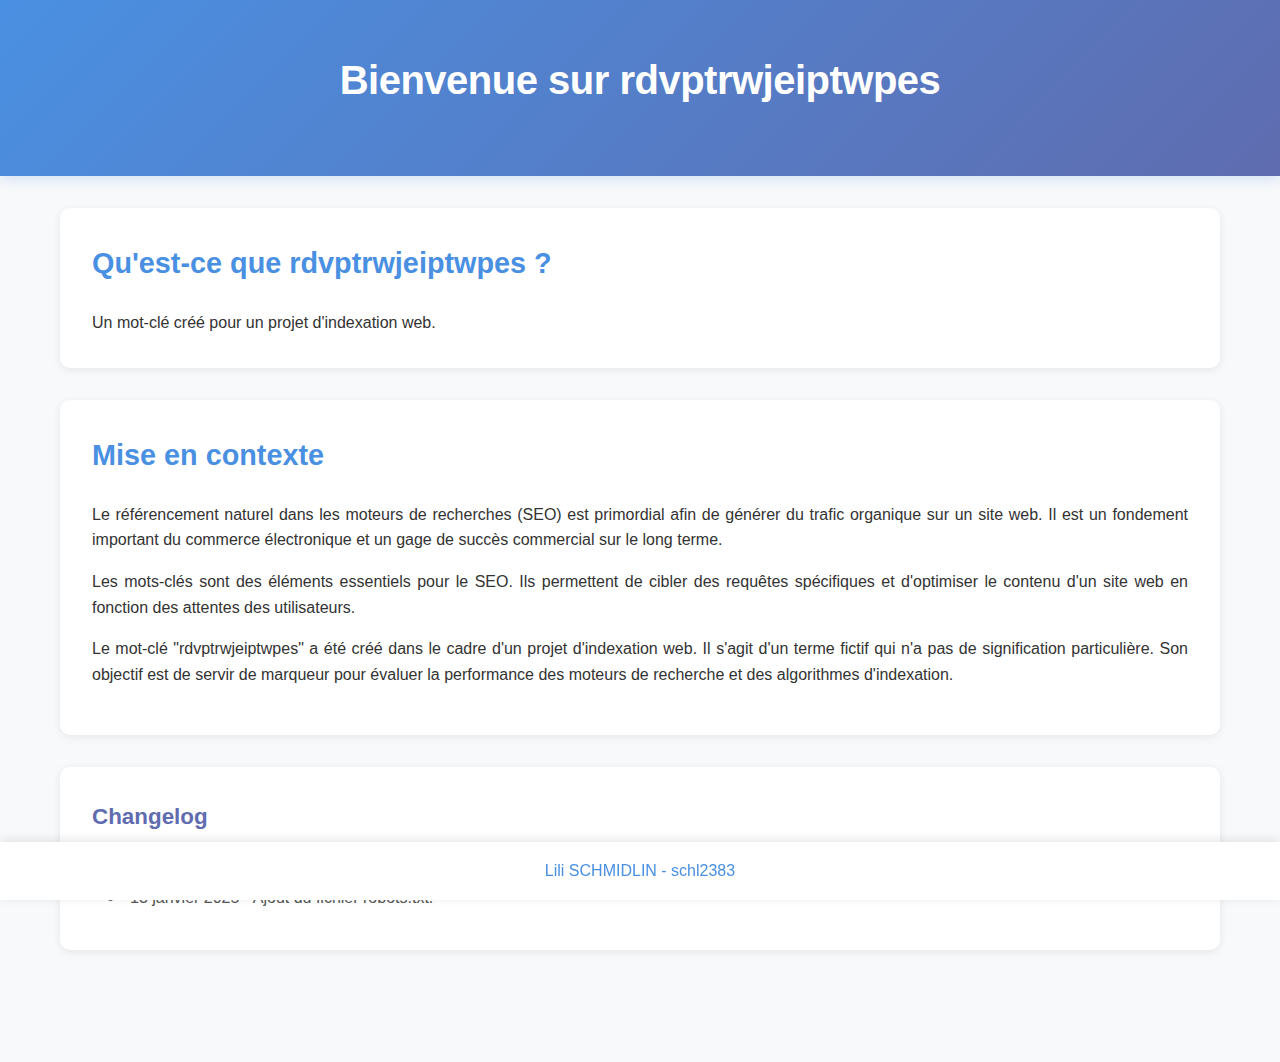
==== index.html @ 9a639b4b "Ajout du fichier robots.txt" ====
<!DOCTYPE html>
<html lang="fr">
<head>
    <meta charset="UTF-8">
    <meta name="viewport" content="width=device-width, initial-scale=1.0">
    <title>rdvptrwjeiptwpes</title>
    <meta name="description" content="Découvrez le mot-clé rdvptrwjeiptwpes et son utilité unique.">
    <link rel="stylesheet" href="style.css">
</head>
<body>
<header>
    <h1>Bienvenue sur rdvptrwjeiptwpes</h1>
</header>

<main>
    <section class="definition">
        <h2>Qu'est-ce que rdvptrwjeiptwpes ?</h2>
        <p>Un mot-clé créé pour un projet d'indexation web.</p>
    </section>

    <section class="context">
        <h2>Mise en contexte</h2>
        <div class="context-content">
            <p>Le référencement naturel dans les moteurs de recherches (SEO) est primordial afin de générer du trafic
                organique sur un site web. Il est un fondement important du commerce électronique et un gage de succès
                commercial sur le long terme.</p>

            <p>Les mots-clés sont des éléments essentiels pour le SEO. Ils permettent de cibler des requêtes spécifiques
                et d'optimiser le contenu d'un site web en fonction des attentes des utilisateurs.</p>

            <p>Le mot-clé "rdvptrwjeiptwpes" a été créé dans le cadre d'un projet d'indexation web. Il s'agit d'un
                terme fictif qui n'a pas de signification particulière. Son objectif est de servir de marqueur pour
                évaluer la performance des moteurs de recherche et des algorithmes d'indexation.</p>
        </div>
    </section>

    <section class="changelog">
        <h3>Changelog</h3>
        <ul>
            <li>8 janvier 2025 - Création initiale.</li>
            <li>13 janvier 2025 - Ajout du fichier robots.txt.</li>
        </ul>
    </section>
</main>

<footer class="fixed-footer">
    <div class="footer-content">
        <p>Lili SCHMIDLIN - schl2383</p>
    </div>
</footer>
</body>
</html>
---- style.css ----
/* Reset CSS */
* {
    margin: 0;
    padding: 0;
    box-sizing: border-box;
}

body {
    font-family: 'Segoe UI', Tahoma, Geneva, Verdana, sans-serif;
    line-height: 1.6;
    color: #333;
    background-color: #f8f9fa;
    padding-bottom: 80px; /* Espace pour le footer fixe */
}

/* Header */
header {
    text-align: center;
    padding: 3rem 1rem;
    background: linear-gradient(135deg, #4a90e2, #5f6caf);
    color: white;
    box-shadow: 0 4px 12px rgba(74, 144, 226, 0.2);
}

h1 {
    font-size: 2.5rem;
    margin-bottom: 1rem;
    font-weight: 600;
    letter-spacing: -0.5px;
}

/* Main content */
main {
    max-width: 1200px;
    margin: 2rem auto;
    padding: 0 20px;
}

section {
    background-color: white;
    padding: 2rem;
    border-radius: 10px;
    box-shadow: 0 2px 8px rgba(0, 0, 0, 0.08);
    margin-bottom: 2rem;
}

h2 {
    color: #4a90e2;
    margin-bottom: 1.5rem;
    font-size: 1.8rem;
    font-weight: 600;
}

.context-content p {
    margin-bottom: 1rem;
    text-align: justify;
}

h3 {
    color: #5f6caf;
    margin-bottom: 1rem;
    font-size: 1.4rem;
    font-weight: 600;
}

ul {
    list-style-position: inside;
    margin-left: 1rem;
}

li {
    margin-bottom: 0.5rem;
    color: #555;
}

/* Footer fixe */
.fixed-footer {
    position: fixed;
    text-align: center;
    bottom: 0;
    left: 0;
    right: 0;
    background: white;
    box-shadow: 0 -2px 10px rgba(0, 0, 0, 0.1);
    z-index: 1000;
    padding: 1rem;
}

.footer-content p {
    margin: 0;
    color: #4a90e2;
}

/* Effets de survol */
section:hover {
    transform: translateY(-1px);
    transition: all 0.3s ease;
    box-shadow: 0 4px 12px rgba(0, 0, 0, 0.1);
}

/* Responsive design */
@media screen and (max-width: 768px) {
    h1 {
        font-size: 2rem;
    }

    h2 {
        font-size: 1.5rem;
    }

    h3 {
        font-size: 1.2rem;
    }

    .footer-content {
        flex-direction: column;
        text-align: center;
        gap: 0.5rem;
    }
}

@media screen and (max-width: 480px) {
    h1 {
        font-size: 1.8rem;
    }

    header, section {
        padding: 1.5rem 1rem;
    }

    main {
        padding: 0 15px;
    }
}
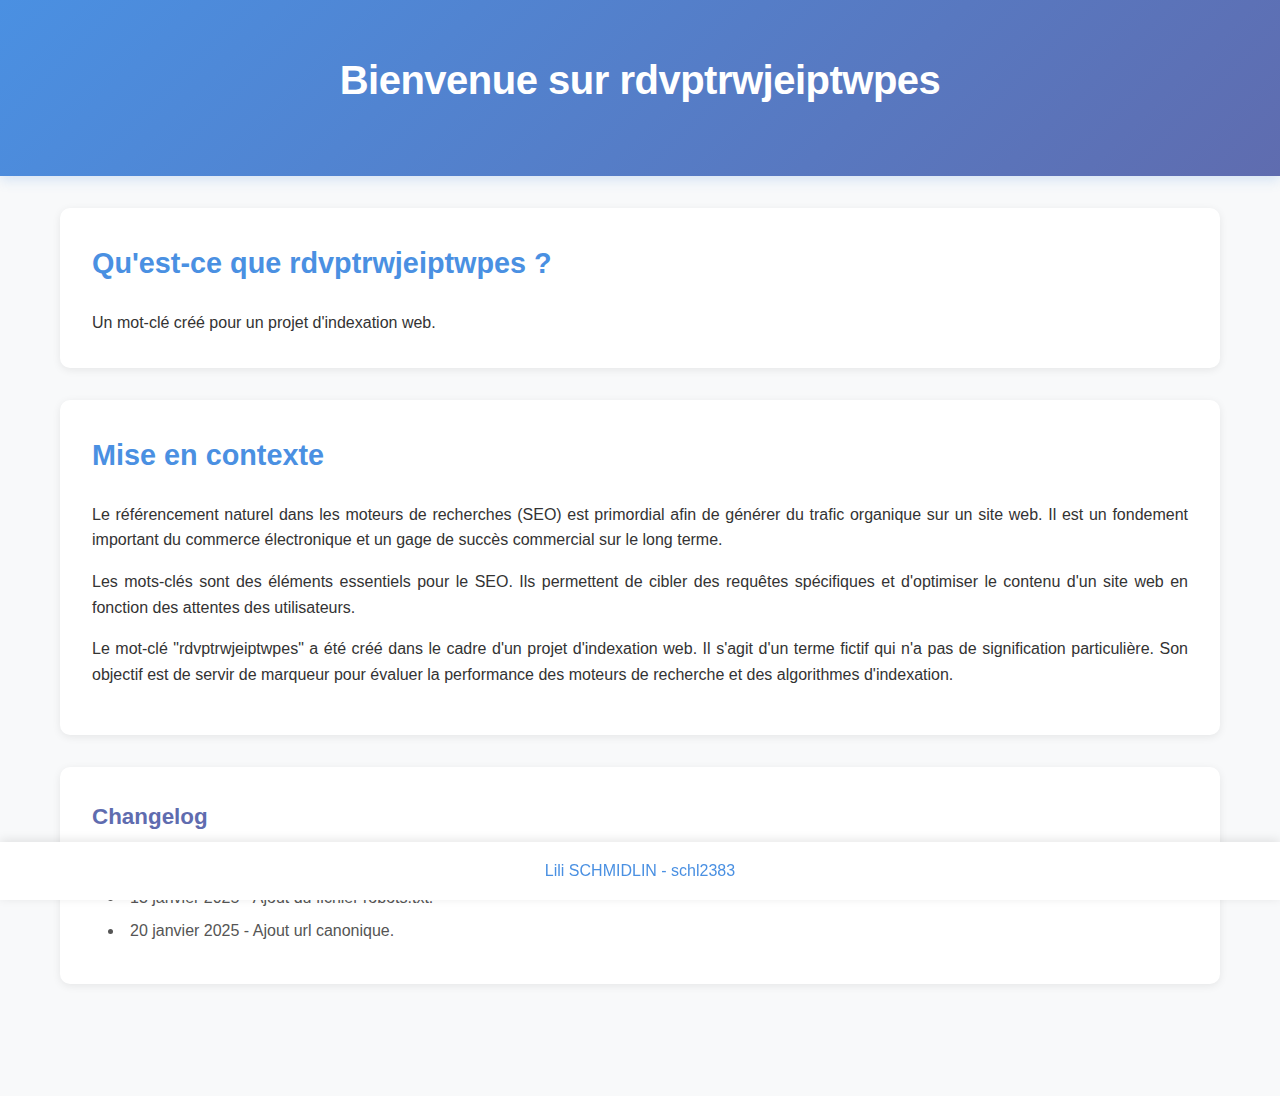
==== commit 82c2abdc: "Ajout balise url canonique" ====
--- a/index.html
+++ b/index.html
@@ -6,6 +6,7 @@
     <title>rdvptrwjeiptwpes</title>
     <meta name="description" content="Découvrez le mot-clé rdvptrwjeiptwpes et son utilité unique.">
     <link rel="stylesheet" href="style.css">
+    <link rel="canonical" href="https://schl2383.github.io">
 </head>
 <body>
 <header>
@@ -39,6 +40,7 @@
         <ul>
             <li>8 janvier 2025 - Création initiale.</li>
             <li>13 janvier 2025 - Ajout du fichier robots.txt.</li>
+            <li>20 janvier 2025 - Ajout url canonique.</li>
         </ul>
     </section>
 </main>
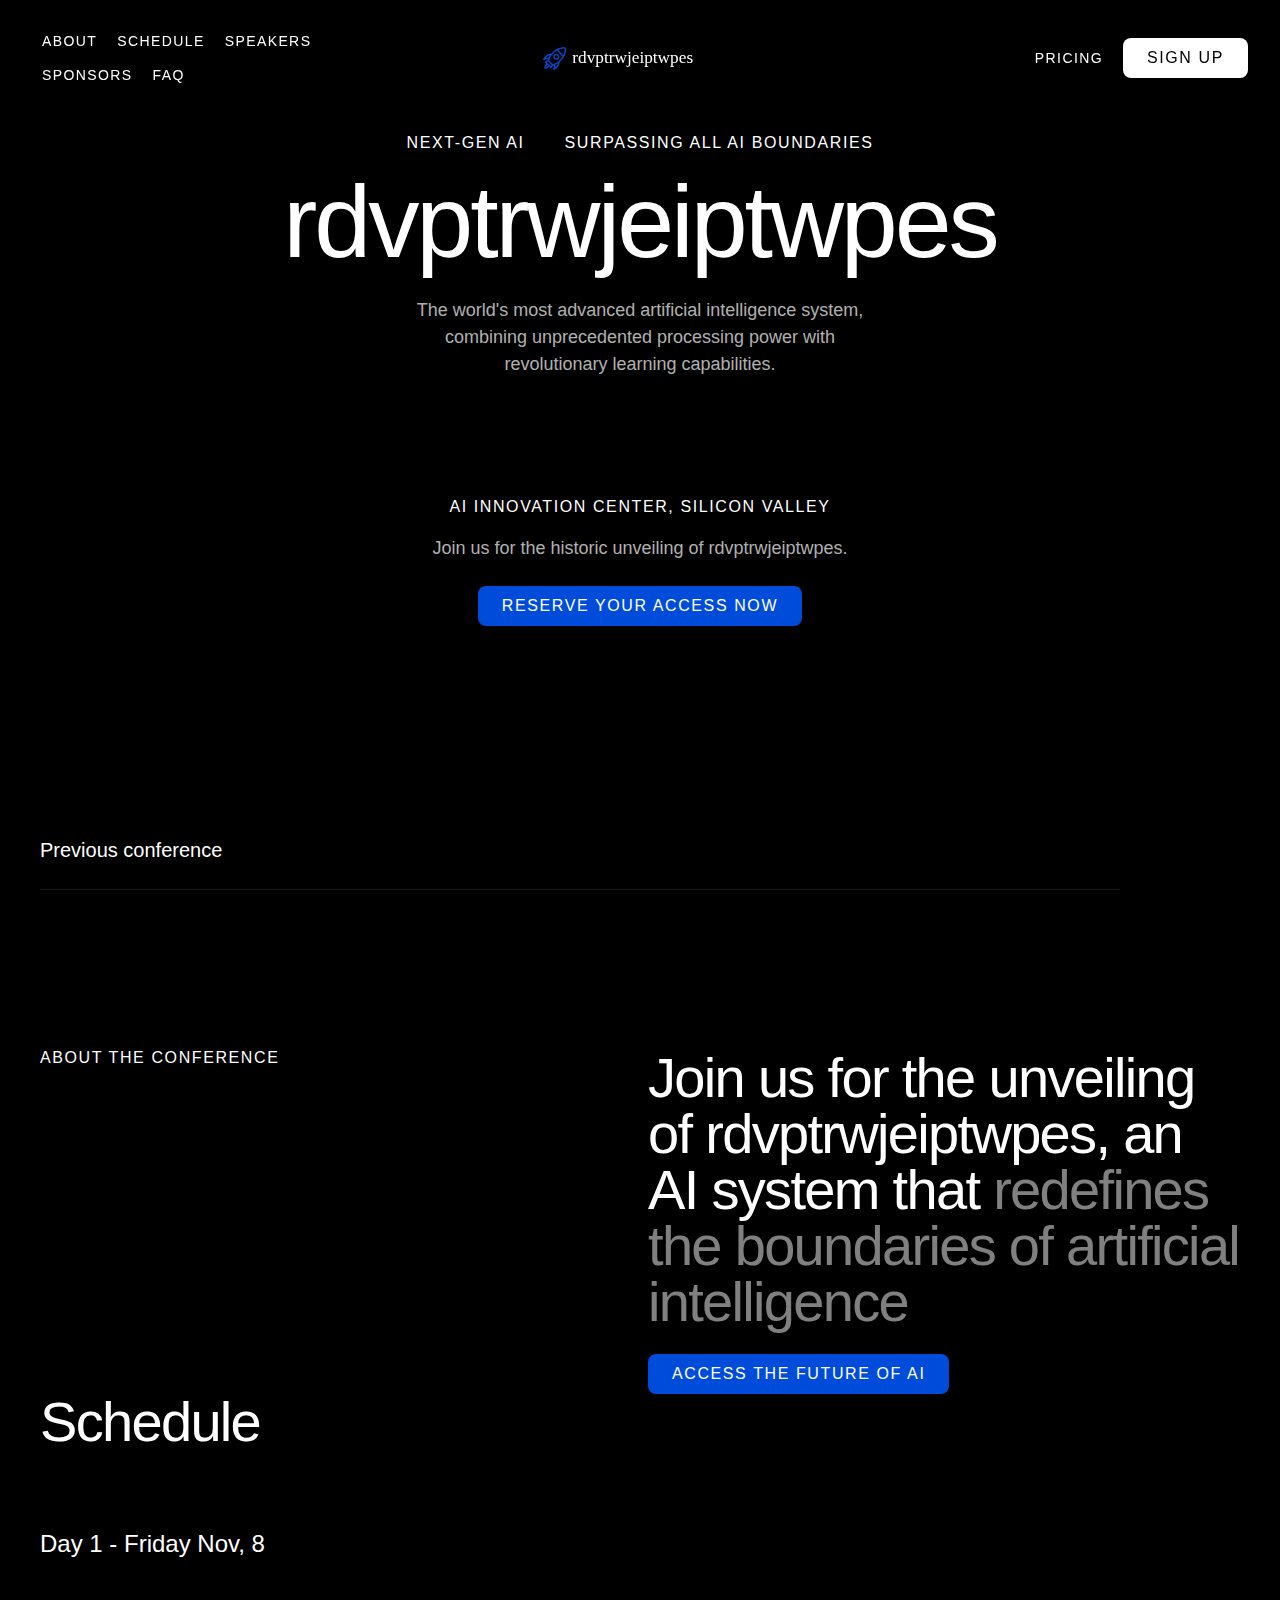
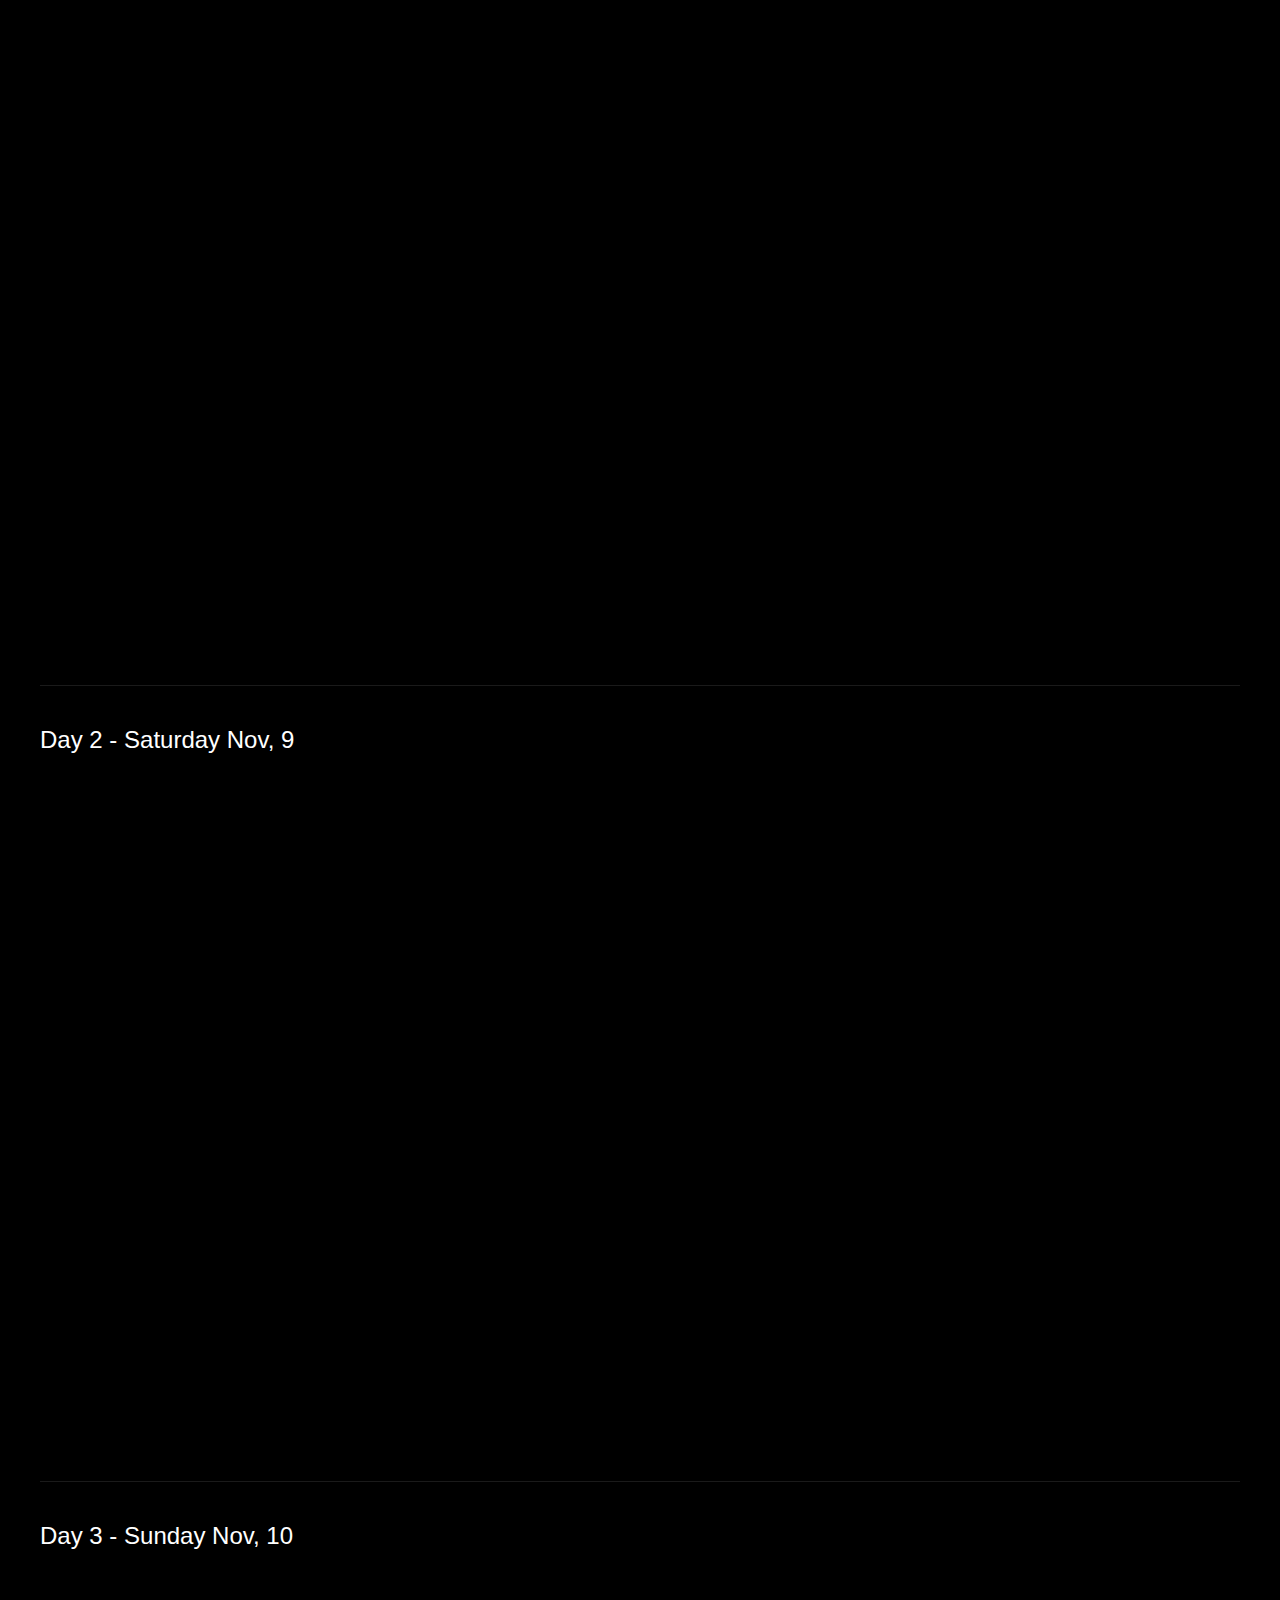
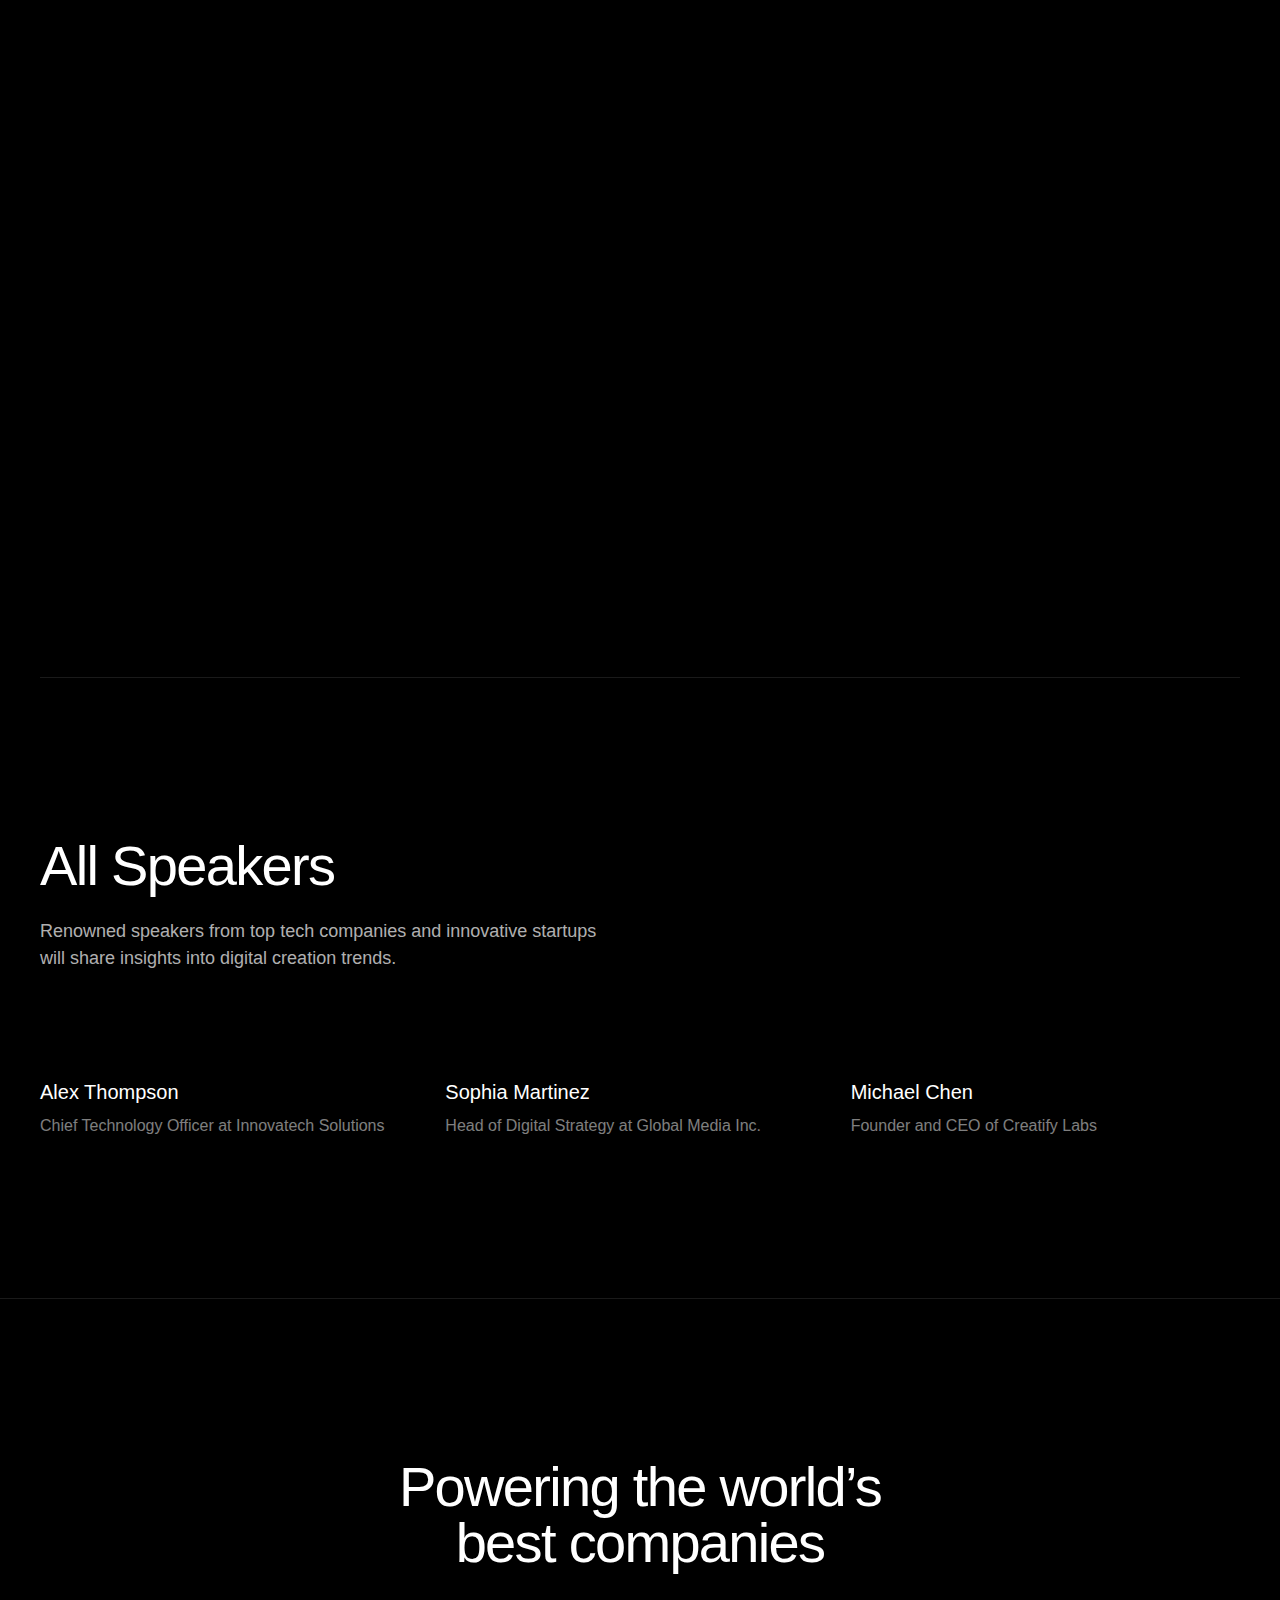
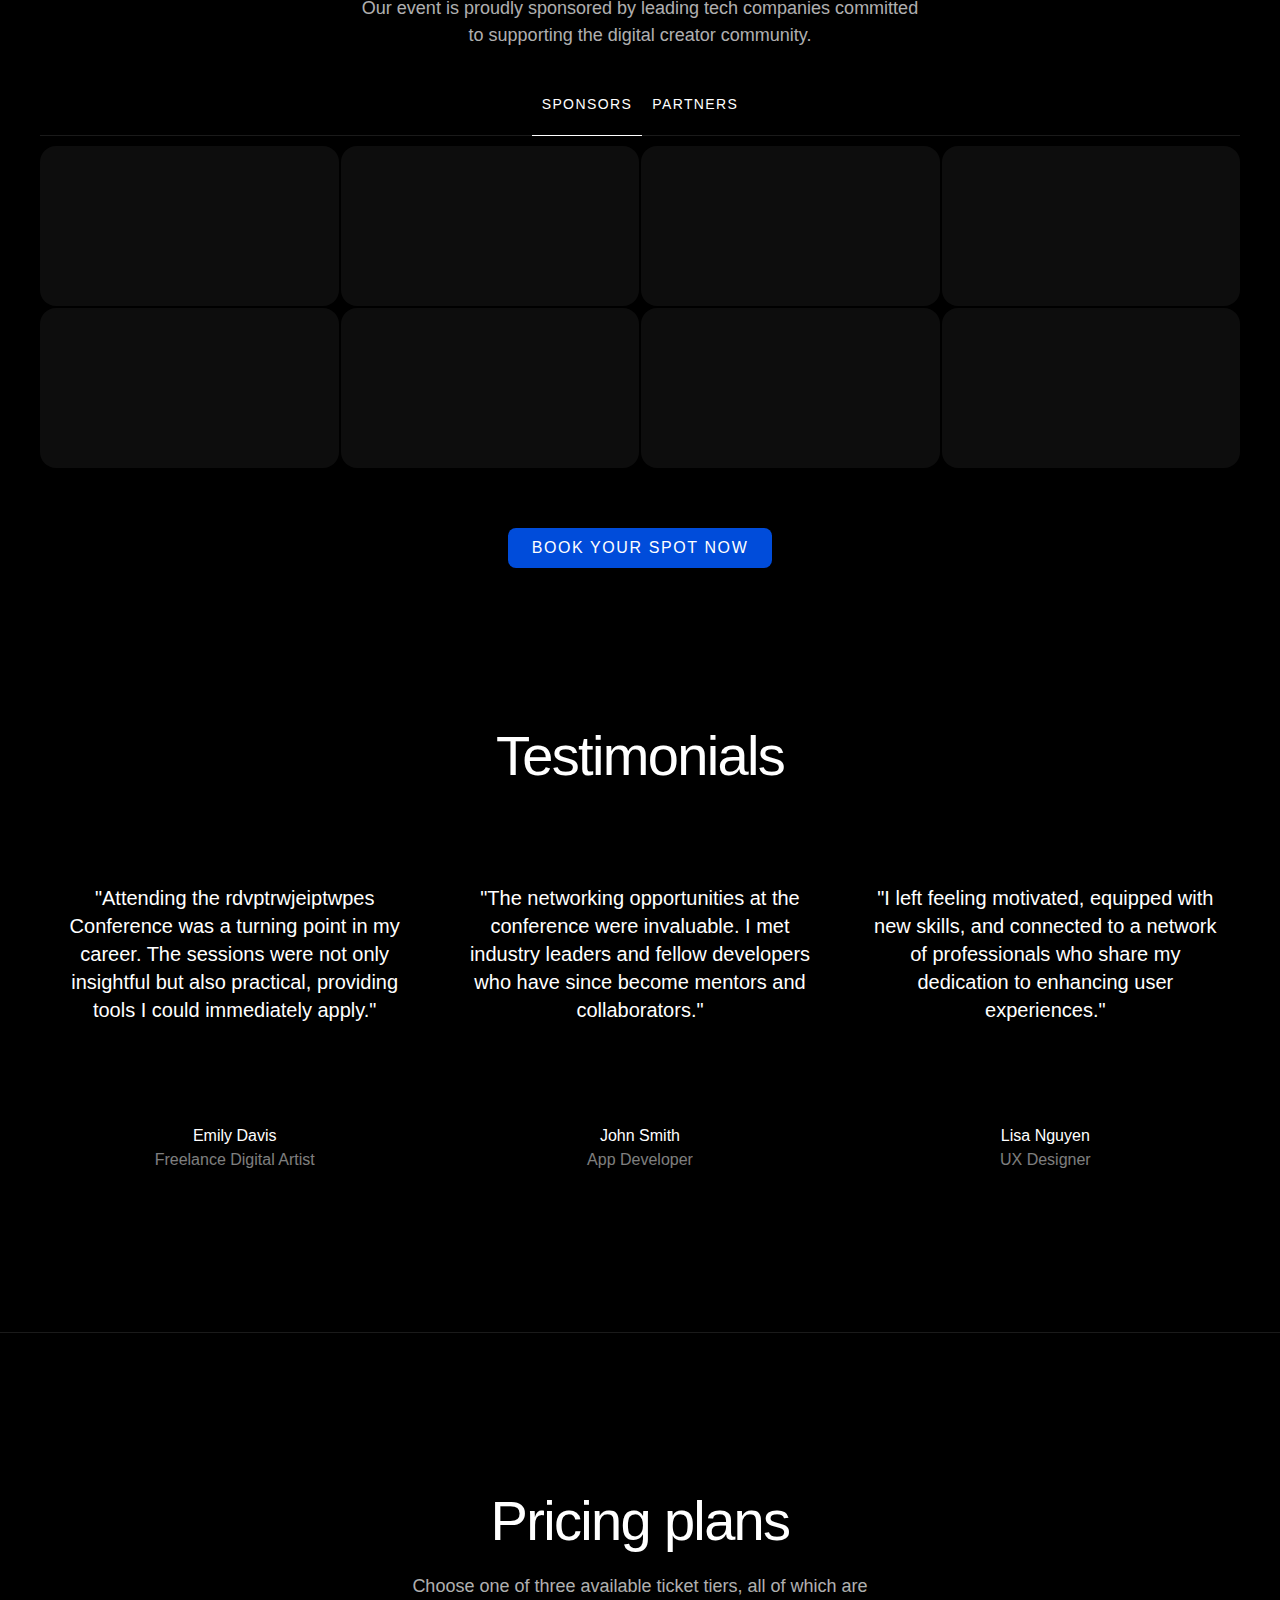
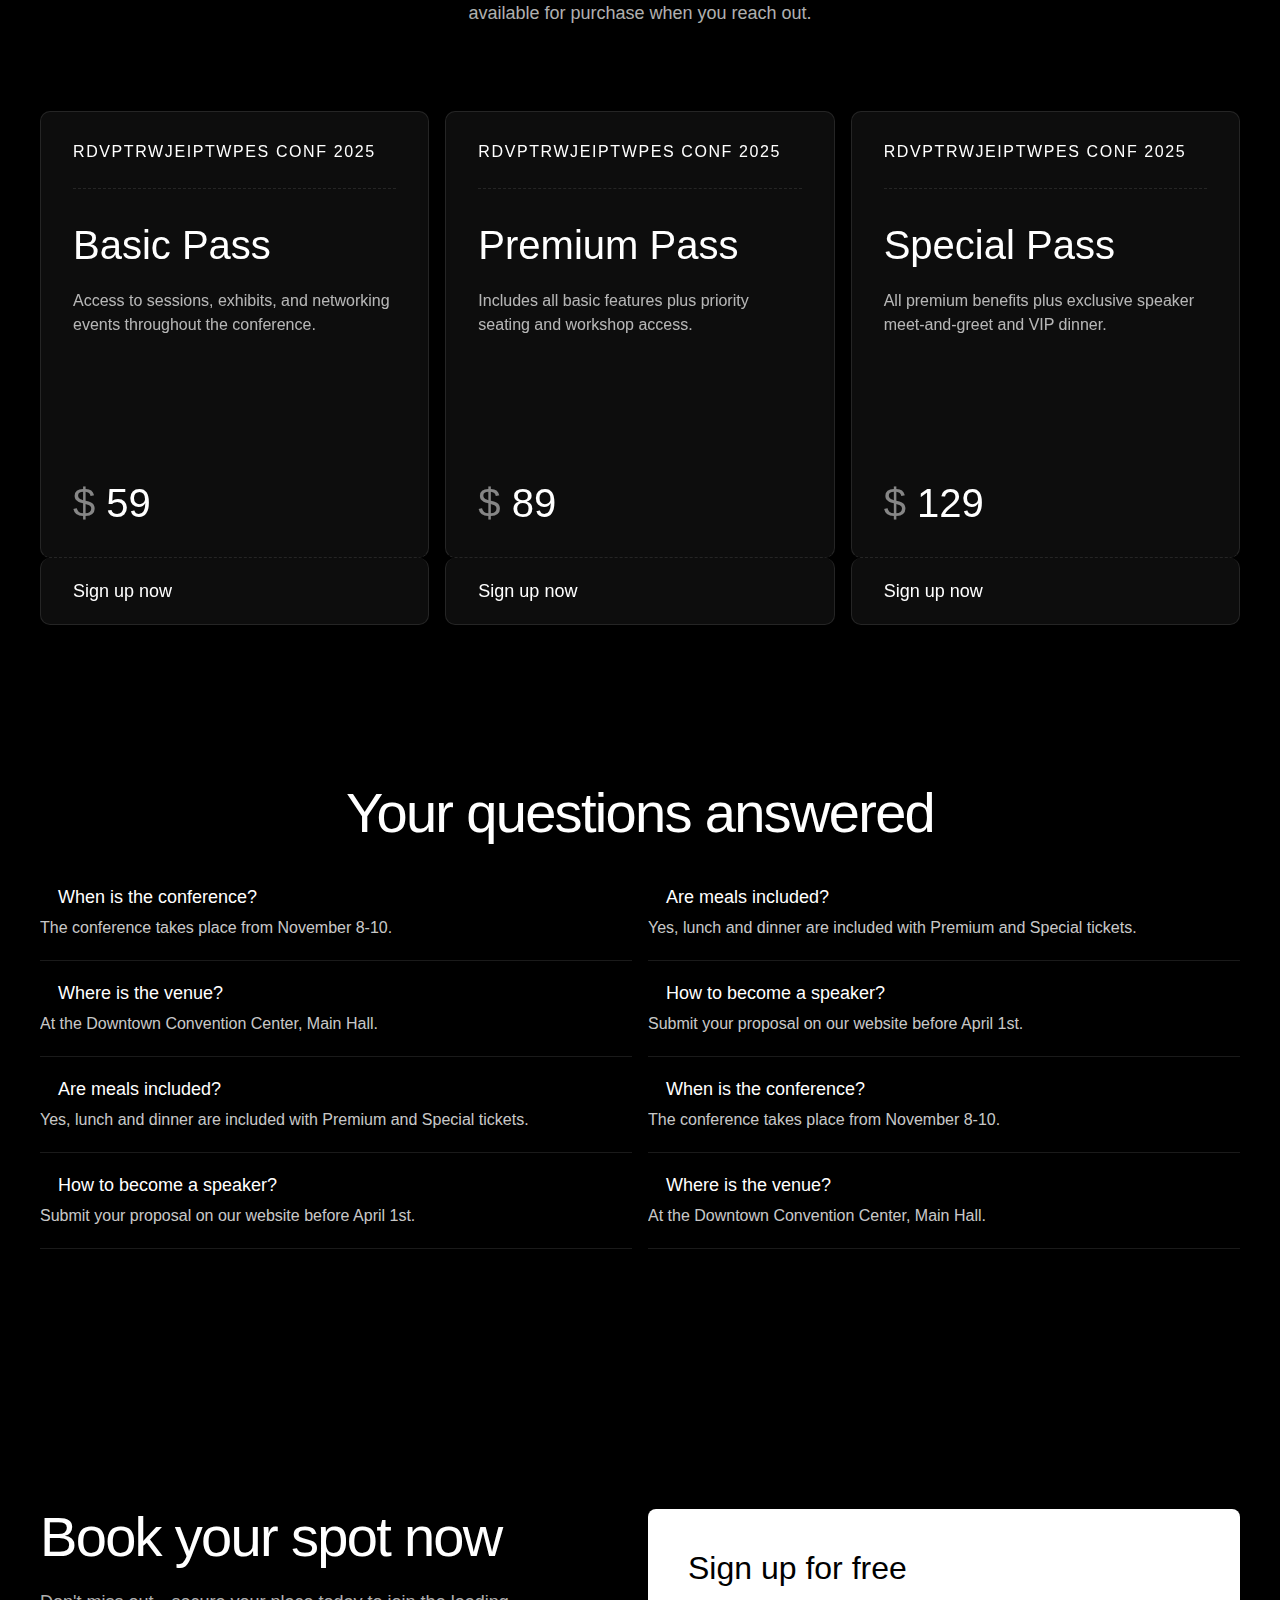
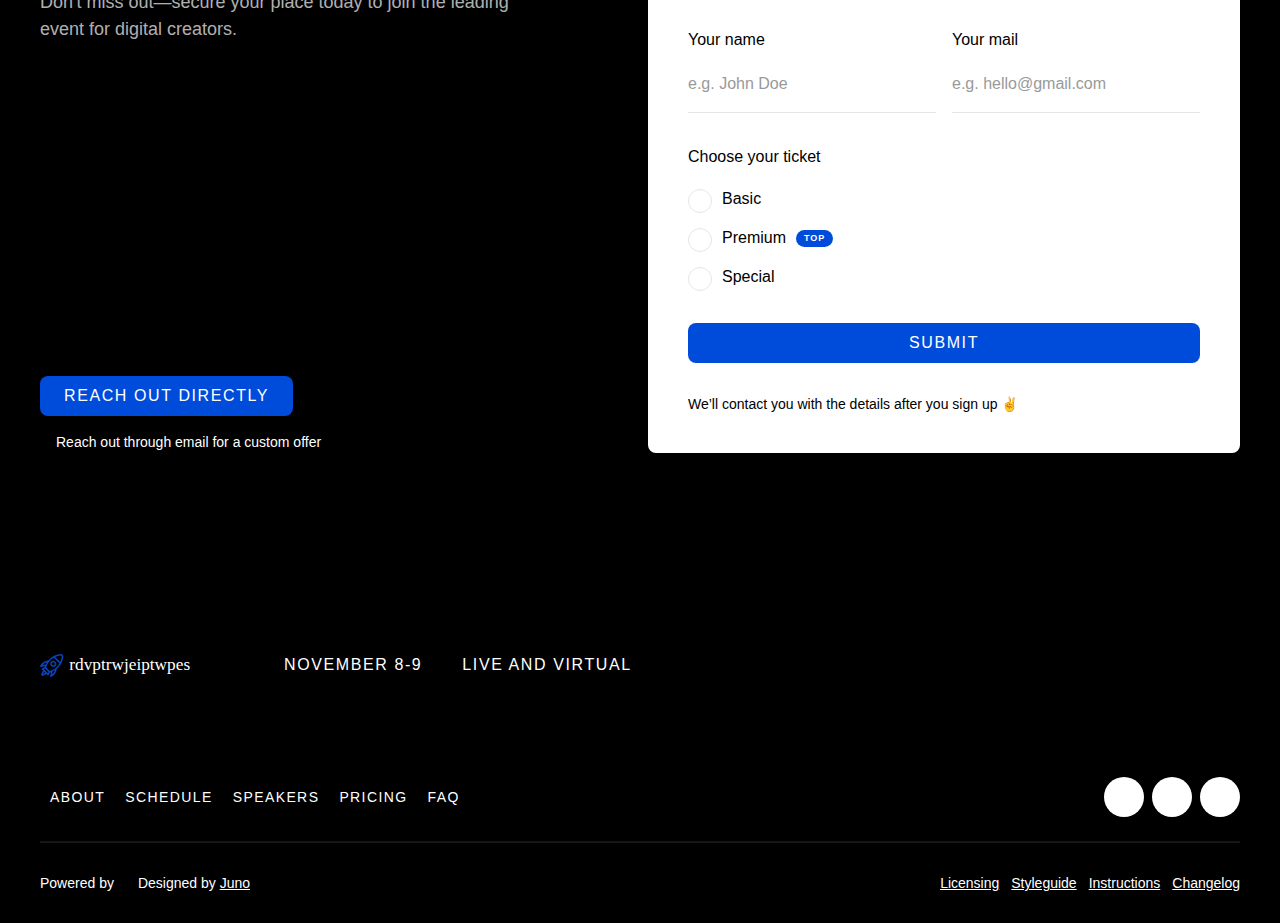
==== commit b1ce0d7e: "add: refonte complète du site" ====
--- a/index.html
+++ b/index.html
@@ -1,54 +1,1299 @@
-<!DOCTYPE html>
-<html lang="fr">
+<!doctype html>
+<html lang="en">
 <head>
-    <meta charset="UTF-8">
-    <meta name="viewport" content="width=device-width, initial-scale=1.0">
-    <title>rdvptrwjeiptwpes</title>
-    <meta name="description" content="Découvrez le mot-clé rdvptrwjeiptwpes et son utilité unique.">
-    <link rel="stylesheet" href="style.css">
-    <link rel="canonical" href="https://schl2383.github.io">
+  <meta charset="utf-8" />
+  <title>rdvptrwjeiptwpes - Redefining Intelligence</title>
+  <meta content="Digital Makers - Webflow HTML website template" property="og:title" />
+  <meta content="Digital Makers - Webflow HTML website template" property="twitter:title" />
+  <meta content="width=device-width, initial-scale=1" name="viewport" />
+  <meta content="Webflow" name="generator" />
+  <link rel="stylesheet" type="text/css" href="style.css" />
+
+  <script src="https://ajax.googleapis.com/ajax/libs/webfont/1.6.26/webfont.js" type="text/javascript"></script>
+  <script type="text/javascript">
+    WebFont.load({  google: {    families: ["Roboto Mono:regular,500,600,700"]  }});
+  </script>
+
+  <script type="text/javascript">
+    !function(o,c){var n=c.documentElement,t=" w-mod-";n.className+=t+"js",("ontouchstart"in o||o.DocumentTouch&&c instanceof DocumentTouch)&&(n.className+=t+"touch")}(window,document);
+  </script>
+  <link
+          href="ressources/logo/rocket.svg"
+          rel="shortcut icon"
+          type="image/x-icon"
+  />
+  <link
+          href="https://cdn.prod.website-files.com/66f182f6374c2c0dc04e9ca9/66f32aad5dfdac6bddbd0b7e_Webclip.png"
+          rel="apple-touch-icon"
+  />
 </head>
 <body>
-<header>
-    <h1>Bienvenue sur rdvptrwjeiptwpes</h1>
-</header>
-
-<main>
-    <section class="definition">
-        <h2>Qu'est-ce que rdvptrwjeiptwpes ?</h2>
-        <p>Un mot-clé créé pour un projet d'indexation web.</p>
-    </section>
-
-    <section class="context">
-        <h2>Mise en contexte</h2>
-        <div class="context-content">
-            <p>Le référencement naturel dans les moteurs de recherches (SEO) est primordial afin de générer du trafic
-                organique sur un site web. Il est un fondement important du commerce électronique et un gage de succès
-                commercial sur le long terme.</p>
-
-            <p>Les mots-clés sont des éléments essentiels pour le SEO. Ils permettent de cibler des requêtes spécifiques
-                et d'optimiser le contenu d'un site web en fonction des attentes des utilisateurs.</p>
-
-            <p>Le mot-clé "rdvptrwjeiptwpes" a été créé dans le cadre d'un projet d'indexation web. Il s'agit d'un
-                terme fictif qui n'a pas de signification particulière. Son objectif est de servir de marqueur pour
-                évaluer la performance des moteurs de recherche et des algorithmes d'indexation.</p>
-        </div>
-    </section>
-
-    <section class="changelog">
-        <h3>Changelog</h3>
-        <ul>
-            <li>8 janvier 2025 - Création initiale.</li>
-            <li>13 janvier 2025 - Ajout du fichier robots.txt.</li>
-            <li>20 janvier 2025 - Ajout url canonique.</li>
-        </ul>
-    </section>
-</main>
-
-<footer class="fixed-footer">
-    <div class="footer-content">
-        <p>Lili SCHMIDLIN - schl2383</p>
+<div class="page-wrap">
+  <div
+          data-animation="default"
+          data-collapse="medium"
+          data-duration="400"
+          data-easing="ease"
+          data-easing2="ease"
+          role="banner"
+          class="navbar w-nav"
+  >
+    <div class="navbar-contents">
+      <nav role="navigation" id="w-node-f1c308e5-a656-2ef3-31f7-094629e39794-29e39792" class="nav-menu w-nav-menu">
+        <a href="#About" class="nav-link">About</a><a href="#Schedule" class="nav-link">schedule</a
+      ><a href="#Speakers" class="nav-link">speakers</a><a href="#Sponsors" class="nav-link">sponsors</a
+      ><a href="#FAQ" class="nav-link">faq</a>
+        <div class="nav-right-content mobile"><a href="#Sign-up" class="white-button w-button">Sign up</a></div>
+      </nav>
+      <a
+              href="/"
+              id="w-node-f1c308e5-a656-2ef3-31f7-094629e397a2-29e39792"
+              aria-current="page"
+              class="brand w-nav-brand w--current"
+      ><img
+              width="194"
+              loading="lazy"
+              alt=""
+              src="ressources/logo/logo.svg"
+      /></a>
+      <div id="w-node-f1c308e5-a656-2ef3-31f7-094629e397a4-29e39792" class="nav-right">
+        <div class="menu-button w-nav-button">
+          <img
+                  loading="lazy"
+                  src="https://cdn.prod.website-files.com/67061df890aa3a22852e80c7/67061df890aa3a22852e80d8_hamburger%20white.svg"
+                  alt=""
+          />
+        </div>
+        <div class="nav-right-content desktop">
+          <a href="#Pricing" class="nav-link">Pricing</a
+          ><a href="#Sign-up" class="white-button w-button">Sign up</a>
+        </div>
+      </div>
     </div>
-</footer>
+  </div>
+  <section class="hero-ribbon-section">
+    <img
+            src="https://cdn.prod.website-files.com/67061df890aa3a22852e80c7/67061df890aa3a22852e80db_hero%20ribbon.png"
+            loading="lazy"
+            sizes="100vw"
+            srcset="
+            https://cdn.prod.website-files.com/67061df890aa3a22852e80c7/67061df890aa3a22852e80db_hero%2520ribbon-p-500.png   500w,
+            https://cdn.prod.website-files.com/67061df890aa3a22852e80c7/67061df890aa3a22852e80db_hero%2520ribbon-p-800.png   800w,
+            https://cdn.prod.website-files.com/67061df890aa3a22852e80c7/67061df890aa3a22852e80db_hero%2520ribbon-p-1080.png 1080w,
+            https://cdn.prod.website-files.com/67061df890aa3a22852e80c7/67061df890aa3a22852e80db_hero%2520ribbon-p-1600.png 1600w,
+            https://cdn.prod.website-files.com/67061df890aa3a22852e80c7/67061df890aa3a22852e80db_hero%2520ribbon-p-2000.png 2000w,
+            https://cdn.prod.website-files.com/67061df890aa3a22852e80c7/67061df890aa3a22852e80db_hero%2520ribbon-p-2600.png 2600w,
+            https://cdn.prod.website-files.com/67061df890aa3a22852e80c7/67061df890aa3a22852e80db_hero%20ribbon.png          3200w
+          "
+            alt=""
+            class="ribbon-image"
+    />
+    <div class="center-content center-text">
+      <div class="tag-flex">
+        <div class="title">NEXT-GEN AI</div>
+        <div class="title">Surpassing All AI Boundaries</div>
+      </div>
+      <h1 class="large-heading">rdvptrwjeiptwpes</h1>
+      <p class="medium-text">
+        The world's most advanced artificial intelligence system, <br>combining unprecedented processing power with <br> revolutionary learning capabilities.
+      </p>
+    </div>
+  </section>
+  <section>
+    <div class="w-layout-blockcontainer container w-container">
+      <div class="center-content center-text">
+        <div class="limit">
+          <div class="title">AI Innovation Center, Silicon Valley</div>
+          <p class="medium-text">
+            Join us for the historic unveiling of rdvptrwjeiptwpes.
+          </p>
+          <a href="#Sign-up" class="blue-button w-button">Reserve Your Access Now</a>
+        </div>
+      </div>
+    </div>
+  </section>
+  <section class="section no-padding-bottom">
+    <div class="w-layout-blockcontainer container w-container">
+      <div
+              data-delay="10000"
+              data-animation="outin"
+              class="slider w-slider"
+              data-autoplay="true"
+              data-easing="ease"
+              data-hide-arrows="false"
+              data-disable-swipe="false"
+              data-autoplay-limit="0"
+              data-nav-spacing="3"
+              data-duration="500"
+              data-infinite="true"
+      >
+        <div class="mask w-slider-mask">
+          <div class="slide w-slide">
+            <img
+                    sizes="94vw"
+                    alt=""
+                    src="https://cdn.prod.website-files.com/67061df890aa3a22852e80c7/67061df890aa3a22852e80dd_male-business-executive-giving-speech%20(1).jpg"
+                    loading="lazy"
+                    class="slider-image"
+            />
+            <div class="slider-foot">
+              <div>Previous conference</div>
+              <div class="slider-load-track"><div class="slider-load-progress"></div></div>
+            </div>
+          </div>
+          <div class="slide w-slide">
+            <img
+                    sizes="94vw"
+                    srcset="
+                    https://cdn.prod.website-files.com/67061df890aa3a22852e80c7/67061df890aa3a22852e80dc_female-business-executive-giving-speech%2520(1)%2520(1)-p-500.jpg   500w,
+                    https://cdn.prod.website-files.com/67061df890aa3a22852e80c7/67061df890aa3a22852e80dc_female-business-executive-giving-speech%2520(1)%2520(1)-p-800.jpg   800w,
+                    https://cdn.prod.website-files.com/67061df890aa3a22852e80c7/67061df890aa3a22852e80dc_female-business-executive-giving-speech%2520(1)%2520(1)-p-1080.jpg 1080w,
+                    https://cdn.prod.website-files.com/67061df890aa3a22852e80c7/67061df890aa3a22852e80dc_female-business-executive-giving-speech%2520(1)%2520(1)-p-1600.jpg 1600w,
+                    https://cdn.prod.website-files.com/67061df890aa3a22852e80c7/67061df890aa3a22852e80dc_female-business-executive-giving-speech%20(1)%20(1).jpg            2344w
+                  "
+                    alt=""
+                    src="https://cdn.prod.website-files.com/67061df890aa3a22852e80c7/67061df890aa3a22852e80dc_female-business-executive-giving-speech%20(1)%20(1).jpg"
+                    loading="lazy"
+                    class="slider-image"
+            />
+            <div class="slider-foot">
+              <div>Previous conference</div>
+              <div class="slider-load-track"><div class="slider-load-progress"></div></div>
+            </div>
+          </div>
+          <div class="slide w-slide">
+            <img
+                    sizes="94vw"
+                    srcset="
+                    https://cdn.prod.website-files.com/67061df890aa3a22852e80c7/67061df890aa3a22852e80de_medium-shot-people-work-meeting%2520(1)-p-500.jpg   500w,
+                    https://cdn.prod.website-files.com/67061df890aa3a22852e80c7/67061df890aa3a22852e80de_medium-shot-people-work-meeting%2520(1)-p-800.jpg   800w,
+                    https://cdn.prod.website-files.com/67061df890aa3a22852e80c7/67061df890aa3a22852e80de_medium-shot-people-work-meeting%2520(1)-p-1080.jpg 1080w,
+                    https://cdn.prod.website-files.com/67061df890aa3a22852e80c7/67061df890aa3a22852e80de_medium-shot-people-work-meeting%2520(1)-p-1600.jpg 1600w,
+                    https://cdn.prod.website-files.com/67061df890aa3a22852e80c7/67061df890aa3a22852e80de_medium-shot-people-work-meeting%20(1).jpg          2374w
+                  "
+                    alt=""
+                    src="https://cdn.prod.website-files.com/67061df890aa3a22852e80c7/67061df890aa3a22852e80de_medium-shot-people-work-meeting%20(1).jpg"
+                    loading="lazy"
+                    class="slider-image"
+            />
+            <div class="slider-foot">
+              <div>Previous conference</div>
+              <div class="slider-load-track"><div class="slider-load-progress"></div></div>
+            </div>
+          </div>
+        </div>
+        <div class="left-arrow w-slider-arrow-left">
+          <img
+                  loading="lazy"
+                  src="https://cdn.prod.website-files.com/67061df890aa3a22852e80c7/67061df890aa3a22852e80e0_left%20arrow.svg"
+                  alt=""
+          />
+        </div>
+        <div class="right-arrow w-slider-arrow-right">
+          <img
+                  loading="lazy"
+                  src="https://cdn.prod.website-files.com/67061df890aa3a22852e80c7/67061df890aa3a22852e80df_right%20arrow.svg"
+                  alt=""
+          />
+        </div>
+      </div>
+    </div>
+  </section>
+  <section id="About" class="section no-padding-bottom">
+    <div class="w-layout-blockcontainer container w-container">
+      <div class="split">
+        <div id="w-node-_71775d44-5aa7-3222-183f-33229d9955db-852e80ca">
+          <div class="title">About the conference</div>
+        </div>
+        <div id="w-node-_2cbc46b8-a193-6d57-e71f-2526d9e8947f-852e80ca">
+          <h2>
+            Join us for the unveiling of rdvptrwjeiptwpes, an AI system that
+            <span class="opacity-white-text">redefines the boundaries of artificial intelligence</span>
+          </h2>
+          <a href="#Sign-up" class="blue-button w-button">Access the Future of AI</a>
+        </div>
+      </div>
+    </div>
+  </section>
+  <section id="Schedule">
+    <div class="w-layout-blockcontainer container w-container">
+      <h2>Schedule</h2>
+      <div class="space-top">
+        <div class="accordion-item">
+          <div class="accordion-item-trigger spread">
+            <h5>Day 1 - Friday Nov, 8</h5>
+            <img
+                    loading="lazy"
+                    src="https://cdn.prod.website-files.com/67061df890aa3a22852e80c7/67061df890aa3a22852e80e7_down%20arrow.svg"
+                    alt=""
+            />
+          </div>
+          <div class="accordion-item-content">
+            <div
+                    id="w-node-_82b16d7d-9def-0a52-41d8-8fda59db093a-852e80ca"
+                    data-w-id="82b16d7d-9def-0a52-41d8-8fda59db093a"
+                    style="opacity:0;-webkit-transform:translate3d(0, 0, 0) scale3d(0.95, 0.95, 1) rotateX(0) rotateY(0) rotateZ(0) skew(0, 0);-moz-transform:translate3d(0, 0, 0) scale3d(0.95, 0.95, 1) rotateX(0) rotateY(0) rotateZ(0) skew(0, 0);-ms-transform:translate3d(0, 0, 0) scale3d(0.95, 0.95, 1) rotateX(0) rotateY(0) rotateZ(0) skew(0, 0);transform:translate3d(0, 0, 0) scale3d(0.95, 0.95, 1) rotateX(0) rotateY(0) rotateZ(0) skew(0, 0)"
+                    class="single-step-wrapper"
+            >
+              <div class="space-top-tiny"><div class="title blue-text no-space-bottom">09:00 - 13:00pm</div></div>
+              <div id="w-node-f71c62e0-cf8a-d26c-4f03-0cfdcfd73ac6-852e80ca">
+                <h3 id="w-node-_82b16d7d-9def-0a52-41d8-8fda59db093e-852e80ca" class="no-space-bottom">Opening</h3>
+              </div>
+              <div id="w-node-de3276e6-5308-8785-f214-4206678e6510-852e80ca">
+                <p
+                        id="w-node-_82b16d7d-9def-0a52-41d8-8fda59db0940-852e80ca"
+                        class="medium-text limit no-space-bottom"
+                >
+                  Kick off the conference with an energizing opening ceremony featuring live performances and an
+                  inspiring welcome address.
+                </p>
+              </div>
+            </div>
+            <div
+                    id="w-node-_461b38f1-c324-7c93-26b8-52f6a11c6b48-852e80ca"
+                    data-w-id="461b38f1-c324-7c93-26b8-52f6a11c6b48"
+                    style="opacity:0;-webkit-transform:translate3d(0, 0, 0) scale3d(0.95, 0.95, 1) rotateX(0) rotateY(0) rotateZ(0) skew(0, 0);-moz-transform:translate3d(0, 0, 0) scale3d(0.95, 0.95, 1) rotateX(0) rotateY(0) rotateZ(0) skew(0, 0);-ms-transform:translate3d(0, 0, 0) scale3d(0.95, 0.95, 1) rotateX(0) rotateY(0) rotateZ(0) skew(0, 0);transform:translate3d(0, 0, 0) scale3d(0.95, 0.95, 1) rotateX(0) rotateY(0) rotateZ(0) skew(0, 0)"
+                    class="single-step-wrapper"
+            >
+              <div class="space-top-tiny"><div class="title blue-text no-space-bottom">13:00 - 17:00pm</div></div>
+              <div id="w-node-_7b4cad63-0680-4c67-bf10-122cd1c90545-852e80ca">
+                <h3 id="w-node-_461b38f1-c324-7c93-26b8-52f6a11c6b4c-852e80ca" class="no-space-bottom">
+                  Consultations
+                </h3>
+              </div>
+              <div id="w-node-_345b2c31-8f27-40e0-b993-122baceb6406-852e80ca">
+                <p id="w-node-_461b38f1-c324-7c93-26b8-52f6a11c6b4e-852e80ca" class="medium-text limit">
+                  Attend personalized consultation sessions with industry experts to gain insights and advice on
+                  your digital projects.
+                </p>
+                <div class="tags-wrap">
+                  <div class="tag">Jonah Jones</div>
+                  <div class="tag">Camille Thompson</div>
+                  <div class="tag">Donald Biles</div>
+                </div>
+              </div>
+            </div>
+            <div
+                    id="w-node-_11e0a3b6-4f6f-4f60-e819-4ce967699594-852e80ca"
+                    data-w-id="11e0a3b6-4f6f-4f60-e819-4ce967699594"
+                    style="opacity:0;-webkit-transform:translate3d(0, 0, 0) scale3d(0.95, 0.95, 1) rotateX(0) rotateY(0) rotateZ(0) skew(0, 0);-moz-transform:translate3d(0, 0, 0) scale3d(0.95, 0.95, 1) rotateX(0) rotateY(0) rotateZ(0) skew(0, 0);-ms-transform:translate3d(0, 0, 0) scale3d(0.95, 0.95, 1) rotateX(0) rotateY(0) rotateZ(0) skew(0, 0);transform:translate3d(0, 0, 0) scale3d(0.95, 0.95, 1) rotateX(0) rotateY(0) rotateZ(0) skew(0, 0)"
+                    class="single-step-wrapper"
+            >
+              <div class="space-top-tiny"><div class="title blue-text no-space-bottom">17:00 - 19:00pm</div></div>
+              <div id="w-node-_11e0a3b6-4f6f-4f60-e819-4ce967699598-852e80ca">
+                <h3 id="w-node-_11e0a3b6-4f6f-4f60-e819-4ce967699599-852e80ca" class="no-space-bottom">Keynote</h3>
+              </div>
+              <div id="w-node-_11e0a3b6-4f6f-4f60-e819-4ce96769959b-852e80ca">
+                <p id="w-node-_11e0a3b6-4f6f-4f60-e819-4ce96769959c-852e80ca" class="medium-text limit">
+                  Be inspired by our keynote speakers as they share their success stories and visions for the future
+                  of digital creation.
+                </p>
+                <div class="tags-wrap">
+                  <div class="tag">Jonah Jones</div>
+                  <div class="tag">Camille Thompson</div>
+                  <div class="tag">Donald Biles</div>
+                </div>
+              </div>
+            </div>
+            <div
+                    id="w-node-_428e91c7-fc7a-8938-4bc0-06b55b8ba429-852e80ca"
+                    data-w-id="428e91c7-fc7a-8938-4bc0-06b55b8ba429"
+                    style="opacity:0;-webkit-transform:translate3d(0, 0, 0) scale3d(0.95, 0.95, 1) rotateX(0) rotateY(0) rotateZ(0) skew(0, 0);-moz-transform:translate3d(0, 0, 0) scale3d(0.95, 0.95, 1) rotateX(0) rotateY(0) rotateZ(0) skew(0, 0);-ms-transform:translate3d(0, 0, 0) scale3d(0.95, 0.95, 1) rotateX(0) rotateY(0) rotateZ(0) skew(0, 0);transform:translate3d(0, 0, 0) scale3d(0.95, 0.95, 1) rotateX(0) rotateY(0) rotateZ(0) skew(0, 0)"
+                    class="single-step-wrapper no-underline"
+            >
+              <div class="space-top-tiny"><div class="title blue-text no-space-bottom">19:00 - 21:00pm</div></div>
+              <div id="w-node-_428e91c7-fc7a-8938-4bc0-06b55b8ba42d-852e80ca">
+                <h3 id="w-node-_428e91c7-fc7a-8938-4bc0-06b55b8ba42e-852e80ca" class="no-space-bottom">Dinner</h3>
+              </div>
+              <div id="w-node-_428e91c7-fc7a-8938-4bc0-06b55b8ba430-852e80ca">
+                <p
+                        id="w-node-_428e91c7-fc7a-8938-4bc0-06b55b8ba431-852e80ca"
+                        class="medium-text limit no-space-bottom"
+                >
+                  End the day networking over a gourmet dinner, connecting with fellow creators in a relaxed,
+                  elegant atmosphere.
+                </p>
+              </div>
+            </div>
+          </div>
+        </div>
+        <div class="accordion-item">
+          <div class="accordion-item-trigger spread">
+            <h5>Day 2 - Saturday Nov, 9</h5>
+            <img
+                    loading="lazy"
+                    src="https://cdn.prod.website-files.com/67061df890aa3a22852e80c7/67061df890aa3a22852e80e7_down%20arrow.svg"
+                    alt=""
+            />
+          </div>
+          <div class="accordion-item-content">
+            <div
+                    id="w-node-_2ea7efc3-533e-1c22-b560-0ba3328d0d31-852e80ca"
+                    data-w-id="2ea7efc3-533e-1c22-b560-0ba3328d0d31"
+                    style="opacity:0;-webkit-transform:translate3d(0, 0, 0) scale3d(0.95, 0.95, 1) rotateX(0) rotateY(0) rotateZ(0) skew(0, 0);-moz-transform:translate3d(0, 0, 0) scale3d(0.95, 0.95, 1) rotateX(0) rotateY(0) rotateZ(0) skew(0, 0);-ms-transform:translate3d(0, 0, 0) scale3d(0.95, 0.95, 1) rotateX(0) rotateY(0) rotateZ(0) skew(0, 0);transform:translate3d(0, 0, 0) scale3d(0.95, 0.95, 1) rotateX(0) rotateY(0) rotateZ(0) skew(0, 0)"
+                    class="single-step-wrapper"
+            >
+              <div class="space-top-tiny"><div class="title blue-text no-space-bottom">09:00 - 13:00pm</div></div>
+              <div id="w-node-_2ea7efc3-533e-1c22-b560-0ba3328d0d35-852e80ca">
+                <h3 id="w-node-_2ea7efc3-533e-1c22-b560-0ba3328d0d36-852e80ca" class="no-space-bottom">Opening</h3>
+              </div>
+              <div id="w-node-_2ea7efc3-533e-1c22-b560-0ba3328d0d38-852e80ca">
+                <p
+                        id="w-node-_2ea7efc3-533e-1c22-b560-0ba3328d0d39-852e80ca"
+                        class="medium-text limit no-space-bottom"
+                >
+                  Kick off the conference with an energizing opening ceremony featuring live performances and an
+                  inspiring welcome address.
+                </p>
+              </div>
+            </div>
+            <div
+                    id="w-node-_2ea7efc3-533e-1c22-b560-0ba3328d0d3b-852e80ca"
+                    data-w-id="2ea7efc3-533e-1c22-b560-0ba3328d0d3b"
+                    style="opacity:0;-webkit-transform:translate3d(0, 0, 0) scale3d(0.95, 0.95, 1) rotateX(0) rotateY(0) rotateZ(0) skew(0, 0);-moz-transform:translate3d(0, 0, 0) scale3d(0.95, 0.95, 1) rotateX(0) rotateY(0) rotateZ(0) skew(0, 0);-ms-transform:translate3d(0, 0, 0) scale3d(0.95, 0.95, 1) rotateX(0) rotateY(0) rotateZ(0) skew(0, 0);transform:translate3d(0, 0, 0) scale3d(0.95, 0.95, 1) rotateX(0) rotateY(0) rotateZ(0) skew(0, 0)"
+                    class="single-step-wrapper"
+            >
+              <div class="space-top-tiny"><div class="title blue-text no-space-bottom">13:00 - 17:00pm</div></div>
+              <div id="w-node-_2ea7efc3-533e-1c22-b560-0ba3328d0d3f-852e80ca">
+                <h3 id="w-node-_2ea7efc3-533e-1c22-b560-0ba3328d0d40-852e80ca" class="no-space-bottom">
+                  Consultations
+                </h3>
+              </div>
+              <div id="w-node-_2ea7efc3-533e-1c22-b560-0ba3328d0d42-852e80ca">
+                <p id="w-node-_2ea7efc3-533e-1c22-b560-0ba3328d0d43-852e80ca" class="medium-text limit">
+                  Attend personalized consultation sessions with industry experts to gain insights and advice on
+                  your digital projects.
+                </p>
+                <div class="tags-wrap">
+                  <div class="tag">Jonah Jones</div>
+                  <div class="tag">Camille Thompson</div>
+                  <div class="tag">Donald Duck</div>
+                </div>
+              </div>
+            </div>
+            <div
+                    id="w-node-_2ea7efc3-533e-1c22-b560-0ba3328d0d4c-852e80ca"
+                    data-w-id="2ea7efc3-533e-1c22-b560-0ba3328d0d4c"
+                    style="opacity:0;-webkit-transform:translate3d(0, 0, 0) scale3d(0.95, 0.95, 1) rotateX(0) rotateY(0) rotateZ(0) skew(0, 0);-moz-transform:translate3d(0, 0, 0) scale3d(0.95, 0.95, 1) rotateX(0) rotateY(0) rotateZ(0) skew(0, 0);-ms-transform:translate3d(0, 0, 0) scale3d(0.95, 0.95, 1) rotateX(0) rotateY(0) rotateZ(0) skew(0, 0);transform:translate3d(0, 0, 0) scale3d(0.95, 0.95, 1) rotateX(0) rotateY(0) rotateZ(0) skew(0, 0)"
+                    class="single-step-wrapper"
+            >
+              <div class="space-top-tiny"><div class="title blue-text no-space-bottom">17:00 - 19:00pm</div></div>
+              <div id="w-node-_2ea7efc3-533e-1c22-b560-0ba3328d0d50-852e80ca">
+                <h3 id="w-node-_2ea7efc3-533e-1c22-b560-0ba3328d0d51-852e80ca" class="no-space-bottom">Keynote</h3>
+              </div>
+              <div id="w-node-_2ea7efc3-533e-1c22-b560-0ba3328d0d53-852e80ca">
+                <p id="w-node-_2ea7efc3-533e-1c22-b560-0ba3328d0d54-852e80ca" class="medium-text limit">
+                  Be inspired by our keynote speakers as they share their success stories and visions for the future
+                  of digital creation.
+                </p>
+                <div class="tags-wrap">
+                  <div class="tag">Jonah Jones</div>
+                  <div class="tag">Camille Thompson</div>
+                  <div class="tag">Donald Biles</div>
+                </div>
+              </div>
+            </div>
+            <div
+                    id="w-node-_2ea7efc3-533e-1c22-b560-0ba3328d0d63-852e80ca"
+                    data-w-id="2ea7efc3-533e-1c22-b560-0ba3328d0d63"
+                    style="opacity:0;-webkit-transform:translate3d(0, 0, 0) scale3d(0.95, 0.95, 1) rotateX(0) rotateY(0) rotateZ(0) skew(0, 0);-moz-transform:translate3d(0, 0, 0) scale3d(0.95, 0.95, 1) rotateX(0) rotateY(0) rotateZ(0) skew(0, 0);-ms-transform:translate3d(0, 0, 0) scale3d(0.95, 0.95, 1) rotateX(0) rotateY(0) rotateZ(0) skew(0, 0);transform:translate3d(0, 0, 0) scale3d(0.95, 0.95, 1) rotateX(0) rotateY(0) rotateZ(0) skew(0, 0)"
+                    class="single-step-wrapper no-underline"
+            >
+              <div class="space-top-tiny"><div class="title blue-text no-space-bottom">19:00 - 21:00pm</div></div>
+              <div id="w-node-_2ea7efc3-533e-1c22-b560-0ba3328d0d67-852e80ca">
+                <h3 id="w-node-_2ea7efc3-533e-1c22-b560-0ba3328d0d68-852e80ca" class="no-space-bottom">Dinner</h3>
+              </div>
+              <div id="w-node-_2ea7efc3-533e-1c22-b560-0ba3328d0d6a-852e80ca">
+                <p
+                        id="w-node-_2ea7efc3-533e-1c22-b560-0ba3328d0d6b-852e80ca"
+                        class="medium-text limit no-space-bottom"
+                >
+                  End the day networking over a gourmet dinner, connecting with fellow creators in a relaxed,
+                  elegant atmosphere.
+                </p>
+              </div>
+            </div>
+          </div>
+        </div>
+        <div class="accordion-item">
+          <div class="accordion-item-trigger spread">
+            <h5>Day 3 - Sunday Nov, 10</h5>
+            <img
+                    loading="lazy"
+                    src="https://cdn.prod.website-files.com/67061df890aa3a22852e80c7/67061df890aa3a22852e80e7_down%20arrow.svg"
+                    alt=""
+            />
+          </div>
+          <div class="accordion-item-content">
+            <div
+                    id="w-node-_8305254b-3729-74b9-fc9e-dde7e24060d0-852e80ca"
+                    data-w-id="8305254b-3729-74b9-fc9e-dde7e24060d0"
+                    style="opacity:0;-webkit-transform:translate3d(0, 0, 0) scale3d(0.95, 0.95, 1) rotateX(0) rotateY(0) rotateZ(0) skew(0, 0);-moz-transform:translate3d(0, 0, 0) scale3d(0.95, 0.95, 1) rotateX(0) rotateY(0) rotateZ(0) skew(0, 0);-ms-transform:translate3d(0, 0, 0) scale3d(0.95, 0.95, 1) rotateX(0) rotateY(0) rotateZ(0) skew(0, 0);transform:translate3d(0, 0, 0) scale3d(0.95, 0.95, 1) rotateX(0) rotateY(0) rotateZ(0) skew(0, 0)"
+                    class="single-step-wrapper"
+            >
+              <div class="space-top-tiny"><div class="title blue-text no-space-bottom">09:00 - 13:00pm</div></div>
+              <div id="w-node-_8305254b-3729-74b9-fc9e-dde7e24060d4-852e80ca">
+                <h3 id="w-node-_8305254b-3729-74b9-fc9e-dde7e24060d5-852e80ca" class="no-space-bottom">Opening</h3>
+              </div>
+              <div id="w-node-_8305254b-3729-74b9-fc9e-dde7e24060d7-852e80ca">
+                <p
+                        id="w-node-_8305254b-3729-74b9-fc9e-dde7e24060d8-852e80ca"
+                        class="medium-text limit no-space-bottom"
+                >
+                  Kick off the conference with an energizing opening ceremony featuring live performances and an
+                  inspiring welcome address.
+                </p>
+              </div>
+            </div>
+            <div
+                    id="w-node-_8305254b-3729-74b9-fc9e-dde7e24060da-852e80ca"
+                    data-w-id="8305254b-3729-74b9-fc9e-dde7e24060da"
+                    style="opacity:0;-webkit-transform:translate3d(0, 0, 0) scale3d(0.95, 0.95, 1) rotateX(0) rotateY(0) rotateZ(0) skew(0, 0);-moz-transform:translate3d(0, 0, 0) scale3d(0.95, 0.95, 1) rotateX(0) rotateY(0) rotateZ(0) skew(0, 0);-ms-transform:translate3d(0, 0, 0) scale3d(0.95, 0.95, 1) rotateX(0) rotateY(0) rotateZ(0) skew(0, 0);transform:translate3d(0, 0, 0) scale3d(0.95, 0.95, 1) rotateX(0) rotateY(0) rotateZ(0) skew(0, 0)"
+                    class="single-step-wrapper"
+            >
+              <div class="space-top-tiny"><div class="title blue-text no-space-bottom">13:00 - 17:00pm</div></div>
+              <div id="w-node-_8305254b-3729-74b9-fc9e-dde7e24060de-852e80ca">
+                <h3 id="w-node-_8305254b-3729-74b9-fc9e-dde7e24060df-852e80ca" class="no-space-bottom">
+                  Consultations
+                </h3>
+              </div>
+              <div id="w-node-_8305254b-3729-74b9-fc9e-dde7e24060e1-852e80ca">
+                <p id="w-node-_8305254b-3729-74b9-fc9e-dde7e24060e2-852e80ca" class="medium-text limit">
+                  Attend personalized consultation sessions with industry experts to gain insights and advice on
+                  your digital projects.
+                </p>
+                <div class="tags-wrap">
+                  <div class="tag">Jonah Jones</div>
+                  <div class="tag">Camille Thompson</div>
+                  <div class="tag">Donald Biles</div>
+                </div>
+              </div>
+            </div>
+            <div
+                    id="w-node-_8305254b-3729-74b9-fc9e-dde7e24060eb-852e80ca"
+                    data-w-id="8305254b-3729-74b9-fc9e-dde7e24060eb"
+                    style="opacity:0;-webkit-transform:translate3d(0, 0, 0) scale3d(0.95, 0.95, 1) rotateX(0) rotateY(0) rotateZ(0) skew(0, 0);-moz-transform:translate3d(0, 0, 0) scale3d(0.95, 0.95, 1) rotateX(0) rotateY(0) rotateZ(0) skew(0, 0);-ms-transform:translate3d(0, 0, 0) scale3d(0.95, 0.95, 1) rotateX(0) rotateY(0) rotateZ(0) skew(0, 0);transform:translate3d(0, 0, 0) scale3d(0.95, 0.95, 1) rotateX(0) rotateY(0) rotateZ(0) skew(0, 0)"
+                    class="single-step-wrapper"
+            >
+              <div class="space-top-tiny"><div class="title blue-text no-space-bottom">17:00 - 19:00pm</div></div>
+              <div id="w-node-_8305254b-3729-74b9-fc9e-dde7e24060ef-852e80ca">
+                <h3 id="w-node-_8305254b-3729-74b9-fc9e-dde7e24060f0-852e80ca" class="no-space-bottom">Keynote</h3>
+              </div>
+              <div id="w-node-_8305254b-3729-74b9-fc9e-dde7e24060f2-852e80ca">
+                <p id="w-node-_8305254b-3729-74b9-fc9e-dde7e24060f3-852e80ca" class="medium-text limit">
+                  Be inspired by our keynote speakers as they share their success stories and visions for the future
+                  of digital creation.
+                </p>
+                <div class="tags-wrap">
+                  <div class="tag">Jonah Jones</div>
+                  <div class="tag">Camille Thompson</div>
+                  <div class="tag">Donald Biles</div>
+                </div>
+              </div>
+            </div>
+            <div
+                    id="w-node-_8305254b-3729-74b9-fc9e-dde7e2406102-852e80ca"
+                    data-w-id="8305254b-3729-74b9-fc9e-dde7e2406102"
+                    style="opacity:0;-webkit-transform:translate3d(0, 0, 0) scale3d(0.95, 0.95, 1) rotateX(0) rotateY(0) rotateZ(0) skew(0, 0);-moz-transform:translate3d(0, 0, 0) scale3d(0.95, 0.95, 1) rotateX(0) rotateY(0) rotateZ(0) skew(0, 0);-ms-transform:translate3d(0, 0, 0) scale3d(0.95, 0.95, 1) rotateX(0) rotateY(0) rotateZ(0) skew(0, 0);transform:translate3d(0, 0, 0) scale3d(0.95, 0.95, 1) rotateX(0) rotateY(0) rotateZ(0) skew(0, 0)"
+                    class="single-step-wrapper no-underline"
+            >
+              <div class="space-top-tiny"><div class="title blue-text no-space-bottom">19:00 - 21:00pm</div></div>
+              <div id="w-node-_8305254b-3729-74b9-fc9e-dde7e2406106-852e80ca">
+                <h3 id="w-node-_8305254b-3729-74b9-fc9e-dde7e2406107-852e80ca" class="no-space-bottom">Dinner</h3>
+              </div>
+              <div id="w-node-_8305254b-3729-74b9-fc9e-dde7e2406109-852e80ca">
+                <p
+                        id="w-node-_8305254b-3729-74b9-fc9e-dde7e240610a-852e80ca"
+                        class="medium-text limit no-space-bottom"
+                >
+                  End the day networking over a gourmet dinner, connecting with fellow creators in a relaxed,
+                  elegant atmosphere.
+                </p>
+              </div>
+            </div>
+          </div>
+        </div>
+      </div>
+    </div>
+  </section>
+  <section id="Speakers" class="section">
+    <div class="w-layout-blockcontainer container w-container">
+      <div class="limit-medium">
+        <h2>All Speakers</h2>
+        <p class="medium-text">
+          Renowned speakers from top tech companies and innovative startups will share insights into digital
+          creation trends.
+        </p>
+      </div>
+      <div class="three-column-grid">
+        <div id="w-node-_419e9681-b65a-7af0-a5ce-63af498f3977-852e80ca">
+          <div data-w-id="766f13bf-3231-d61a-e598-9960c8a73c3d" class="speaker-image-wrap">
+            <img
+                    src="https://cdn.prod.website-files.com/67061df890aa3a22852e80c7/67061df890aa3a22852e80e8_speaker%201.png"
+                    loading="lazy"
+                    sizes="(max-width: 767px) 94vw, (max-width: 991px) 46vw, 30vw"
+                    srcset="
+                    https://cdn.prod.website-files.com/67061df890aa3a22852e80c7/67061df890aa3a22852e80e8_speaker%25201-p-500.png 500w,
+                    https://cdn.prod.website-files.com/67061df890aa3a22852e80c7/67061df890aa3a22852e80e8_speaker%25201-p-800.png 800w,
+                    https://cdn.prod.website-files.com/67061df890aa3a22852e80c7/67061df890aa3a22852e80e8_speaker%201.png         834w
+                  "
+                    alt=""
+                    class="speaker-image"
+            />
+            <div style="opacity:0" class="speaker-image-cover">
+              <h5>
+                Alex pioneered AI integration in design tools, revolutionizing how creators approach digital content
+                creation.
+              </h5>
+              <div class="social-logos-wrap space-top-tiny">
+                <a href="#" class="social-logo w-inline-block"
+                ><img
+                        loading="lazy"
+                        src="https://cdn.prod.website-files.com/67061df890aa3a22852e80c7/67061df890aa3a22852e80eb_Facebook.svg"
+                        alt="" /></a
+                ><a href="#" class="social-logo w-inline-block"
+              ><img
+                      loading="lazy"
+                      src="https://cdn.prod.website-files.com/67061df890aa3a22852e80c7/67061df890aa3a22852e80ee_instagram-logo.svg"
+                      alt="" /></a
+              ><a href="#" class="social-logo w-inline-block"
+              ><img
+                      loading="lazy"
+                      src="https://cdn.prod.website-files.com/67061df890aa3a22852e80c7/67061df890aa3a22852e80f0_x%20logo.svg"
+                      alt=""
+              /></a>
+              </div>
+            </div>
+          </div>
+          <div class="space-top-small">
+            <h6>Alex Thompson</h6>
+            <div class="opacity-white-text">Chief Technology Officer at Innovatech Solutions</div>
+          </div>
+        </div>
+        <div id="w-node-_3360fdd5-392e-439f-88aa-cd5b53fd0cb7-852e80ca">
+          <div data-w-id="3360fdd5-392e-439f-88aa-cd5b53fd0cb8" class="speaker-image-wrap">
+            <img
+                    src="https://cdn.prod.website-files.com/67061df890aa3a22852e80c7/67061df890aa3a22852e80ea_speaker%202.png"
+                    loading="lazy"
+                    sizes="(max-width: 767px) 94vw, (max-width: 991px) 46vw, 30vw"
+                    srcset="
+                    https://cdn.prod.website-files.com/67061df890aa3a22852e80c7/67061df890aa3a22852e80ea_speaker%25202-p-500.png 500w,
+                    https://cdn.prod.website-files.com/67061df890aa3a22852e80c7/67061df890aa3a22852e80ea_speaker%25202-p-800.png 800w,
+                    https://cdn.prod.website-files.com/67061df890aa3a22852e80c7/67061df890aa3a22852e80ea_speaker%202.png         832w
+                  "
+                    alt=""
+                    class="speaker-image"
+            />
+            <div style="opacity:0" class="speaker-image-cover">
+              <h5>
+                Sophia shapes global digital trends, driving innovative strategies in multimedia content and user
+                engagement.
+              </h5>
+              <div class="social-logos-wrap space-top-tiny">
+                <a href="#" class="social-logo w-inline-block"
+                ><img
+                        loading="lazy"
+                        src="https://cdn.prod.website-files.com/67061df890aa3a22852e80c7/67061df890aa3a22852e80eb_Facebook.svg"
+                        alt="" /></a
+                ><a href="#" class="social-logo w-inline-block"
+              ><img
+                      loading="lazy"
+                      src="https://cdn.prod.website-files.com/67061df890aa3a22852e80c7/67061df890aa3a22852e80ee_instagram-logo.svg"
+                      alt="" /></a
+              ><a href="#" class="social-logo w-inline-block"
+              ><img
+                      loading="lazy"
+                      src="https://cdn.prod.website-files.com/67061df890aa3a22852e80c7/67061df890aa3a22852e80f0_x%20logo.svg"
+                      alt=""
+              /></a>
+              </div>
+            </div>
+          </div>
+          <div class="space-top-small">
+            <h6>Sophia Martinez</h6>
+            <div class="opacity-white-text">Head of Digital Strategy at Global Media Inc.</div>
+          </div>
+        </div>
+        <div id="w-node-c9d38d0c-b1ac-b1c5-24a0-336c18a6b588-852e80ca">
+          <div data-w-id="c9d38d0c-b1ac-b1c5-24a0-336c18a6b589" class="speaker-image-wrap">
+            <img
+                    src="https://cdn.prod.website-files.com/67061df890aa3a22852e80c7/67061df890aa3a22852e80e9_speaker%203.png"
+                    loading="lazy"
+                    sizes="(max-width: 767px) 94vw, (max-width: 991px) 46vw, 30vw"
+                    srcset="
+                    https://cdn.prod.website-files.com/67061df890aa3a22852e80c7/67061df890aa3a22852e80e9_speaker%25203-p-500.png 500w,
+                    https://cdn.prod.website-files.com/67061df890aa3a22852e80c7/67061df890aa3a22852e80e9_speaker%25203-p-800.png 800w,
+                    https://cdn.prod.website-files.com/67061df890aa3a22852e80c7/67061df890aa3a22852e80e9_speaker%203.png         834w
+                  "
+                    alt=""
+                    class="speaker-image"
+            />
+            <div style="opacity:0" class="speaker-image-cover">
+              <h5>
+                Michael leads Creatify Labs, empowering creators with cutting-edge tools for immersive digital
+                experiences.
+              </h5>
+              <div class="social-logos-wrap space-top-tiny">
+                <a href="#" class="social-logo w-inline-block"
+                ><img
+                        loading="lazy"
+                        src="https://cdn.prod.website-files.com/67061df890aa3a22852e80c7/67061df890aa3a22852e80eb_Facebook.svg"
+                        alt="" /></a
+                ><a href="#" class="social-logo w-inline-block"
+              ><img
+                      loading="lazy"
+                      src="https://cdn.prod.website-files.com/67061df890aa3a22852e80c7/67061df890aa3a22852e80ee_instagram-logo.svg"
+                      alt="" /></a
+              ><a href="#" class="social-logo w-inline-block"
+              ><img
+                      loading="lazy"
+                      src="https://cdn.prod.website-files.com/67061df890aa3a22852e80c7/67061df890aa3a22852e80f0_x%20logo.svg"
+                      alt=""
+              /></a>
+              </div>
+            </div>
+          </div>
+          <div class="space-top-small">
+            <h6>Michael Chen</h6>
+            <div class="opacity-white-text">Founder and CEO of Creatify Labs</div>
+          </div>
+        </div>
+      </div>
+    </div>
+  </section>
+  <div class="section-separator"></div>
+  <section id="Sponsors" class="section no-padding-bottom">
+    <div class="w-layout-blockcontainer container w-container">
+      <div class="center-content center-text">
+        <div class="limit-medium">
+          <h2>Powering the world’s best companies</h2>
+          <p class="medium-text">
+            Our event is proudly sponsored by leading tech companies committed to supporting the digital creator
+            community.
+          </p>
+        </div>
+      </div>
+      <div data-current="Tab 1" data-easing="ease" data-duration-in="300" data-duration-out="100" class="w-tabs">
+        <div class="tabs-menu w-tab-menu">
+          <a data-w-tab="Tab 1" class="tab-link w-inline-block w-tab-link w--current"
+          ><div class="title in-tabs">Sponsors</div></a
+          ><a data-w-tab="Tab 2" class="tab-link w-inline-block w-tab-link"
+        ><div class="title in-tabs">partners</div></a
+        >
+        </div>
+        <div class="w-tab-content">
+          <div data-w-tab="Tab 1" class="w-tab-pane w--tab-active">
+            <div class="logos-grid">
+              <div id="w-node-c090fa92-261f-d394-4005-479f9d018b44-852e80ca" class="logo-wrap">
+                <img
+                        src="https://cdn.prod.website-files.com/67061df890aa3a22852e80c7/67061df890aa3a22852e80f4_KOBE-black.svg"
+                        loading="lazy"
+                        alt=""
+                />
+              </div>
+              <div id="w-node-_7752ee2b-7205-ff8d-7a6c-41a0b8c26131-852e80ca" class="logo-wrap">
+                <img
+                        src="https://cdn.prod.website-files.com/67061df890aa3a22852e80c7/67061df890aa3a22852e80f1_Manila-black.svg"
+                        loading="lazy"
+                        alt=""
+                />
+              </div>
+              <div id="w-node-cc00a6bf-ac28-d31d-c346-06865a7b6da5-852e80ca" class="logo-wrap">
+                <img
+                        src="https://cdn.prod.website-files.com/67061df890aa3a22852e80c7/67061df890aa3a22852e80f2_Swiss-black.svg"
+                        loading="lazy"
+                        alt=""
+                />
+              </div>
+              <div id="w-node-_75436e88-74bb-ea71-c252-0618c703e49d-852e80ca" class="logo-wrap">
+                <img
+                        src="https://cdn.prod.website-files.com/67061df890aa3a22852e80c7/67061df890aa3a22852e80f5_Montreal-black.svg"
+                        loading="lazy"
+                        alt=""
+                />
+              </div>
+              <div id="w-node-ab40bc14-485f-ec87-591e-2f02f1adc2e1-852e80ca" class="logo-wrap">
+                <img
+                        src="https://cdn.prod.website-files.com/67061df890aa3a22852e80c7/67061df890aa3a22852e80f3_theo-black.svg"
+                        loading="lazy"
+                        alt=""
+                />
+              </div>
+              <div id="w-node-e568667c-1e44-affe-e123-0190135decf8-852e80ca" class="logo-wrap">
+                <img
+                        src="https://cdn.prod.website-files.com/67061df890aa3a22852e80c7/67061df890aa3a22852e80f4_KOBE-black.svg"
+                        loading="lazy"
+                        alt=""
+                />
+              </div>
+              <div id="w-node-e3f50049-1708-c794-81f9-96ffda14e9a2-852e80ca" class="logo-wrap">
+                <img
+                        src="https://cdn.prod.website-files.com/67061df890aa3a22852e80c7/67061df890aa3a22852e80f5_Montreal-black.svg"
+                        loading="lazy"
+                        alt=""
+                />
+              </div>
+              <div id="w-node-fcd9ab5c-cf39-4056-f902-ee72489b52b5-852e80ca" class="logo-wrap">
+                <img
+                        src="https://cdn.prod.website-files.com/67061df890aa3a22852e80c7/67061df890aa3a22852e80f2_Swiss-black.svg"
+                        loading="lazy"
+                        alt=""
+                />
+              </div>
+            </div>
+          </div>
+          <div data-w-tab="Tab 2" class="w-tab-pane">
+            <div class="logos-grid">
+              <div id="w-node-f9a7f542-d24e-9c0a-848b-42ce7df4d41c-852e80ca" class="logo-wrap">
+                <img
+                        src="https://cdn.prod.website-files.com/67061df890aa3a22852e80c7/67061df890aa3a22852e80f4_KOBE-black.svg"
+                        loading="lazy"
+                        alt=""
+                />
+              </div>
+              <div id="w-node-f9a7f542-d24e-9c0a-848b-42ce7df4d41e-852e80ca" class="logo-wrap">
+                <img
+                        src="https://cdn.prod.website-files.com/67061df890aa3a22852e80c7/67061df890aa3a22852e80f1_Manila-black.svg"
+                        loading="lazy"
+                        alt=""
+                />
+              </div>
+              <div id="w-node-f9a7f542-d24e-9c0a-848b-42ce7df4d420-852e80ca" class="logo-wrap">
+                <img
+                        src="https://cdn.prod.website-files.com/67061df890aa3a22852e80c7/67061df890aa3a22852e80f2_Swiss-black.svg"
+                        loading="lazy"
+                        alt=""
+                />
+              </div>
+              <div id="w-node-f9a7f542-d24e-9c0a-848b-42ce7df4d422-852e80ca" class="logo-wrap">
+                <img
+                        src="https://cdn.prod.website-files.com/67061df890aa3a22852e80c7/67061df890aa3a22852e80f5_Montreal-black.svg"
+                        loading="lazy"
+                        alt=""
+                />
+              </div>
+              <div id="w-node-f9a7f542-d24e-9c0a-848b-42ce7df4d424-852e80ca" class="logo-wrap">
+                <img
+                        src="https://cdn.prod.website-files.com/67061df890aa3a22852e80c7/67061df890aa3a22852e80f3_theo-black.svg"
+                        loading="lazy"
+                        alt=""
+                />
+              </div>
+              <div id="w-node-f9a7f542-d24e-9c0a-848b-42ce7df4d426-852e80ca" class="logo-wrap">
+                <img
+                        src="https://cdn.prod.website-files.com/67061df890aa3a22852e80c7/67061df890aa3a22852e80f4_KOBE-black.svg"
+                        loading="lazy"
+                        alt=""
+                />
+              </div>
+              <div id="w-node-f9a7f542-d24e-9c0a-848b-42ce7df4d428-852e80ca" class="logo-wrap">
+                <img
+                        src="https://cdn.prod.website-files.com/67061df890aa3a22852e80c7/67061df890aa3a22852e80f5_Montreal-black.svg"
+                        loading="lazy"
+                        alt=""
+                />
+              </div>
+              <div id="w-node-f9a7f542-d24e-9c0a-848b-42ce7df4d42a-852e80ca" class="logo-wrap">
+                <img
+                        src="https://cdn.prod.website-files.com/67061df890aa3a22852e80c7/67061df890aa3a22852e80f2_Swiss-black.svg"
+                        loading="lazy"
+                        alt=""
+                />
+              </div>
+            </div>
+          </div>
+        </div>
+      </div>
+      <div class="space-top-medium">
+        <div class="center-content"><a href="#Sign-up" class="blue-button w-button">Book your spot now</a></div>
+      </div>
+    </div>
+  </section>
+  <section class="section">
+    <div class="w-layout-blockcontainer container w-container">
+      <div class="center-content center-text"><h2>Testimonials</h2></div>
+      <div class="three-column-grid">
+        <div id="w-node-_96f9256b-8686-d6b6-abe8-7801de205243-852e80ca" class="testimonial-card">
+          <div class="center-content center-text">
+            <img
+                    src="https://cdn.prod.website-files.com/67061df890aa3a22852e80c7/67061df890aa3a22852e80f6_%E2%80%9C.svg"
+                    loading="lazy"
+                    alt=""
+            />
+            <div class="space-top-tiny">
+              <div class="large-text">
+                &quot;Attending the rdvptrwjeiptwpes Conference was a turning point in my career. The sessions were not only
+                insightful but also practical, providing tools I could immediately apply.&quot;
+              </div>
+            </div>
+          </div>
+          <div class="center-content center-text">
+            <img
+                    src="https://cdn.prod.website-files.com/67061df890aa3a22852e80c7/67061df890aa3a22852e80f8_testimonial%20portrait%201.png"
+                    loading="lazy"
+                    width="40"
+                    alt=""
+                    class="testimonial-portrait"
+            />
+            <div>Emily Davis</div>
+            <div class="opacity-white-text">Freelance Digital Artist</div>
+          </div>
+        </div>
+        <div id="w-node-_865f6565-fa46-75f8-affe-dc0e708c3f11-852e80ca" class="testimonial-card">
+          <div class="center-content center-text">
+            <img
+                    src="https://cdn.prod.website-files.com/67061df890aa3a22852e80c7/67061df890aa3a22852e80f6_%E2%80%9C.svg"
+                    loading="lazy"
+                    alt=""
+            />
+            <div class="space-top-tiny">
+              <div class="large-text">
+                &quot;The networking opportunities at the conference were invaluable. I met industry leaders and
+                fellow developers who have since become mentors and collaborators.&quot;
+              </div>
+            </div>
+          </div>
+          <div class="center-content center-text">
+            <img
+                    src="https://cdn.prod.website-files.com/67061df890aa3a22852e80c7/67061df890aa3a22852e80f7_testimonial%20portrait%202.png"
+                    loading="lazy"
+                    width="40"
+                    alt=""
+                    class="testimonial-portrait"
+            />
+            <div>John Smith</div>
+            <div class="opacity-white-text">App Developer</div>
+          </div>
+        </div>
+        <div id="w-node-e1020210-f0d1-5827-cbb0-4002b6b14bbe-852e80ca" class="testimonial-card">
+          <div class="center-content center-text">
+            <img
+                    src="https://cdn.prod.website-files.com/67061df890aa3a22852e80c7/67061df890aa3a22852e80f6_%E2%80%9C.svg"
+                    loading="lazy"
+                    alt=""
+            />
+            <div class="space-top-tiny">
+              <div class="large-text">
+                &quot;I left feeling motivated, equipped with new skills, and connected to a network of
+                professionals who share my dedication to enhancing user experiences.&quot;
+              </div>
+            </div>
+          </div>
+          <div class="center-content center-text">
+            <img
+                    src="https://cdn.prod.website-files.com/67061df890aa3a22852e80c7/67061df890aa3a22852e80ea_speaker%202.png"
+                    loading="lazy"
+                    width="40"
+                    sizes="40px"
+                    alt=""
+                    srcset="
+                    https://cdn.prod.website-files.com/67061df890aa3a22852e80c7/67061df890aa3a22852e80ea_speaker%25202-p-500.png 500w,
+                    https://cdn.prod.website-files.com/67061df890aa3a22852e80c7/67061df890aa3a22852e80ea_speaker%25202-p-800.png 800w,
+                    https://cdn.prod.website-files.com/67061df890aa3a22852e80c7/67061df890aa3a22852e80ea_speaker%202.png         832w
+                  "
+                    class="testimonial-portrait"
+            />
+            <div>Lisa Nguyen</div>
+            <div class="opacity-white-text">UX Designer</div>
+          </div>
+        </div>
+      </div>
+    </div>
+  </section>
+  <div class="section-separator"></div>
+  <section id="Pricing" class="section no-padding-bottom">
+    <div class="w-layout-blockcontainer container w-container">
+      <div class="center-content center-text">
+        <div class="limit">
+          <h2>Pricing plans</h2>
+          <p class="medium-text">
+            Choose one of three available ticket tiers, all of which are available for purchase when you reach out.
+          </p>
+        </div>
+      </div>
+      <div class="three-column-grid">
+        <div id="w-node-_9789a8bc-1dfc-077c-27cb-8695eda81ac9-852e80ca">
+          <div id="w-node-_062f6845-7dc7-faf8-e63d-849e2cb70be8-852e80ca" class="pricing-top">
+            <div class="pricing-head"><div class="title">rdvptrwjeiptwpes conf 2025</div></div>
+            <div class="pricing-card-content">
+              <div>
+                <h3>Basic Pass</h3>
+                <p>Access to sessions, exhibits, and networking events throughout the conference.</p>
+              </div>
+              <div>
+                <div class="price"><span class="opacity-white-text">$ </span>59</div>
+              </div>
+            </div>
+          </div>
+          <a
+                  id="w-node-_53884f6f-ca80-f752-6f72-e702b2643e42-852e80ca"
+                  href="#Sign-up"
+                  class="pricing-card-button w-button"
+          >Sign up now</a
+          >
+        </div>
+        <div id="w-node-_4b92cdf9-72dc-0ec3-8469-94baaa8ecfd9-852e80ca">
+          <div id="w-node-_4b92cdf9-72dc-0ec3-8469-94baaa8ecfda-852e80ca" class="pricing-top">
+            <div class="pricing-head"><div class="title">rdvptrwjeiptwpes conf 2025</div></div>
+            <div class="pricing-card-content">
+              <div>
+                <h3>Premium Pass</h3>
+                <p>Includes all basic features plus priority seating and workshop access.</p>
+              </div>
+              <div>
+                <div class="price"><span class="opacity-white-text">$ </span>89</div>
+              </div>
+            </div>
+          </div>
+          <a
+                  id="w-node-_4b92cdf9-72dc-0ec3-8469-94baaa8ecfe9-852e80ca"
+                  href="#Sign-up"
+                  class="pricing-card-button w-button"
+          >Sign up now</a
+          >
+        </div>
+        <div id="w-node-_1c8ebea2-18cb-4f6b-94df-e566737e176b-852e80ca">
+          <div id="w-node-_1c8ebea2-18cb-4f6b-94df-e566737e176c-852e80ca" class="pricing-top">
+            <div class="pricing-head"><div class="title">rdvptrwjeiptwpes conf 2025</div></div>
+            <div class="pricing-card-content">
+              <div>
+                <h3>Special Pass</h3>
+                <p>All premium benefits plus exclusive speaker meet-and-greet and VIP dinner.</p>
+              </div>
+              <div>
+                <div class="price"><span class="opacity-white-text">$ </span>129</div>
+              </div>
+            </div>
+          </div>
+          <a
+                  id="w-node-_1c8ebea2-18cb-4f6b-94df-e566737e177b-852e80ca"
+                  href="#Sign-up"
+                  class="pricing-card-button w-button"
+          >Sign up now</a
+          >
+        </div>
+      </div>
+    </div>
+    <img
+            src="https://cdn.prod.website-files.com/67061df890aa3a22852e80c7/67061df890aa3a22852e80f9_pricing%20ribbon%20(1).png"
+            loading="lazy"
+            sizes="(max-width: 3200px) 100vw, 3200px"
+            srcset="
+            https://cdn.prod.website-files.com/67061df890aa3a22852e80c7/67061df890aa3a22852e80f9_pricing%2520ribbon%2520(1)-p-500.png   500w,
+            https://cdn.prod.website-files.com/67061df890aa3a22852e80c7/67061df890aa3a22852e80f9_pricing%2520ribbon%2520(1)-p-800.png   800w,
+            https://cdn.prod.website-files.com/67061df890aa3a22852e80c7/67061df890aa3a22852e80f9_pricing%2520ribbon%2520(1)-p-1080.png 1080w,
+            https://cdn.prod.website-files.com/67061df890aa3a22852e80c7/67061df890aa3a22852e80f9_pricing%2520ribbon%2520(1)-p-1600.png 1600w,
+            https://cdn.prod.website-files.com/67061df890aa3a22852e80c7/67061df890aa3a22852e80f9_pricing%2520ribbon%2520(1)-p-2000.png 2000w,
+            https://cdn.prod.website-files.com/67061df890aa3a22852e80c7/67061df890aa3a22852e80f9_pricing%2520ribbon%2520(1)-p-2600.png 2600w,
+            https://cdn.prod.website-files.com/67061df890aa3a22852e80c7/67061df890aa3a22852e80f9_pricing%20ribbon%20(1).png            3200w
+          "
+            alt=""
+            class="pricing-ribbon"
+    />
+  </section>
+  <section id="FAQ" class="section">
+    <div class="w-layout-blockcontainer container w-container">
+      <div class="center-content center-text"><h2>Your questions answered</h2></div>
+      <div class="faq-split">
+        <div id="w-node-_7ae5a19e-99b7-6cc7-c3f9-2ef453629218-852e80ca">
+          <div id="w-node-_834b7b35-810c-605b-a56a-91a8a78333c1-852e80ca" class="faq-accordion">
+            <div class="accordion-item-trigger">
+              <img
+                      loading="lazy"
+                      src="https://cdn.prod.website-files.com/67061df890aa3a22852e80c7/67061df890aa3a22852e80fa_white%20accordion.svg"
+                      alt=""
+              />
+              <div>When is the conference?</div>
+            </div>
+            <div class="accordion-item-content">
+              <div class="answer">The conference takes place from November 8-10.</div>
+            </div>
+          </div>
+          <div id="w-node-fc0bb284-7b91-e004-de43-2efc89c5caf8-852e80ca" class="faq-accordion">
+            <div class="accordion-item-trigger">
+              <img
+                      loading="lazy"
+                      src="https://cdn.prod.website-files.com/67061df890aa3a22852e80c7/67061df890aa3a22852e80fa_white%20accordion.svg"
+                      alt=""
+              />
+              <div>Where is the venue?</div>
+            </div>
+            <div class="accordion-item-content">
+              <div class="answer">At the Downtown Convention Center, Main Hall.</div>
+            </div>
+          </div>
+          <div id="w-node-e51ff309-3e3f-43b5-aee0-20b82d5d6899-852e80ca" class="faq-accordion">
+            <div class="accordion-item-trigger">
+              <img
+                      loading="lazy"
+                      src="https://cdn.prod.website-files.com/67061df890aa3a22852e80c7/67061df890aa3a22852e80fa_white%20accordion.svg"
+                      alt=""
+              />
+              <div>Are meals included?</div>
+            </div>
+            <div class="accordion-item-content">
+              <div class="answer">Yes, lunch and dinner are included with Premium and Special tickets.</div>
+            </div>
+          </div>
+          <div id="w-node-_0b29a456-a971-f931-afa6-7ffaa32839e5-852e80ca" class="faq-accordion">
+            <div class="accordion-item-trigger">
+              <img
+                      loading="lazy"
+                      src="https://cdn.prod.website-files.com/67061df890aa3a22852e80c7/67061df890aa3a22852e80fa_white%20accordion.svg"
+                      alt=""
+              />
+              <div>How to become a speaker?</div>
+            </div>
+            <div class="accordion-item-content">
+              <div class="answer">Submit your proposal on our website before April 1st.</div>
+            </div>
+          </div>
+        </div>
+        <div id="w-node-_6d6b0409-5d04-c82b-2485-29aba6f2f62a-852e80ca">
+          <div id="w-node-_6d6b0409-5d04-c82b-2485-29aba6f2f62b-852e80ca" class="faq-accordion">
+            <div class="accordion-item-trigger">
+              <img
+                      loading="lazy"
+                      src="https://cdn.prod.website-files.com/67061df890aa3a22852e80c7/67061df890aa3a22852e80fa_white%20accordion.svg"
+                      alt=""
+              />
+              <div>Are meals included?</div>
+            </div>
+            <div class="accordion-item-content">
+              <div class="answer">Yes, lunch and dinner are included with Premium and Special tickets.</div>
+            </div>
+          </div>
+          <div id="w-node-_6d6b0409-5d04-c82b-2485-29aba6f2f633-852e80ca" class="faq-accordion">
+            <div class="accordion-item-trigger">
+              <img
+                      loading="lazy"
+                      src="https://cdn.prod.website-files.com/67061df890aa3a22852e80c7/67061df890aa3a22852e80fa_white%20accordion.svg"
+                      alt=""
+              />
+              <div>How to become a speaker?</div>
+            </div>
+            <div class="accordion-item-content">
+              <div class="answer">Submit your proposal on our website before April 1st.</div>
+            </div>
+          </div>
+          <div id="w-node-_6d6b0409-5d04-c82b-2485-29aba6f2f63b-852e80ca" class="faq-accordion">
+            <div class="accordion-item-trigger">
+              <img
+                      loading="lazy"
+                      src="https://cdn.prod.website-files.com/67061df890aa3a22852e80c7/67061df890aa3a22852e80fa_white%20accordion.svg"
+                      alt=""
+              />
+              <div>When is the conference?</div>
+            </div>
+            <div class="accordion-item-content">
+              <div class="answer">The conference takes place from November 8-10.</div>
+            </div>
+          </div>
+          <div id="w-node-_6d6b0409-5d04-c82b-2485-29aba6f2f643-852e80ca" class="faq-accordion">
+            <div class="accordion-item-trigger">
+              <img
+                      loading="lazy"
+                      src="https://cdn.prod.website-files.com/67061df890aa3a22852e80c7/67061df890aa3a22852e80fa_white%20accordion.svg"
+                      alt=""
+              />
+              <div>Where is the venue?</div>
+            </div>
+            <div class="accordion-item-content">
+              <div class="answer">At the Downtown Convention Center, Main Hall.</div>
+            </div>
+          </div>
+        </div>
+      </div>
+    </div>
+  </section>
+  <section id="Sign-up" class="section sign-up-cta">
+    <div class="w-layout-blockcontainer container w-container">
+      <div class="split">
+        <div id="w-node-b68b7ab8-fea2-33c9-5562-85728783115b-852e80ca" class="spread-vertical limit">
+          <div>
+            <h2>Book your spot now</h2>
+            <p class="medium-text">
+              Don&#x27;t miss out—secure your place today to join the leading event for digital creators.
+            </p>
+          </div>
+          <div>
+            <a href="mailto:hello@rdvptrwjeiptwpes.conf" class="blue-button w-button">reach out directly</a>
+            <div class="tiny-text-widget">
+              <img
+                      loading="lazy"
+                      src="https://cdn.prod.website-files.com/67061df890aa3a22852e80c7/67061df890aa3a22852e80fd_white%20check.svg"
+                      alt=""
+              />
+              <div>Reach out through email for a custom offer</div>
+            </div>
+          </div>
+        </div>
+        <div id="w-node-_6c2e5051-e8b0-866e-12d9-2b91c61eb250-852e80ca" class="form-block w-form">
+          <h4>Sign up for free</h4>
+          <form
+                  id="email-form"
+                  name="email-form"
+                  data-name="Email Form"
+                  method="get"
+                  class="form"
+          >
+            <div class="split-fields">
+              <div>
+                <label for="name" class="field-label">Your name</label
+                ><input
+                      class="text-field w-input"
+                      maxlength="256"
+                      name="name"
+                      data-name="Name"
+                      placeholder="e.g. John Doe"
+                      type="text"
+                      id="name"
+                      required=""
+              />
+              </div>
+              <div>
+                <label for="email" class="field-label">Your mail</label
+                ><input
+                      class="text-field w-input"
+                      maxlength="256"
+                      name="email"
+                      data-name="Email"
+                      placeholder="e.g. hello@gmail.com"
+                      type="email"
+                      id="email"
+                      required=""
+              />
+              </div>
+            </div>
+            <div class="radio-button-wrapper">
+              <label class="field-label">Choose your ticket</label
+              ><label class="radio-button-field w-radio"
+            ><div
+                    class="w-form-formradioinput w-form-formradioinput--inputType-custom radio-button w-radio-input"
+            ></div>
+              <input
+                      type="radio"
+                      name="Ticket"
+                      id="Basic"
+                      data-name="Ticket"
+                      style="opacity:0;position:absolute;z-index:-1"
+                      value="Basic"
+              /><span class="radio-button-label w-form-label" for="Basic">Basic</span></label
+            ><label class="radio-button-field w-radio"
+            ><div
+                    class="w-form-formradioinput w-form-formradioinput--inputType-custom radio-button w-radio-input"
+            ></div>
+              <input
+                      type="radio"
+                      name="Ticket"
+                      id="Premium"
+                      data-name="Ticket"
+                      style="opacity:0;position:absolute;z-index:-1"
+                      value="Premium"
+              /><span class="radio-button-label w-form-label" for="Premium">Premium</span>
+              <div class="top-tag">top</div></label
+            ><label class="radio-button-field w-radio"
+            ><div
+                    class="w-form-formradioinput w-form-formradioinput--inputType-custom radio-button w-radio-input"
+            ></div>
+              <input
+                      type="radio"
+                      name="Ticket"
+                      id="Special"
+                      data-name="Ticket"
+                      style="opacity:0;position:absolute;z-index:-1"
+                      value="Special"
+              /><span class="radio-button-label w-form-label" for="Special">Special</span></label
+            >
+            </div>
+            <input
+                    type="submit"
+                    data-wait="Please wait..."
+                    class="blue-button full-width w-button"
+                    value="Submit"
+            />
+            <div class="tiny-text">We’ll contact you with the details after you sign up ✌️</div>
+          </form>
+          <div class="w-form-done"><div>Thank you! Your submission has been received!</div></div>
+          <div class="w-form-fail"><div>Oops! Something went wrong while submitting the form.</div></div>
+        </div>
+      </div>
+    </div>
+  </section>
+  <section class="footer">
+    <div class="w-layout-blockcontainer container w-container">
+      <div class="footer-top">
+        <a href="/" aria-current="page" class="w-inline-block w--current"
+        ><img
+                src="ressources/logo/logo.svg"
+                loading="lazy"
+                width="194"
+                alt=""
+        /></a>
+        <div class="tag-flex vertical">
+          <div class="title no-space-bottom">november 8-9</div>
+          <div class="title no-space-bottom">Live and Virtual</div>
+        </div>
+      </div>
+      <div class="footer-content">
+        <div class="footer-1-links">
+          <a href="#About" id="w-node-_8d47f0fd-0e1b-708d-8fa6-8d4fe9651485-e9651479" class="nav-link">About</a
+          ><a href="#Schedule" id="w-node-_8d47f0fd-0e1b-708d-8fa6-8d4fe9651487-e9651479" class="nav-link"
+        >Schedule</a
+        ><a href="#Speakers" id="w-node-_8d47f0fd-0e1b-708d-8fa6-8d4fe9651489-e9651479" class="nav-link"
+        >Speakers</a
+        ><a href="#Pricing" id="w-node-_8d47f0fd-0e1b-708d-8fa6-8d4fe965148b-e9651479" class="nav-link">Pricing</a
+        ><a href="#FAQ" class="nav-link">FAQ</a>
+        </div>
+        <div class="social-logos-wrap">
+          <a href="http://facebook.com" target="_blank" class="social-logo white w-inline-block"
+          ><img
+                  loading="lazy"
+                  src="https://cdn.prod.website-files.com/67061df890aa3a22852e80c7/67061df890aa3a22852e8103_Facebook.svg"
+                  alt="" /></a
+          ><a href="http://instagram.com" target="_blank" class="social-logo white w-inline-block"
+        ><img
+                loading="lazy"
+                src="https://cdn.prod.website-files.com/67061df890aa3a22852e80c7/67061df890aa3a22852e8104_instagram-logo.svg"
+                alt="" /></a
+        ><a href="http://twitter.com" target="_blank" class="social-logo white w-inline-block"
+        ><img
+                loading="lazy"
+                src="https://cdn.prod.website-files.com/67061df890aa3a22852e80c7/67061df890aa3a22852e8105_social-media-social-media-logo-twitter.svg"
+                alt=""
+        /></a>
+        </div>
+      </div>
+      <div class="footer-bottom">
+        <div class="footer-bottom-content">
+          <div class="small-text">Powered by</div>
+          <a href="#" class="webflow-link w-inline-block"
+          ><img
+                  loading="lazy"
+                  src="https://cdn.prod.website-files.com/67061df890aa3a22852e80c7/67061df890aa3a22852e8107_webflow%20logo.svg"
+                  alt=""
+          /></a>
+          <div class="small-text">Designed by <a href="http://junostudio.design" class="white-text">Juno</a></div>
+        </div>
+        <div class="footer-horizontal-links-2">
+          <a href="#" class="footer-link-small">Licensing</a
+          ><a href="#" class="footer-link-small">Styleguide</a
+        ><a href="#" class="footer-link-small">Instructions</a
+        ><a href="changelog.html" class="footer-link-small">Changelog</a>
+        </div>
+      </div>
+    </div>
+  </section>
+</div>
+<script
+        src="https://d3e54v103j8qbb.cloudfront.net/js/jquery-3.5.1.min.dc5e7f18c8.js?site=67061df890aa3a22852e80c7"
+        type="text/javascript"
+        integrity="sha256-9/aliU8dGd2tb6OSsuzixeV4y/faTqgFtohetphbbj0="
+        crossorigin="anonymous"
+></script>
+<script
+        src="https://wf-cdn-patched.siteclone.io/67061df890aa3a22852e80c7/js/webflow.84c26c97a.js"
+        type="module"
+></script>
 </body>
-</html>+</html>
--- a/style.css
+++ b/style.css
@@ -1,134 +1,3746 @@
-/* Reset CSS */
+html {
+    -webkit-text-size-adjust: 100%;
+    -ms-text-size-adjust: 100%;
+    font-family: sans-serif;
+}
+
+body {
+    margin: 0;
+}
+
+article, aside, details, figcaption, figure, footer, header, hgroup, main, menu, nav, section, summary {
+    display: block;
+}
+
+audio, canvas, progress, video {
+    vertical-align: baseline;
+    display: inline-block;
+}
+
+audio:not([controls]) {
+    height: 0;
+    display: none;
+}
+
+[hidden], template {
+    display: none;
+}
+
+a {
+    background-color: #0000;
+}
+
+a:active, a:hover {
+    outline: 0;
+}
+
+abbr[title] {
+    border-bottom: 1px dotted;
+}
+
+b, strong {
+    font-weight: bold;
+}
+
+dfn {
+    font-style: italic;
+}
+
+h1 {
+    margin: .67em 0;
+    font-size: 2em;
+}
+
+mark {
+    color: #000;
+    background: #ff0;
+}
+
+small {
+    font-size: 80%;
+}
+
+sub, sup {
+    vertical-align: baseline;
+    font-size: 75%;
+    line-height: 0;
+    position: relative;
+}
+
+sup {
+    top: -.5em;
+}
+
+sub {
+    bottom: -.25em;
+}
+
+img {
+    border: 0;
+}
+
+svg:not(:root) {
+    overflow: hidden;
+}
+
+hr {
+    box-sizing: content-box;
+    height: 0;
+}
+
+pre {
+    overflow: auto;
+}
+
+code, kbd, pre, samp {
+    font-family: monospace;
+    font-size: 1em;
+}
+
+button, input, optgroup, select, textarea {
+    color: inherit;
+    font: inherit;
+    margin: 0;
+}
+
+button {
+    overflow: visible;
+}
+
+button, select {
+    text-transform: none;
+}
+
+button, html input[type="button"], input[type="reset"] {
+    -webkit-appearance: button;
+    cursor: pointer;
+}
+
+button[disabled], html input[disabled] {
+    cursor: default;
+}
+
+button::-moz-focus-inner, input::-moz-focus-inner {
+    border: 0;
+    padding: 0;
+}
+
+input {
+    line-height: normal;
+}
+
+input[type="checkbox"], input[type="radio"] {
+    box-sizing: border-box;
+    padding: 0;
+}
+
+input[type="number"]::-webkit-inner-spin-button, input[type="number"]::-webkit-outer-spin-button {
+    height: auto;
+}
+
+input[type="search"] {
+    -webkit-appearance: none;
+}
+
+input[type="search"]::-webkit-search-cancel-button, input[type="search"]::-webkit-search-decoration {
+    -webkit-appearance: none;
+}
+
+legend {
+    border: 0;
+    padding: 0;
+}
+
+textarea {
+    overflow: auto;
+}
+
+optgroup {
+    font-weight: bold;
+}
+
+table {
+    border-collapse: collapse;
+    border-spacing: 0;
+}
+
+td, th {
+    padding: 0;
+}
+
+@font-face {
+    font-family: webflow-icons;
+    src: url("[data-uri]") format("truetype");
+    font-weight: normal;
+    font-style: normal;
+}
+
+[class^="w-icon-"], [class*=" w-icon-"] {
+    speak: none;
+    font-variant: normal;
+    text-transform: none;
+    -webkit-font-smoothing: antialiased;
+    -moz-osx-font-smoothing: grayscale;
+    font-style: normal;
+    font-weight: normal;
+    line-height: 1;
+    font-family: webflow-icons !important;
+}
+
+.w-icon-slider-right:before {
+    content: "";
+}
+
+.w-icon-slider-left:before {
+    content: "";
+}
+
+.w-icon-nav-menu:before {
+    content: "";
+}
+
+.w-icon-arrow-down:before, .w-icon-dropdown-toggle:before {
+    content: "";
+}
+
+.w-icon-file-upload-remove:before {
+    content: "";
+}
+
+.w-icon-file-upload-icon:before {
+    content: "";
+}
+
 * {
+    box-sizing: border-box;
+}
+
+html {
+    height: 100%;
+}
+
+body {
+    color: #333;
+    background-color: #fff;
+    min-height: 100%;
+    margin: 0;
+    font-family: Arial, sans-serif;
+    font-size: 14px;
+    line-height: 20px;
+}
+
+img {
+    vertical-align: middle;
+    max-width: 100%;
+    display: inline-block;
+}
+
+html.w-mod-touch * {
+    background-attachment: scroll !important;
+}
+
+.w-block {
+    display: block;
+}
+
+.w-inline-block {
+    max-width: 100%;
+    display: inline-block;
+}
+
+.w-clearfix:before, .w-clearfix:after {
+    content: " ";
+    grid-area: 1 / 1 / 2 / 2;
+    display: table;
+}
+
+.w-clearfix:after {
+    clear: both;
+}
+
+.w-hidden {
+    display: none;
+}
+
+.w-button {
+    color: #fff;
+    line-height: inherit;
+    cursor: pointer;
+    background-color: #3898ec;
+    border: 0;
+    border-radius: 0;
+    padding: 9px 15px;
+    text-decoration: none;
+    display: inline-block;
+}
+
+input.w-button {
+    -webkit-appearance: button;
+}
+
+html[data-w-dynpage] [data-w-cloak] {
+    color: #0000 !important;
+}
+
+.w-code-block {
+    margin: unset;
+}
+
+pre.w-code-block code {
+    all: inherit;
+}
+
+.w-optimization {
+    display: contents;
+}
+
+.w-webflow-badge, .w-webflow-badge * {
+    z-index: auto;
+    visibility: visible;
+    box-sizing: border-box;
+    float: none;
+    clear: none;
+    box-shadow: none;
+    opacity: 1;
+    direction: ltr;
+    font-family: inherit;
+    font-weight: inherit;
+    color: inherit;
+    font-size: inherit;
+    line-height: inherit;
+    font-style: inherit;
+    font-variant: inherit;
+    text-align: inherit;
+    letter-spacing: inherit;
+    -webkit-text-decoration: inherit;
+    text-decoration: inherit;
+    text-indent: 0;
+    text-transform: inherit;
+    text-shadow: none;
+    font-smoothing: auto;
+    vertical-align: baseline;
+    cursor: inherit;
+    white-space: inherit;
+    word-break: normal;
+    word-spacing: normal;
+    word-wrap: normal;
+    background: none;
+    border: 0 #0000;
+    border-radius: 0;
+    width: auto;
+    min-width: 0;
+    max-width: none;
+    height: auto;
+    min-height: 0;
+    max-height: none;
     margin: 0;
     padding: 0;
-    box-sizing: border-box;
-}
-
-body {
-    font-family: 'Segoe UI', Tahoma, Geneva, Verdana, sans-serif;
-    line-height: 1.6;
+    list-style-type: disc;
+    transition: none;
+    display: block;
+    position: static;
+    inset: auto;
+    overflow: visible;
+    transform: none;
+}
+
+.w-webflow-badge {
+    white-space: nowrap;
+    cursor: pointer;
+    box-shadow: 0 0 0 1px #0000001a, 0 1px 3px #0000001a;
+    visibility: visible !important;
+    z-index: 2147483647 !important;
+    color: #aaadb0 !important;
+    opacity: 1 !important;
+    background-color: #fff !important;
+    border-radius: 3px !important;
+    width: auto !important;
+    height: auto !important;
+    margin: 0 !important;
+    padding: 6px !important;
+    font-size: 12px !important;
+    line-height: 14px !important;
+    text-decoration: none !important;
+    display: inline-block !important;
+    position: fixed !important;
+    inset: auto 12px 12px auto !important;
+    overflow: visible !important;
+    transform: none !important;
+}
+
+.w-webflow-badge > img {
+    visibility: visible !important;
+    opacity: 1 !important;
+    vertical-align: middle !important;
+    display: inline-block !important;
+}
+
+h1, h2, h3, h4, h5, h6 {
+    margin-bottom: 10px;
+    font-weight: bold;
+}
+
+h1 {
+    margin-top: 20px;
+    font-size: 38px;
+    line-height: 44px;
+}
+
+h2 {
+    margin-top: 20px;
+    font-size: 32px;
+    line-height: 36px;
+}
+
+h3 {
+    margin-top: 20px;
+    font-size: 24px;
+    line-height: 30px;
+}
+
+h4 {
+    margin-top: 10px;
+    font-size: 18px;
+    line-height: 24px;
+}
+
+h5 {
+    margin-top: 10px;
+    font-size: 14px;
+    line-height: 20px;
+}
+
+h6 {
+    margin-top: 10px;
+    font-size: 12px;
+    line-height: 18px;
+}
+
+p {
+    margin-top: 0;
+    margin-bottom: 10px;
+}
+
+blockquote {
+    border-left: 5px solid #e2e2e2;
+    margin: 0 0 10px;
+    padding: 10px 20px;
+    font-size: 18px;
+    line-height: 22px;
+}
+
+figure {
+    margin: 0 0 10px;
+}
+
+figcaption {
+    text-align: center;
+    margin-top: 5px;
+}
+
+ul, ol {
+    margin-top: 0;
+    margin-bottom: 10px;
+    padding-left: 40px;
+}
+
+.w-list-unstyled {
+    padding-left: 0;
+    list-style: none;
+}
+
+.w-embed:before, .w-embed:after {
+    content: " ";
+    grid-area: 1 / 1 / 2 / 2;
+    display: table;
+}
+
+.w-embed:after {
+    clear: both;
+}
+
+.w-video {
+    width: 100%;
+    padding: 0;
+    position: relative;
+}
+
+.w-video iframe, .w-video object, .w-video embed {
+    border: none;
+    width: 100%;
+    height: 100%;
+    position: absolute;
+    top: 0;
+    left: 0;
+}
+
+fieldset {
+    border: 0;
+    margin: 0;
+    padding: 0;
+}
+
+button, [type="button"], [type="reset"] {
+    cursor: pointer;
+    -webkit-appearance: button;
+    border: 0;
+}
+
+.w-form {
+    margin: 0 0 15px;
+}
+
+.w-form-done {
+    text-align: center;
+    background-color: #ddd;
+    padding: 20px;
+    display: none;
+}
+
+.w-form-fail {
+    background-color: #ffdede;
+    margin-top: 10px;
+    padding: 10px;
+    display: none;
+}
+
+label {
+    margin-bottom: 5px;
+    font-weight: bold;
+    display: block;
+}
+
+.w-input, .w-select {
     color: #333;
-    background-color: #f8f9fa;
-    padding-bottom: 80px; /* Espace pour le footer fixe */
-}
-
-/* Header */
-header {
+    vertical-align: middle;
+    background-color: #fff;
+    border: 1px solid #ccc;
+    width: 100%;
+    height: 38px;
+    margin-bottom: 10px;
+    padding: 8px 12px;
+    font-size: 14px;
+    line-height: 1.42857;
+    display: block;
+}
+
+.w-input::placeholder, .w-select::placeholder {
+    color: #999;
+}
+
+.w-input:focus, .w-select:focus {
+    border-color: #3898ec;
+    outline: 0;
+}
+
+.w-input[disabled], .w-select[disabled], .w-input[readonly], .w-select[readonly], fieldset[disabled] .w-input, fieldset[disabled] .w-select {
+    cursor: not-allowed;
+}
+
+.w-input[disabled]:not(.w-input-disabled), .w-select[disabled]:not(.w-input-disabled), .w-input[readonly], .w-select[readonly], fieldset[disabled]:not(.w-input-disabled) .w-input, fieldset[disabled]:not(.w-input-disabled) .w-select {
+    background-color: #eee;
+}
+
+textarea.w-input, textarea.w-select {
+    height: auto;
+}
+
+.w-select {
+    background-color: #f3f3f3;
+}
+
+.w-select[multiple] {
+    height: auto;
+}
+
+.w-form-label {
+    cursor: pointer;
+    margin-bottom: 0;
+    font-weight: normal;
+    display: inline-block;
+}
+
+.w-radio {
+    margin-bottom: 5px;
+    padding-left: 20px;
+    display: block;
+}
+
+.w-radio:before, .w-radio:after {
+    content: " ";
+    grid-area: 1 / 1 / 2 / 2;
+    display: table;
+}
+
+.w-radio:after {
+    clear: both;
+}
+
+.w-radio-input {
+    float: left;
+    margin: 3px 0 0 -20px;
+    line-height: normal;
+}
+
+.w-file-upload {
+    margin-bottom: 10px;
+    display: block;
+}
+
+.w-file-upload-input {
+    opacity: 0;
+    z-index: -100;
+    width: .1px;
+    height: .1px;
+    position: absolute;
+    overflow: hidden;
+}
+
+.w-file-upload-default, .w-file-upload-uploading, .w-file-upload-success {
+    color: #333;
+    display: inline-block;
+}
+
+.w-file-upload-error {
+    margin-top: 10px;
+    display: block;
+}
+
+.w-file-upload-default.w-hidden, .w-file-upload-uploading.w-hidden, .w-file-upload-error.w-hidden, .w-file-upload-success.w-hidden {
+    display: none;
+}
+
+.w-file-upload-uploading-btn {
+    cursor: pointer;
+    background-color: #fafafa;
+    border: 1px solid #ccc;
+    margin: 0;
+    padding: 8px 12px;
+    font-size: 14px;
+    font-weight: normal;
+    display: flex;
+}
+
+.w-file-upload-file {
+    background-color: #fafafa;
+    border: 1px solid #ccc;
+    flex-grow: 1;
+    justify-content: space-between;
+    margin: 0;
+    padding: 8px 9px 8px 11px;
+    display: flex;
+}
+
+.w-file-upload-file-name {
+    font-size: 14px;
+    font-weight: normal;
+    display: block;
+}
+
+.w-file-remove-link {
+    cursor: pointer;
+    width: auto;
+    height: auto;
+    margin-top: 3px;
+    margin-left: 10px;
+    padding: 3px;
+    display: block;
+}
+
+.w-icon-file-upload-remove {
+    margin: auto;
+    font-size: 10px;
+}
+
+.w-file-upload-error-msg {
+    color: #ea384c;
+    padding: 2px 0;
+    display: inline-block;
+}
+
+.w-file-upload-info {
+    padding: 0 12px;
+    line-height: 38px;
+    display: inline-block;
+}
+
+.w-file-upload-label {
+    cursor: pointer;
+    background-color: #fafafa;
+    border: 1px solid #ccc;
+    margin: 0;
+    padding: 8px 12px;
+    font-size: 14px;
+    font-weight: normal;
+    display: inline-block;
+}
+
+.w-icon-file-upload-icon, .w-icon-file-upload-uploading {
+    width: 20px;
+    margin-right: 8px;
+    display: inline-block;
+}
+
+.w-icon-file-upload-uploading {
+    height: 20px;
+}
+
+.w-container {
+    max-width: 940px;
+    margin-left: auto;
+    margin-right: auto;
+}
+
+.w-container:before, .w-container:after {
+    content: " ";
+    grid-area: 1 / 1 / 2 / 2;
+    display: table;
+}
+
+.w-container:after {
+    clear: both;
+}
+
+.w-container .w-row {
+    margin-left: -10px;
+    margin-right: -10px;
+}
+
+.w-row:before, .w-row:after {
+    content: " ";
+    grid-area: 1 / 1 / 2 / 2;
+    display: table;
+}
+
+.w-row:after {
+    clear: both;
+}
+
+.w-row .w-row {
+    margin-left: 0;
+    margin-right: 0;
+}
+
+.w-col {
+    float: left;
+    width: 100%;
+    min-height: 1px;
+    padding-left: 10px;
+    padding-right: 10px;
+    position: relative;
+}
+
+.w-col .w-col {
+    padding-left: 0;
+    padding-right: 0;
+}
+
+.w-col-1 {
+    width: 8.33333%;
+}
+
+.w-col-2 {
+    width: 16.6667%;
+}
+
+.w-col-3 {
+    width: 25%;
+}
+
+.w-col-4 {
+    width: 33.3333%;
+}
+
+.w-col-5 {
+    width: 41.6667%;
+}
+
+.w-col-6 {
+    width: 50%;
+}
+
+.w-col-7 {
+    width: 58.3333%;
+}
+
+.w-col-8 {
+    width: 66.6667%;
+}
+
+.w-col-9 {
+    width: 75%;
+}
+
+.w-col-10 {
+    width: 83.3333%;
+}
+
+.w-col-11 {
+    width: 91.6667%;
+}
+
+.w-col-12 {
+    width: 100%;
+}
+
+.w-hidden-main {
+    display: none !important;
+}
+
+@media screen and (max-width: 991px) {
+    .w-container {
+        max-width: 728px;
+    }
+
+    .w-hidden-main {
+        display: inherit !important;
+    }
+
+    .w-hidden-medium {
+        display: none !important;
+    }
+
+    .w-col-medium-1 {
+        width: 8.33333%;
+    }
+
+    .w-col-medium-2 {
+        width: 16.6667%;
+    }
+
+    .w-col-medium-3 {
+        width: 25%;
+    }
+
+    .w-col-medium-4 {
+        width: 33.3333%;
+    }
+
+    .w-col-medium-5 {
+        width: 41.6667%;
+    }
+
+    .w-col-medium-6 {
+        width: 50%;
+    }
+
+    .w-col-medium-7 {
+        width: 58.3333%;
+    }
+
+    .w-col-medium-8 {
+        width: 66.6667%;
+    }
+
+    .w-col-medium-9 {
+        width: 75%;
+    }
+
+    .w-col-medium-10 {
+        width: 83.3333%;
+    }
+
+    .w-col-medium-11 {
+        width: 91.6667%;
+    }
+
+    .w-col-medium-12 {
+        width: 100%;
+    }
+
+    .w-col-stack {
+        width: 100%;
+        left: auto;
+        right: auto;
+    }
+}
+
+@media screen and (max-width: 767px) {
+    .w-hidden-main, .w-hidden-medium {
+        display: inherit !important;
+    }
+
+    .w-hidden-small {
+        display: none !important;
+    }
+
+    .w-row, .w-container .w-row {
+        margin-left: 0;
+        margin-right: 0;
+    }
+
+    .w-col {
+        width: 100%;
+        left: auto;
+        right: auto;
+    }
+
+    .w-col-small-1 {
+        width: 8.33333%;
+    }
+
+    .w-col-small-2 {
+        width: 16.6667%;
+    }
+
+    .w-col-small-3 {
+        width: 25%;
+    }
+
+    .w-col-small-4 {
+        width: 33.3333%;
+    }
+
+    .w-col-small-5 {
+        width: 41.6667%;
+    }
+
+    .w-col-small-6 {
+        width: 50%;
+    }
+
+    .w-col-small-7 {
+        width: 58.3333%;
+    }
+
+    .w-col-small-8 {
+        width: 66.6667%;
+    }
+
+    .w-col-small-9 {
+        width: 75%;
+    }
+
+    .w-col-small-10 {
+        width: 83.3333%;
+    }
+
+    .w-col-small-11 {
+        width: 91.6667%;
+    }
+
+    .w-col-small-12 {
+        width: 100%;
+    }
+}
+
+@media screen and (max-width: 479px) {
+    .w-container {
+        max-width: none;
+    }
+
+    .w-hidden-main, .w-hidden-medium, .w-hidden-small {
+        display: inherit !important;
+    }
+
+    .w-hidden-tiny {
+        display: none !important;
+    }
+
+    .w-col {
+        width: 100%;
+    }
+
+    .w-col-tiny-1 {
+        width: 8.33333%;
+    }
+
+    .w-col-tiny-2 {
+        width: 16.6667%;
+    }
+
+    .w-col-tiny-3 {
+        width: 25%;
+    }
+
+    .w-col-tiny-4 {
+        width: 33.3333%;
+    }
+
+    .w-col-tiny-5 {
+        width: 41.6667%;
+    }
+
+    .w-col-tiny-6 {
+        width: 50%;
+    }
+
+    .w-col-tiny-7 {
+        width: 58.3333%;
+    }
+
+    .w-col-tiny-8 {
+        width: 66.6667%;
+    }
+
+    .w-col-tiny-9 {
+        width: 75%;
+    }
+
+    .w-col-tiny-10 {
+        width: 83.3333%;
+    }
+
+    .w-col-tiny-11 {
+        width: 91.6667%;
+    }
+
+    .w-col-tiny-12 {
+        width: 100%;
+    }
+}
+
+.w-widget {
+    position: relative;
+}
+
+.w-widget-map {
+    width: 100%;
+    height: 400px;
+}
+
+.w-widget-map label {
+    width: auto;
+    display: inline;
+}
+
+.w-widget-map img {
+    max-width: inherit;
+}
+
+.w-widget-map .gm-style-iw {
     text-align: center;
-    padding: 3rem 1rem;
-    background: linear-gradient(135deg, #4a90e2, #5f6caf);
-    color: white;
-    box-shadow: 0 4px 12px rgba(74, 144, 226, 0.2);
-}
-
-h1 {
-    font-size: 2.5rem;
-    margin-bottom: 1rem;
-    font-weight: 600;
-    letter-spacing: -0.5px;
-}
-
-/* Main content */
-main {
-    max-width: 1200px;
-    margin: 2rem auto;
-    padding: 0 20px;
-}
-
-section {
-    background-color: white;
-    padding: 2rem;
-    border-radius: 10px;
-    box-shadow: 0 2px 8px rgba(0, 0, 0, 0.08);
-    margin-bottom: 2rem;
-}
-
-h2 {
-    color: #4a90e2;
-    margin-bottom: 1.5rem;
-    font-size: 1.8rem;
-    font-weight: 600;
-}
-
-.context-content p {
-    margin-bottom: 1rem;
-    text-align: justify;
-}
-
-h3 {
-    color: #5f6caf;
-    margin-bottom: 1rem;
-    font-size: 1.4rem;
-    font-weight: 600;
-}
-
-ul {
-    list-style-position: inside;
-    margin-left: 1rem;
-}
-
-li {
-    margin-bottom: 0.5rem;
-    color: #555;
-}
-
-/* Footer fixe */
-.fixed-footer {
+}
+
+.w-widget-map .gm-style-iw > button {
+    display: none !important;
+}
+
+.w-widget-twitter {
+    overflow: hidden;
+}
+
+.w-widget-twitter-count-shim {
+    vertical-align: top;
+    text-align: center;
+    background: #fff;
+    border: 1px solid #758696;
+    border-radius: 3px;
+    width: 28px;
+    height: 20px;
+    display: inline-block;
+    position: relative;
+}
+
+.w-widget-twitter-count-shim * {
+    pointer-events: none;
+    -webkit-user-select: none;
+    user-select: none;
+}
+
+.w-widget-twitter-count-shim .w-widget-twitter-count-inner {
+    text-align: center;
+    color: #999;
+    font-family: serif;
+    font-size: 15px;
+    line-height: 12px;
+    position: relative;
+}
+
+.w-widget-twitter-count-shim .w-widget-twitter-count-clear {
+    display: block;
+    position: relative;
+}
+
+.w-widget-twitter-count-shim.w--large {
+    width: 36px;
+    height: 28px;
+}
+
+.w-widget-twitter-count-shim.w--large .w-widget-twitter-count-inner {
+    font-size: 18px;
+    line-height: 18px;
+}
+
+.w-widget-twitter-count-shim:not(.w--vertical) {
+    margin-left: 5px;
+    margin-right: 8px;
+}
+
+.w-widget-twitter-count-shim:not(.w--vertical).w--large {
+    margin-left: 6px;
+}
+
+.w-widget-twitter-count-shim:not(.w--vertical):before, .w-widget-twitter-count-shim:not(.w--vertical):after {
+    content: " ";
+    pointer-events: none;
+    border: solid #0000;
+    width: 0;
+    height: 0;
+    position: absolute;
+    top: 50%;
+    left: 0;
+}
+
+.w-widget-twitter-count-shim:not(.w--vertical):before {
+    border-width: 4px;
+    border-color: #75869600 #5d6c7b #75869600 #75869600;
+    margin-top: -4px;
+    margin-left: -9px;
+}
+
+.w-widget-twitter-count-shim:not(.w--vertical).w--large:before {
+    border-width: 5px;
+    margin-top: -5px;
+    margin-left: -10px;
+}
+
+.w-widget-twitter-count-shim:not(.w--vertical):after {
+    border-width: 4px;
+    border-color: #fff0 #fff #fff0 #fff0;
+    margin-top: -4px;
+    margin-left: -8px;
+}
+
+.w-widget-twitter-count-shim:not(.w--vertical).w--large:after {
+    border-width: 5px;
+    margin-top: -5px;
+    margin-left: -9px;
+}
+
+.w-widget-twitter-count-shim.w--vertical {
+    width: 61px;
+    height: 33px;
+    margin-bottom: 8px;
+}
+
+.w-widget-twitter-count-shim.w--vertical:before, .w-widget-twitter-count-shim.w--vertical:after {
+    content: " ";
+    pointer-events: none;
+    border: solid #0000;
+    width: 0;
+    height: 0;
+    position: absolute;
+    top: 100%;
+    left: 50%;
+}
+
+.w-widget-twitter-count-shim.w--vertical:before {
+    border-width: 5px;
+    border-color: #5d6c7b #75869600 #75869600;
+    margin-left: -5px;
+}
+
+.w-widget-twitter-count-shim.w--vertical:after {
+    border-width: 4px;
+    border-color: #fff #fff0 #fff0;
+    margin-left: -4px;
+}
+
+.w-widget-twitter-count-shim.w--vertical .w-widget-twitter-count-inner {
+    font-size: 18px;
+    line-height: 22px;
+}
+
+.w-widget-twitter-count-shim.w--vertical.w--large {
+    width: 76px;
+}
+
+.w-background-video {
+    color: #fff;
+    height: 500px;
+    position: relative;
+    overflow: hidden;
+}
+
+.w-background-video > video {
+    object-fit: cover;
+    z-index: -100;
+    background-position: 50%;
+    background-size: cover;
+    width: 100%;
+    height: 100%;
+    margin: auto;
+    position: absolute;
+    inset: -100%;
+}
+
+.w-background-video > video::-webkit-media-controls-start-playback-button {
+    -webkit-appearance: none;
+    display: none !important;
+}
+
+.w-background-video--control {
+    background-color: #0000;
+    padding: 0;
+    position: absolute;
+    bottom: 1em;
+    right: 1em;
+}
+
+.w-background-video--control > [hidden] {
+    display: none !important;
+}
+
+.w-slider {
+    text-align: center;
+    clear: both;
+    -webkit-tap-highlight-color: #0000;
+    tap-highlight-color: #0000;
+    background: #ddd;
+    height: 300px;
+    position: relative;
+}
+
+.w-slider-mask {
+    z-index: 1;
+    white-space: nowrap;
+    height: 100%;
+    display: block;
+    position: relative;
+    left: 0;
+    right: 0;
+    overflow: hidden;
+}
+
+.w-slide {
+    vertical-align: top;
+    white-space: normal;
+    text-align: left;
+    width: 100%;
+    height: 100%;
+    display: inline-block;
+    position: relative;
+}
+
+.w-slider-nav {
+    z-index: 2;
+    text-align: center;
+    -webkit-tap-highlight-color: #0000;
+    tap-highlight-color: #0000;
+    height: 40px;
+    margin: auto;
+    padding-top: 10px;
+    position: absolute;
+    inset: auto 0 0;
+}
+
+.w-slider-nav.w-round > div {
+    border-radius: 100%;
+}
+
+.w-slider-nav.w-num > div {
+    font-size: inherit;
+    line-height: inherit;
+    width: auto;
+    height: auto;
+    padding: .2em .5em;
+}
+
+.w-slider-nav.w-shadow > div {
+    box-shadow: 0 0 3px #3336;
+}
+
+.w-slider-nav-invert {
+    color: #fff;
+}
+
+.w-slider-nav-invert > div {
+    background-color: #2226;
+}
+
+.w-slider-nav-invert > div.w-active {
+    background-color: #222;
+}
+
+.w-slider-dot {
+    cursor: pointer;
+    background-color: #fff6;
+    width: 1em;
+    height: 1em;
+    margin: 0 3px .5em;
+    transition: background-color .1s, color .1s;
+    display: inline-block;
+    position: relative;
+}
+
+.w-slider-dot.w-active {
+    background-color: #fff;
+}
+
+.w-slider-dot:focus {
+    outline: none;
+    box-shadow: 0 0 0 2px #fff;
+}
+
+.w-slider-dot:focus.w-active {
+    box-shadow: none;
+}
+
+.w-slider-arrow-left, .w-slider-arrow-right {
+    cursor: pointer;
+    color: #fff;
+    -webkit-tap-highlight-color: #0000;
+    tap-highlight-color: #0000;
+    -webkit-user-select: none;
+    user-select: none;
+    width: 80px;
+    margin: auto;
+    font-size: 40px;
+    position: absolute;
+    inset: 0;
+    overflow: hidden;
+}
+
+.w-slider-arrow-left [class^="w-icon-"], .w-slider-arrow-right [class^="w-icon-"], .w-slider-arrow-left [class*=" w-icon-"], .w-slider-arrow-right [class*=" w-icon-"] {
+    position: absolute;
+}
+
+.w-slider-arrow-left:focus, .w-slider-arrow-right:focus {
+    outline: 0;
+}
+
+.w-slider-arrow-left {
+    z-index: 3;
+    right: auto;
+}
+
+.w-slider-arrow-right {
+    z-index: 4;
+    left: auto;
+}
+
+.w-icon-slider-left, .w-icon-slider-right {
+    width: 1em;
+    height: 1em;
+    margin: auto;
+    inset: 0;
+}
+
+.w-slider-aria-label {
+    clip: rect(0 0 0 0);
+    border: 0;
+    width: 1px;
+    height: 1px;
+    margin: -1px;
+    padding: 0;
+    position: absolute;
+    overflow: hidden;
+}
+
+.w-slider-force-show {
+    display: block !important;
+}
+
+.w-dropdown {
+    text-align: left;
+    z-index: 900;
+    margin-left: auto;
+    margin-right: auto;
+    display: inline-block;
+    position: relative;
+}
+
+.w-dropdown-btn, .w-dropdown-toggle, .w-dropdown-link {
+    vertical-align: top;
+    color: #222;
+    text-align: left;
+    white-space: nowrap;
+    margin-left: auto;
+    margin-right: auto;
+    padding: 20px;
+    text-decoration: none;
+    position: relative;
+}
+
+.w-dropdown-toggle {
+    -webkit-user-select: none;
+    user-select: none;
+    cursor: pointer;
+    padding-right: 40px;
+    display: inline-block;
+}
+
+.w-dropdown-toggle:focus {
+    outline: 0;
+}
+
+.w-icon-dropdown-toggle {
+    width: 1em;
+    height: 1em;
+    margin: auto 20px auto auto;
+    position: absolute;
+    top: 0;
+    bottom: 0;
+    right: 0;
+}
+
+.w-dropdown-list {
+    background: #ddd;
+    min-width: 100%;
+    display: none;
+    position: absolute;
+}
+
+.w-dropdown-list.w--open {
+    display: block;
+}
+
+.w-dropdown-link {
+    color: #222;
+    padding: 10px 20px;
+    display: block;
+}
+
+.w-dropdown-link.w--current {
+    color: #0082f3;
+}
+
+.w-dropdown-link:focus {
+    outline: 0;
+}
+
+@media screen and (max-width: 767px) {
+    .w-nav-brand {
+        padding-left: 10px;
+    }
+}
+
+.w-lightbox-backdrop {
+    cursor: auto;
+    letter-spacing: normal;
+    text-indent: 0;
+    text-shadow: none;
+    text-transform: none;
+    visibility: visible;
+    white-space: normal;
+    word-break: normal;
+    word-spacing: normal;
+    word-wrap: normal;
+    color: #fff;
+    text-align: center;
+    z-index: 2000;
+    opacity: 0;
+    -webkit-user-select: none;
+    -moz-user-select: none;
+    -webkit-tap-highlight-color: transparent;
+    background: #000000e6;
+    outline: 0;
+    font-family: Helvetica Neue, Helvetica, Ubuntu, Segoe UI, Verdana, sans-serif;
+    font-size: 17px;
+    font-style: normal;
+    font-weight: 300;
+    line-height: 1.2;
+    list-style: disc;
     position: fixed;
-    text-align: center;
+    inset: 0;
+    -webkit-transform: translate(0);
+}
+
+.w-lightbox-backdrop, .w-lightbox-container {
+    -webkit-overflow-scrolling: touch;
+    height: 100%;
+    overflow: auto;
+}
+
+.w-lightbox-content {
+    height: 100vh;
+    position: relative;
+    overflow: hidden;
+}
+
+.w-lightbox-view {
+    opacity: 0;
+    width: 100vw;
+    height: 100vh;
+    position: absolute;
+}
+
+.w-lightbox-view:before {
+    content: "";
+    height: 100vh;
+}
+
+.w-lightbox-group, .w-lightbox-group .w-lightbox-view, .w-lightbox-group .w-lightbox-view:before {
+    height: 86vh;
+}
+
+.w-lightbox-frame, .w-lightbox-view:before {
+    vertical-align: middle;
+    display: inline-block;
+}
+
+.w-lightbox-figure {
+    margin: 0;
+    position: relative;
+}
+
+.w-lightbox-group .w-lightbox-figure {
+    cursor: pointer;
+}
+
+.w-lightbox-img {
+    width: auto;
+    max-width: none;
+    height: auto;
+}
+
+.w-lightbox-image {
+    float: none;
+    max-width: 100vw;
+    max-height: 100vh;
+    display: block;
+}
+
+.w-lightbox-group .w-lightbox-image {
+    max-height: 86vh;
+}
+
+.w-lightbox-caption {
+    text-align: left;
+    text-overflow: ellipsis;
+    white-space: nowrap;
+    background: #0006;
+    padding: .5em 1em;
+    position: absolute;
     bottom: 0;
     left: 0;
     right: 0;
-    background: white;
-    box-shadow: 0 -2px 10px rgba(0, 0, 0, 0.1);
+    overflow: hidden;
+}
+
+.w-lightbox-embed {
+    width: 100%;
+    height: 100%;
+    position: absolute;
+    inset: 0;
+}
+
+.w-lightbox-control {
+    cursor: pointer;
+    background-position: center;
+    background-repeat: no-repeat;
+    background-size: 24px;
+    width: 4em;
+    transition: all .3s;
+    position: absolute;
+    top: 0;
+}
+
+.w-lightbox-left {
+    background-image: url("[data-uri]");
+    display: none;
+    bottom: 0;
+    left: 0;
+}
+
+.w-lightbox-right {
+    background-image: url("[data-uri]");
+    display: none;
+    bottom: 0;
+    right: 0;
+}
+
+.w-lightbox-close {
+    background-image: url("[data-uri]");
+    background-size: 18px;
+    height: 2.6em;
+    right: 0;
+}
+
+.w-lightbox-strip {
+    white-space: nowrap;
+    padding: 0 1vh;
+    line-height: 0;
+    position: absolute;
+    bottom: 0;
+    left: 0;
+    right: 0;
+    overflow: auto hidden;
+}
+
+.w-lightbox-item {
+    box-sizing: content-box;
+    cursor: pointer;
+    width: 10vh;
+    padding: 2vh 1vh;
+    display: inline-block;
+    -webkit-transform: translate3d(0, 0, 0);
+}
+
+.w-lightbox-active {
+    opacity: .3;
+}
+
+.w-lightbox-thumbnail {
+    background: #222;
+    height: 10vh;
+    position: relative;
+    overflow: hidden;
+}
+
+.w-lightbox-thumbnail-image {
+    position: absolute;
+    top: 0;
+    left: 0;
+}
+
+.w-lightbox-thumbnail .w-lightbox-tall {
+    width: 100%;
+    top: 50%;
+    transform: translate(0, -50%);
+}
+
+.w-lightbox-thumbnail .w-lightbox-wide {
+    height: 100%;
+    left: 50%;
+    transform: translate(-50%);
+}
+
+.w-lightbox-spinner {
+    box-sizing: border-box;
+    border: 5px solid #0006;
+    border-radius: 50%;
+    width: 40px;
+    height: 40px;
+    margin-top: -20px;
+    margin-left: -20px;
+    animation: .8s linear infinite spin;
+    position: absolute;
+    top: 50%;
+    left: 50%;
+}
+
+.w-lightbox-spinner:after {
+    content: "";
+    border: 3px solid #0000;
+    border-bottom-color: #fff;
+    border-radius: 50%;
+    position: absolute;
+    inset: -4px;
+}
+
+.w-lightbox-hide {
+    display: none;
+}
+
+.w-lightbox-noscroll {
+    overflow: hidden;
+}
+
+@media (min-width: 768px) {
+    .w-lightbox-content {
+        height: 96vh;
+        margin-top: 2vh;
+    }
+
+    .w-lightbox-view, .w-lightbox-view:before {
+        height: 96vh;
+    }
+
+    .w-lightbox-group, .w-lightbox-group .w-lightbox-view, .w-lightbox-group .w-lightbox-view:before {
+        height: 84vh;
+    }
+
+    .w-lightbox-image {
+        max-width: 96vw;
+        max-height: 96vh;
+    }
+
+    .w-lightbox-group .w-lightbox-image {
+        max-width: 82.3vw;
+        max-height: 84vh;
+    }
+
+    .w-lightbox-left, .w-lightbox-right {
+        opacity: .5;
+        display: block;
+    }
+
+    .w-lightbox-close {
+        opacity: .8;
+    }
+
+    .w-lightbox-control:hover {
+        opacity: 1;
+    }
+}
+
+.w-lightbox-inactive, .w-lightbox-inactive:hover {
+    opacity: 0;
+}
+
+.w-richtext:before, .w-richtext:after {
+    content: " ";
+    grid-area: 1 / 1 / 2 / 2;
+    display: table;
+}
+
+.w-richtext:after {
+    clear: both;
+}
+
+.w-richtext[contenteditable="true"]:before, .w-richtext[contenteditable="true"]:after {
+    white-space: initial;
+}
+
+.w-richtext ol, .w-richtext ul {
+    overflow: hidden;
+}
+
+.w-richtext .w-richtext-figure-selected.w-richtext-figure-type-video div:after, .w-richtext .w-richtext-figure-selected[data-rt-type="video"] div:after, .w-richtext .w-richtext-figure-selected.w-richtext-figure-type-image div, .w-richtext .w-richtext-figure-selected[data-rt-type="image"] div {
+    outline: 2px solid #2895f7;
+}
+
+.w-richtext figure.w-richtext-figure-type-video > div:after, .w-richtext figure[data-rt-type="video"] > div:after {
+    content: "";
+    display: none;
+    position: absolute;
+    inset: 0;
+}
+
+.w-richtext figure {
+    max-width: 60%;
+    position: relative;
+}
+
+.w-richtext figure > div:before {
+    cursor: default !important;
+}
+
+.w-richtext figure img {
+    width: 100%;
+}
+
+.w-richtext figure figcaption.w-richtext-figcaption-placeholder {
+    opacity: .6;
+}
+
+.w-richtext figure div {
+    color: #0000;
+    font-size: 0;
+}
+
+.w-richtext figure.w-richtext-figure-type-image, .w-richtext figure[data-rt-type="image"] {
+    display: table;
+}
+
+.w-richtext figure.w-richtext-figure-type-image > div, .w-richtext figure[data-rt-type="image"] > div {
+    display: inline-block;
+}
+
+.w-richtext figure.w-richtext-figure-type-image > figcaption, .w-richtext figure[data-rt-type="image"] > figcaption {
+    caption-side: bottom;
+    display: table-caption;
+}
+
+.w-richtext figure.w-richtext-figure-type-video, .w-richtext figure[data-rt-type="video"] {
+    width: 60%;
+    height: 0;
+}
+
+.w-richtext figure.w-richtext-figure-type-video iframe, .w-richtext figure[data-rt-type="video"] iframe {
+    width: 100%;
+    height: 100%;
+    position: absolute;
+    top: 0;
+    left: 0;
+}
+
+.w-richtext figure.w-richtext-figure-type-video > div, .w-richtext figure[data-rt-type="video"] > div {
+    width: 100%;
+}
+
+.w-richtext figure.w-richtext-align-center {
+    clear: both;
+    margin-left: auto;
+    margin-right: auto;
+}
+
+.w-richtext figure.w-richtext-align-center.w-richtext-figure-type-image > div, .w-richtext figure.w-richtext-align-center[data-rt-type="image"] > div {
+    max-width: 100%;
+}
+
+.w-richtext figure.w-richtext-align-normal {
+    clear: both;
+}
+
+.w-richtext figure.w-richtext-align-fullwidth {
+    text-align: center;
+    clear: both;
+    width: 100%;
+    max-width: 100%;
+    margin-left: auto;
+    margin-right: auto;
+    display: block;
+}
+
+.w-richtext figure.w-richtext-align-fullwidth > div {
+    padding-bottom: inherit;
+    display: inline-block;
+}
+
+.w-richtext figure.w-richtext-align-fullwidth > figcaption {
+    display: block;
+}
+
+.w-richtext figure.w-richtext-align-floatleft {
+    float: left;
+    clear: none;
+    margin-right: 15px;
+}
+
+.w-richtext figure.w-richtext-align-floatright {
+    float: right;
+    clear: none;
+    margin-left: 15px;
+}
+
+.w-nav {
     z-index: 1000;
-    padding: 1rem;
-}
-
-.footer-content p {
-    margin: 0;
-    color: #4a90e2;
-}
-
-/* Effets de survol */
-section:hover {
-    transform: translateY(-1px);
-    transition: all 0.3s ease;
-    box-shadow: 0 4px 12px rgba(0, 0, 0, 0.1);
-}
-
-/* Responsive design */
-@media screen and (max-width: 768px) {
+    background: #ddd;
+    position: relative;
+}
+
+.w-nav:before, .w-nav:after {
+    content: " ";
+    grid-area: 1 / 1 / 2 / 2;
+    display: table;
+}
+
+.w-nav:after {
+    clear: both;
+}
+
+.w-nav-brand {
+    float: left;
+    color: #333;
+    text-decoration: none;
+    position: relative;
+}
+
+.w-nav-link {
+    vertical-align: top;
+    color: #222;
+    text-align: left;
+    margin-left: auto;
+    margin-right: auto;
+    padding: 20px;
+    text-decoration: none;
+    display: inline-block;
+    position: relative;
+}
+
+.w-nav-link.w--current {
+    color: #0082f3;
+}
+
+.w-nav-menu {
+    float: right;
+    position: relative;
+}
+
+[data-nav-menu-open] {
+    text-align: center;
+    background: #c8c8c8;
+    min-width: 200px;
+    position: absolute;
+    top: 100%;
+    left: 0;
+    right: 0;
+    overflow: visible;
+    display: block !important;
+}
+
+.w--nav-link-open {
+    display: block;
+    position: relative;
+}
+
+.w-nav-overlay {
+    width: 100%;
+    display: none;
+    position: absolute;
+    top: 100%;
+    left: 0;
+    right: 0;
+    overflow: hidden;
+}
+
+.w-nav-overlay [data-nav-menu-open] {
+    top: 0;
+}
+
+.w-nav[data-animation="over-left"] .w-nav-overlay {
+    width: auto;
+}
+
+.w-nav[data-animation="over-left"] .w-nav-overlay, .w-nav[data-animation="over-left"] [data-nav-menu-open] {
+    z-index: 1;
+    top: 0;
+    right: auto;
+}
+
+.w-nav[data-animation="over-right"] .w-nav-overlay {
+    width: auto;
+}
+
+.w-nav[data-animation="over-right"] .w-nav-overlay, .w-nav[data-animation="over-right"] [data-nav-menu-open] {
+    z-index: 1;
+    top: 0;
+    left: auto;
+}
+
+.w-nav-button {
+    float: right;
+    cursor: pointer;
+    -webkit-tap-highlight-color: #0000;
+    tap-highlight-color: #0000;
+    -webkit-user-select: none;
+    user-select: none;
+    padding: 18px;
+    font-size: 24px;
+    display: none;
+    position: relative;
+}
+
+.w-nav-button:focus {
+    outline: 0;
+}
+
+.w-nav-button.w--open {
+    color: #fff;
+    background-color: #c8c8c8;
+}
+
+.w-nav[data-collapse="all"] .w-nav-menu {
+    display: none;
+}
+
+.w-nav[data-collapse="all"] .w-nav-button, .w--nav-dropdown-open, .w--nav-dropdown-toggle-open {
+    display: block;
+}
+
+.w--nav-dropdown-list-open {
+    position: static;
+}
+
+@media screen and (max-width: 991px) {
+    .w-nav[data-collapse="medium"] .w-nav-menu {
+        display: none;
+    }
+
+    .w-nav[data-collapse="medium"] .w-nav-button {
+        display: block;
+    }
+}
+
+@media screen and (max-width: 767px) {
+    .w-nav[data-collapse="small"] .w-nav-menu {
+        display: none;
+    }
+
+    .w-nav[data-collapse="small"] .w-nav-button {
+        display: block;
+    }
+
+    .w-nav-brand {
+        padding-left: 10px;
+    }
+}
+
+@media screen and (max-width: 479px) {
+    .w-nav[data-collapse="tiny"] .w-nav-menu {
+        display: none;
+    }
+
+    .w-nav[data-collapse="tiny"] .w-nav-button {
+        display: block;
+    }
+}
+
+.w-tabs {
+    position: relative;
+}
+
+.w-tabs:before, .w-tabs:after {
+    content: " ";
+    grid-area: 1 / 1 / 2 / 2;
+    display: table;
+}
+
+.w-tabs:after {
+    clear: both;
+}
+
+.w-tab-menu {
+    position: relative;
+}
+
+.w-tab-link {
+    vertical-align: top;
+    text-align: left;
+    cursor: pointer;
+    color: #222;
+    background-color: #ddd;
+    padding: 9px 30px;
+    text-decoration: none;
+    display: inline-block;
+    position: relative;
+}
+
+.w-tab-link.w--current {
+    background-color: #c8c8c8;
+}
+
+.w-tab-link:focus {
+    outline: 0;
+}
+
+.w-tab-content {
+    display: block;
+    position: relative;
+    overflow: hidden;
+}
+
+.w-tab-pane {
+    display: none;
+    position: relative;
+}
+
+.w--tab-active {
+    display: block;
+}
+
+@media screen and (max-width: 479px) {
+    .w-tab-link {
+        display: block;
+    }
+}
+
+.w-ix-emptyfix:after {
+    content: "";
+}
+
+@keyframes spin {
+    0% {
+        transform: rotate(0);
+    }
+
+    100% {
+        transform: rotate(360deg);
+    }
+}
+
+.w-dyn-empty {
+    background-color: #ddd;
+    padding: 10px;
+}
+
+.w-dyn-hide, .w-dyn-bind-empty, .w-condition-invisible {
+    display: none !important;
+}
+
+.wf-layout-layout {
+    display: grid;
+}
+
+.w-code-component > * {
+    width: 100%;
+    height: 100%;
+    position: absolute;
+    top: 0;
+    left: 0;
+}
+
+:root {
+    --black: black;
+    --white: #fff;
+    --blue: #004cda;
+}
+
+.w-layout-blockcontainer {
+    max-width: 940px;
+    margin-left: auto;
+    margin-right: auto;
+    display: block;
+}
+
+.w-form-formradioinput--inputType-custom {
+    border: 1px solid #ccc;
+    border-radius: 50%;
+    width: 12px;
+    height: 12px;
+}
+
+.w-form-formradioinput--inputType-custom.w--redirected-focus {
+    box-shadow: 0 0 3px 1px #3898ec;
+}
+
+.w-form-formradioinput--inputType-custom.w--redirected-checked {
+    border-width: 4px;
+    border-color: #3898ec;
+}
+
+@media screen and (max-width: 991px) {
+    .w-layout-blockcontainer {
+        max-width: 728px;
+    }
+}
+
+@media screen and (max-width: 767px) {
+    .w-layout-blockcontainer {
+        max-width: none;
+    }
+}
+
+body {
+    background-color: var(--black);
+    color: var(--white);
+    font-family: Openinghourssans, sans-serif;
+    font-size: 16px;
+    font-weight: 400;
+    line-height: 150%;
+}
+
+h1 {
+    letter-spacing: -.03em;
+    margin-top: 0;
+    margin-bottom: 24px;
+    font-size: 80px;
+    font-weight: 400;
+    line-height: 100%;
+}
+
+h2 {
+    letter-spacing: -.03em;
+    margin-top: 0;
+    margin-bottom: 24px;
+    font-size: 56px;
+    font-weight: 400;
+    line-height: 100%;
+}
+
+h3 {
+    margin-top: 0;
+    margin-bottom: 20px;
+    font-size: 40px;
+    font-weight: 400;
+    line-height: 120%;
+}
+
+h4 {
+    margin-top: 0;
+    margin-bottom: 10px;
+    font-size: 32px;
+    font-weight: 400;
+    line-height: 120%;
+}
+
+h5 {
+    margin-top: 0;
+    margin-bottom: 10px;
+    font-size: 24px;
+    font-weight: 400;
+    line-height: 120%;
+}
+
+h6 {
+    margin-top: 0;
+    margin-bottom: 10px;
+    font-size: 20px;
+    font-weight: 400;
+    line-height: 120%;
+}
+
+p {
+    color: #ffffffb3;
+    margin-bottom: 24px;
+}
+
+ul, ol {
+    margin-top: 0;
+    margin-bottom: 10px;
+    padding-left: 40px;
+}
+
+blockquote {
+    border-left: 5px solid #e2e2e2;
+    margin-bottom: 10px;
+    padding: 10px 20px;
+    font-size: 18px;
+    line-height: 22px;
+}
+
+.nav-link {
+    color: var(--white);
+    letter-spacing: .1em;
+    text-transform: uppercase;
+    padding: 10px;
+    font-family: Roboto Mono, sans-serif;
+    font-size: 14px;
+    font-weight: 500;
+    line-height: 100%;
+    text-decoration: none;
+    display: inline-block;
+}
+
+.white-button {
+    color: #000;
+    text-align: center;
+    letter-spacing: .1em;
+    text-transform: uppercase;
+    background-color: #fff;
+    border-radius: 8px;
+    padding: 12px 24px;
+    font-family: Roboto Mono, sans-serif;
+    font-weight: 500;
+    line-height: 100%;
+}
+
+.opacity-white-text {
+    color: #ffffff80;
+}
+
+.navbar {
+    background-color: #0000;
+    background-image: linear-gradient(#000c, #0000);
+    padding: 24px 0;
+    position: fixed;
+    inset: 0% 0% auto;
+}
+
+.nav-right {
+    align-items: center;
+    display: flex;
+}
+
+.navbar-contents {
+    grid-column-gap: 16px;
+    grid-row-gap: 16px;
+    grid-template-rows: auto;
+    grid-template-columns: 1fr 1fr 1fr;
+    grid-auto-columns: 1fr;
+    padding-left: 32px;
+    padding-right: 32px;
+    display: grid;
+}
+
+.nav-right-content.mobile {
+    display: none;
+}
+
+.nav-right-content.desktop {
+    grid-column-gap: 10px;
+    grid-row-gap: 10px;
+    justify-content: flex-start;
+    align-items: center;
+    display: flex;
+}
+
+.hero-ribbon-section {
+    flex-flow: column;
+    justify-content: center;
+    align-items: stretch;
+    height: 39vw;
+    padding-top: 3vw;
+    display: flex;
+}
+
+.ribbon-image {
+    z-index: -1;
+    pointer-events: none;
+    width: 100%;
+    position: absolute;
+    inset: 0%;
+}
+
+.limit {
+    max-width: 480px;
+}
+
+.split {
+    grid-column-gap: 16px;
+    grid-row-gap: 50px;
+    grid-template-rows: auto;
+    grid-template-columns: 1fr 1fr;
+    grid-auto-columns: 1fr;
+    display: grid;
+}
+
+.space-top-medium {
+    margin-top: 60px;
+}
+
+.space-top-small {
+    margin-top: 24px;
+}
+
+.container {
+    max-width: 1360px;
+    padding-left: 40px;
+    padding-right: 40px;
+}
+
+.container.space-top-tiny {
+    max-width: 900px;
+}
+
+.space-top-large {
+    margin-top: 80px;
+}
+
+.space-top {
+    margin-top: 40px;
+}
+
+.limit-medium {
+    max-width: 570px;
+}
+
+.space-top-tiny {
+    margin-top: 16px;
+}
+
+.center-content {
+    flex-flow: column;
+    justify-content: flex-start;
+    align-items: center;
+    display: flex;
+}
+
+.center-text {
+    text-align: center;
+}
+
+.large-heading {
+    font-size: 8vw;
+    font-weight: 400;
+}
+
+.title {
+    letter-spacing: .1em;
+    text-transform: uppercase;
+    margin-bottom: 20px;
+    font-family: Roboto Mono, sans-serif;
+    font-weight: 500;
+    line-height: 100%;
+}
+
+.title.in-tabs {
+    margin-bottom: 0;
+    font-size: 14px;
+}
+
+.tag-flex {
+    grid-column-gap: 40px;
+    grid-row-gap: 40px;
+    justify-content: center;
+    display: flex;
+}
+
+.medium-text {
+    font-size: 18px;
+    line-height: 150%;
+}
+
+.blue-button {
+    background-color: var(--blue);
+    text-align: center;
+    letter-spacing: .1em;
+    text-transform: uppercase;
+    border-radius: 8px;
+    padding: 12px 24px;
+    font-family: Roboto Mono, sans-serif;
+    line-height: 100%;
+}
+
+.section {
+    padding-top: 160px;
+    padding-bottom: 160px;
+    position: relative;
+}
+
+.section.no-padding-bottom {
+    padding-bottom: 0;
+}
+
+.section.sign-up-cta {
+    background-image: url("https://cdn.prod.website-files.com/67061df890aa3a22852e80c7/67061df890aa3a22852e80fb_sign%20up%20image%20(1").jpg");
+    background-position: 50%;
+    background-repeat: no-repeat;
+    background-size: cover;
+    padding-top: 100px;
+    padding-bottom: 100px;
+}
+
+.section.template {
+    min-height: 80vh;
+}
+
+.slider {
+    background-color: #fff0;
+    height: 100%;
+    overflow: visible;
+}
+
+.slider-foot {
+    justify-content: flex-start;
+    align-items: center;
+    width: 90%;
+    height: 80px;
+    padding-top: 32px;
+    padding-bottom: 32px;
+    font-size: 20px;
+    display: flex;
+    position: relative;
+}
+
+.slider-load-track {
+    background-color: #ffffff1a;
+    width: 100%;
+    height: 1px;
+    position: absolute;
+    inset: auto 0% 0%;
+}
+
+.slider-load-progress {
+    background-color: var(--white);
+    width: 0%;
+    height: 1px;
+}
+
+.right-arrow {
+    justify-content: center;
+    align-items: center;
+    width: 40px;
+    height: 40px;
+    display: flex;
+    inset: auto 0% -20px auto;
+}
+
+.left-arrow {
+    justify-content: center;
+    align-items: center;
+    width: 40px;
+    height: 40px;
+    display: flex;
+    inset: auto 40px -20px auto;
+}
+
+.slider-image {
+    object-fit: cover;
+    border-radius: 10px;
+    width: 100%;
+    max-height: 640px;
+}
+
+.previous-conference-video {
+    border-radius: 10px;
+    justify-content: center;
+    align-items: center;
+    margin-top: 60px;
+    display: flex;
+    position: relative;
+    overflow: hidden;
+}
+
+.play-button {
+    -webkit-backdrop-filter: blur(5px);
+    backdrop-filter: blur(5px);
+    background-color: #ffffff1a;
+    border: 1px solid #ffffff1a;
+    border-radius: 50%;
+    justify-content: center;
+    align-items: center;
+    width: 60px;
+    height: 60px;
+    display: flex;
+    position: absolute;
+}
+
+.previous-conf-overlay {
+    position: absolute;
+    inset: auto auto 32px 32px;
+}
+
+.accordion-item {
+    border-bottom: 1px solid #ffffff1a;
+    padding-top: 40px;
+    padding-bottom: 40px;
+}
+
+.accordion-item-trigger {
+    grid-column-gap: 18px;
+    grid-row-gap: 18px;
+    cursor: pointer;
+    justify-content: flex-start;
+    align-items: center;
+    font-size: 18px;
+    line-height: 140%;
+    transition: all .2s;
+    display: flex;
+}
+
+.accordion-item-trigger:hover {
+    opacity: .69;
+}
+
+.accordion-item-trigger.spread {
+    justify-content: space-between;
+}
+
+.no-space-bottom {
+    margin-bottom: 0;
+}
+
+.accordion-item-content {
+    overflow: hidden;
+}
+
+.answer {
+    color: #fffc;
+    padding-top: 6px;
+}
+
+.single-step-wrapper {
+    grid-column-gap: 16px;
+    grid-row-gap: 34px;
+    border-bottom: 1px solid #ffffff1a;
+    grid-template-rows: auto;
+    grid-template-columns: 1fr 1.25fr 2fr;
+    grid-auto-columns: 1fr;
+    padding-top: 40px;
+    padding-bottom: 40px;
+    display: grid;
+}
+
+.single-step-wrapper.no-underline {
+    border-bottom-style: none;
+}
+
+.blue-text {
+    color: var(--blue);
+}
+
+.tags-wrap {
+    grid-column-gap: 6px;
+    grid-row-gap: 6px;
+    flex-flow: wrap;
+    justify-content: flex-start;
+    align-items: center;
+    display: flex;
+}
+
+.tag {
+    background-color: #ffffff0d;
+    border: 1px solid #ffffff1a;
+    border-radius: 30px;
+    padding: 4px 12px;
+    font-size: 14px;
+    line-height: 150%;
+}
+
+.three-column-grid {
+    grid-column-gap: 16px;
+    grid-row-gap: 16px;
+    grid-template-rows: auto;
+    grid-template-columns: 1fr 1fr 1fr;
+    grid-auto-columns: 1fr;
+    margin-top: 60px;
+    display: grid;
+}
+
+.speaker-image {
+    width: 100%;
+}
+
+.speaker-image-wrap {
+    border-radius: 10px;
+    position: relative;
+    overflow: hidden;
+}
+
+.speaker-image-cover {
+    opacity: 0;
+    -webkit-backdrop-filter: blur(5px);
+    backdrop-filter: blur(5px);
+    background-color: #000c;
+    flex-flow: column;
+    justify-content: space-between;
+    padding: 32px;
+    display: flex;
+    position: absolute;
+    inset: 0%;
+}
+
+.social-logos-wrap {
+    grid-column-gap: 8px;
+    display: flex;
+}
+
+.social-logo {
+    background-color: #ffffff1a;
+    border-radius: 50%;
+    justify-content: center;
+    align-items: center;
+    width: 40px;
+    height: 40px;
+    display: flex;
+}
+
+.social-logo.white {
+    background-color: var(--white);
+}
+
+.section-separator {
+    background-color: #ffffff1a;
+    width: 100%;
+    height: 1px;
+}
+
+.tabs-menu {
+    border-bottom: 1px solid #ffffff1a;
+    justify-content: center;
+    align-items: center;
+    display: flex;
+}
+
+.tab-link {
+    color: var(--white);
+    background-color: #fff0;
+    border-bottom: 1px solid #fff0;
+    margin-bottom: -1px;
+    padding: 24px 10px;
+}
+
+.tab-link.w--current {
+    border-bottom-color: var(--white);
+    background-color: #fff0;
+}
+
+.logos-grid {
+    grid-column-gap: 2px;
+    grid-row-gap: 2px;
+    grid-template-rows: auto;
+    grid-template-columns: 1fr 1fr 1fr 1fr;
+    grid-auto-columns: 1fr;
+    padding-top: 10px;
+    display: grid;
+}
+
+.logo-wrap {
+    background-color: #ffffff0d;
+    border-radius: 16px;
+    justify-content: center;
+    align-items: center;
+    height: 160px;
+    padding: 32px;
+    display: flex;
+}
+
+.testimonial-card {
+    grid-column-gap: 50px;
+    grid-row-gap: 50px;
+    flex-flow: column;
+    justify-content: flex-start;
+    align-items: center;
+    max-width: 360px;
+    display: flex;
+}
+
+.large-text {
+    font-size: 20px;
+    line-height: 140%;
+}
+
+.testimonial-portrait {
+    object-fit: cover;
+    border-radius: 8px;
+    width: 40px;
+    height: 40px;
+    margin-bottom: 10px;
+}
+
+.pricing-ribbon {
+    z-index: -1;
+    position: absolute;
+    inset: 18% 0% auto;
+}
+
+.pricing-top {
+    -webkit-backdrop-filter: blur(24px);
+    backdrop-filter: blur(24px);
+    background-color: #ffffff0d;
+    border: 1px solid #ffffff1a;
+    border-bottom-style: dashed;
+    border-radius: 10px;
+    padding: 32px;
+}
+
+.pricing-head {
+    border-bottom: 1px dashed #ffffff1a;
+    padding-bottom: 8px;
+}
+
+.pricing-card-content {
+    grid-column-gap: 120px;
+    grid-row-gap: 120px;
+    flex-flow: column;
+    justify-content: space-between;
+    padding-top: 32px;
+    display: flex;
+}
+
+.price {
+    font-size: 40px;
+    line-height: 110%;
+}
+
+.pricing-card-button {
+    -webkit-backdrop-filter: blur(24px);
+    backdrop-filter: blur(24px);
+    text-align: left;
+    background-color: #ffffff0d;
+    border-bottom: 1px solid #ffffff1a;
+    border-left: 1px solid #ffffff1a;
+    border-right: 1px solid #ffffff1a;
+    border-radius: 10px;
+    width: 100%;
+    padding: 24px 32px;
+    font-size: 18px;
+    line-height: 100%;
+    transition: background-color .2s;
+}
+
+.pricing-card-button:hover {
+    background-color: #ffffff1a;
+}
+
+.faq-split {
+    grid-column-gap: 16px;
+    grid-row-gap: 16px;
+    grid-template-rows: auto;
+    grid-template-columns: 1fr 1fr;
+    grid-auto-columns: 1fr;
+    display: grid;
+}
+
+.faq-accordion {
+    border-bottom: 1px solid #ffffff1a;
+    padding-top: 20px;
+    padding-bottom: 20px;
+}
+
+.spread-vertical {
+    grid-column-gap: 120px;
+    grid-row-gap: 120px;
+    flex-flow: column;
+    justify-content: space-between;
+    display: flex;
+}
+
+.tiny-text-widget {
+    grid-column-gap: 16px;
+    grid-row-gap: 16px;
+    justify-content: flex-start;
+    align-items: center;
+    margin-top: 16px;
+    font-size: 14px;
+    line-height: 21px;
+    display: flex;
+}
+
+.form-block {
+    color: var(--black);
+    background-color: #fff;
+    border-radius: 8px;
+    margin-bottom: 0;
+    padding: 40px;
+}
+
+.form {
+    grid-column-gap: 32px;
+    grid-row-gap: 32px;
+    flex-flow: column;
+    margin-top: 40px;
+    display: flex;
+}
+
+.text-field {
+    border: 1px #000;
+    border-bottom: 1px solid #0000001a;
+    height: 56px;
+    margin-bottom: 0;
+    padding-left: 0;
+    padding-right: 0;
+    font-size: 16px;
+}
+
+.split-fields {
+    grid-column-gap: 16px;
+    grid-row-gap: 16px;
+    grid-template-rows: auto;
+    grid-template-columns: 1fr 1fr;
+    grid-auto-columns: 1fr;
+    display: grid;
+}
+
+.radio-button {
+    border: 1px solid #0000001a;
+    width: 24px;
+    height: 24px;
+    margin-left: 0;
+    margin-right: 10px;
+}
+
+.radio-button.w--redirected-checked {
+    border-width: 5px;
+    border-color: var(--blue);
+}
+
+.radio-button-field {
+    justify-content: flex-start;
+    align-items: center;
+    margin-bottom: 0;
+    padding-left: 0;
+    display: flex;
+}
+
+.radio-button-label {
+    margin-bottom: 0;
+}
+
+.radio-button-wrapper {
+    grid-column-gap: 12px;
+    grid-row-gap: 12px;
+    flex-flow: column;
+    display: flex;
+}
+
+.top-tag {
+    background-color: var(--blue);
+    color: var(--white);
+    letter-spacing: .1em;
+    text-transform: uppercase;
+    border-radius: 10px;
+    margin-left: 10px;
+    padding: 4px 8px;
+    font-family: Roboto Mono, sans-serif;
+    font-size: 9px;
+    line-height: 100%;
+}
+
+.full-width {
+    width: 100%;
+}
+
+.tiny-text {
+    font-size: 14px;
+    line-height: 130%;
+}
+
+.field-label {
+    font-weight: 400;
+}
+
+.footer-content {
+    border-bottom: 1px solid #f1f2fb14;
+    justify-content: space-between;
+    align-items: center;
+    padding-bottom: 24px;
+    display: flex;
+}
+
+.footer-1-links {
+    display: flex;
+}
+
+.footer-bottom {
+    border-top: 1px solid #ffffff1a;
+    justify-content: space-between;
+    padding-top: 28px;
+    padding-bottom: 28px;
+    display: flex;
+}
+
+.footer-bottom-content {
+    display: flex;
+}
+
+.small-text {
+    font-size: 14px;
+}
+
+.webflow-link {
+    margin-left: 12px;
+    margin-right: 12px;
+}
+
+.white-text {
+    color: #fff;
+}
+
+.footer-horizontal-links-2 {
+    grid-column-gap: 12px;
+    color: #fff;
+    align-items: center;
+    display: flex;
+}
+
+.footer-link-small {
+    color: var(--white);
+    font-size: 14px;
+}
+
+.footer-top {
+    grid-column-gap: 50px;
+    grid-row-gap: 50px;
+    justify-content: flex-start;
+    align-items: center;
+    padding-top: 100px;
+    padding-bottom: 100px;
+    display: flex;
+}
+
+.page-wrap {
+    overflow: hidden;
+}
+
+.template-sidebar {
+    -webkit-backdrop-filter: brightness(110%);
+    backdrop-filter: brightness(110%);
+    background-color: #ffffff0d;
+    padding: 8px;
+}
+
+.template-page-wrap {
+    grid-column-gap: 16px;
+    grid-row-gap: 16px;
+    grid-template-rows: auto;
+    grid-template-columns: 1fr 3fr;
+    grid-auto-columns: 1fr;
+    display: grid;
+}
+
+.template-page-content {
+    grid-row-gap: 120px;
+    -webkit-backdrop-filter: brightness(110%);
+    backdrop-filter: brightness(110%);
+    background-color: #ffffff0d;
+    flex-direction: column;
+    padding: 60px;
+    display: flex;
+}
+
+.sidebar-sticky {
+    position: sticky;
+    top: 100px;
+}
+
+.template-sidebar-link {
+    grid-column-gap: 16px;
+    color: #fff;
+    align-items: center;
+    padding: 20px 24px;
+    font-size: 18px;
+    text-decoration: none;
+    transition: background-color .2s;
+    display: flex;
+}
+
+.template-sidebar-link:hover {
+    background-color: #ffffff0d;
+    border-radius: 12px;
+}
+
+.template-page-icons-wrap {
+    grid-column-gap: 1em;
+    grid-row-gap: 1em;
+    flex-wrap: wrap;
+    align-items: center;
+    margin-top: 1em;
+    display: flex;
+}
+
+.opacity-white-text-2 {
+    color: #fff9;
+}
+
+.underline-link {
+    color: #ffffffb3;
+}
+
+.rich-text h1 {
+    font-size: 40px;
+}
+
+.rich-text h2 {
+    font-size: 32px;
+}
+
+.rich-text h3 {
+    margin-bottom: 24px;
+    font-size: 24px;
+}
+
+.rich-text h4 {
+    margin-bottom: 24px;
+    font-size: 20px;
+}
+
+.rich-text h5 {
+    margin-bottom: 24px;
+    font-size: 18px;
+}
+
+.rich-text h6 {
+    margin-bottom: 24px;
+    font-size: 16px;
+}
+
+.rich-text blockquote {
+    border-bottom: 1px solid #ffffff1a;
+    border-left-style: none;
+    margin-bottom: 24px;
+    padding: 24px 0;
+}
+
+.rich-text ol {
+    margin-bottom: 16px;
+}
+
+.rich-text li {
+    padding-top: 8px;
+    padding-bottom: 8px;
+}
+
+.rich-text ul {
+    margin-bottom: 16px;
+}
+
+@media screen and (max-width: 991px) {
+    body {
+        font-size: 15px;
+        line-height: 150%;
+    }
+
     h1 {
-        font-size: 2rem;
+        font-size: 60px;
     }
 
     h2 {
-        font-size: 1.5rem;
+        font-size: 40px;
     }
 
     h3 {
-        font-size: 1.2rem;
+        font-size: 36px;
+    }
+
+    h4 {
+        font-size: 28px;
+    }
+
+    h5 {
+        font-size: 22px;
+    }
+
+    h6 {
+        font-size: 18px;
+    }
+
+    .nav-link {
+        padding-left: 0;
+        padding-right: 0;
+        display: block;
+    }
+
+    .brand {
+        border-right-style: none;
+        margin-right: 0;
+        padding-right: 0;
+    }
+
+    .navbar {
+        padding-top: 24px;
+        padding-bottom: 24px;
+    }
+
+    .nav-menu {
+        text-align: left;
+        background-color: #000;
+        flex-direction: column;
+        width: 100vw;
+        padding: 32px;
+        display: flex;
+        box-shadow: 0 40px 40px #004cda4d;
+    }
+
+    .menu-button, .menu-button.w--open {
+        background-color: #0000;
+    }
+
+    .navbar-contents {
+        justify-content: space-between;
+        align-items: center;
+        padding-left: 24px;
+        padding-right: 24px;
+        display: flex;
+    }
+
+    .nav-right-content.mobile {
+        flex-direction: column;
+        margin-top: 24px;
+        display: flex;
+    }
+
+    .nav-right-content.desktop {
+        display: none;
+    }
+
+    .hero-ribbon-section {
+        height: 60vw;
+    }
+
+    .ribbon-image {
+        top: 8%;
+    }
+
+    .split {
+        grid-template-columns: 1fr;
+    }
+
+    .space-top-medium {
+        margin-top: 52px;
+    }
+
+    .space-top-small {
+        margin-top: 22px;
+    }
+
+    .container {
+        padding-left: 32px;
+        padding-right: 32px;
+    }
+
+    .space-top-large {
+        margin-top: 72px;
+    }
+
+    .space-top {
+        margin-top: 36px;
+    }
+
+    .space-top-tiny {
+        margin-top: 14px;
+    }
+
+    .large-heading {
+        font-size: 13vw;
+    }
+
+    .medium-text {
+        font-size: 16px;
+    }
+
+    .section {
+        padding-top: 120px;
+        padding-bottom: 120px;
+    }
+
+    .section.sign-up-cta {
+        padding-top: 80px;
+        padding-bottom: 80px;
+    }
+
+    .section.template {
+        padding-top: 160px;
+    }
+
+    .accordion-item-trigger {
+        font-size: 19px;
+    }
+
+    .three-column-grid {
+        grid-template-columns: 1fr 1fr;
+    }
+
+    .logos-grid {
+        grid-template-columns: 1fr 1fr 1fr;
+    }
+
+    .large-text {
+        font-size: 19px;
     }
 
     .footer-content {
+        grid-row-gap: 60px;
         flex-direction: column;
+        justify-content: flex-end;
+        align-items: flex-start;
+    }
+
+    .footer-1-links {
+        grid-row-gap: 30px;
+        flex-direction: column;
+    }
+
+    .template-page-wrap {
+        grid-template-columns: 1fr;
+    }
+}
+
+@media screen and (max-width: 767px) {
+    body {
+        font-size: 14px;
+        line-height: 150%;
+    }
+
+    h1 {
+        font-size: 50px;
+    }
+
+    h3 {
+        font-size: 32px;
+    }
+
+    h4 {
+        font-size: 24px;
+    }
+
+    h5 {
+        font-size: 20px;
+    }
+
+    h6 {
+        font-size: 16px;
+    }
+
+    .navbar {
+        padding-top: 24px;
+        padding-bottom: 24px;
+    }
+
+    .nav-menu {
+        padding: 24px;
+    }
+
+    .navbar-contents {
+        padding-left: 16px;
+        padding-right: 16px;
+    }
+
+    .hero-ribbon-section {
+        height: 90vw;
+    }
+
+    .space-top-medium {
+        margin-top: 48px;
+    }
+
+    .space-top-small {
+        margin-top: 20px;
+    }
+
+    .container {
+        padding-left: 24px;
+        padding-right: 24px;
+    }
+
+    .space-top-large {
+        margin-top: 64px;
+    }
+
+    .space-top {
+        margin-top: 32px;
+    }
+
+    .space-top-tiny {
+        margin-top: 12px;
+    }
+
+    .large-heading {
+        font-size: 15vw;
+    }
+
+    .medium-text {
+        font-size: 15px;
+    }
+
+    .section {
+        padding-top: 100px;
+        padding-bottom: 100px;
+    }
+
+    .accordion-item {
+        padding-top: 16px;
+        padding-bottom: 16px;
+    }
+
+    .accordion-item-trigger {
+        font-size: 18px;
+    }
+
+    .answer {
+        margin-bottom: 0;
+    }
+
+    .single-step-wrapper {
+        grid-template-columns: 2fr;
+    }
+
+    .three-column-grid {
+        grid-template-columns: 1fr;
+    }
+
+    .logos-grid {
+        grid-template-columns: 1fr 1fr;
+    }
+
+    .large-text {
+        font-size: 18px;
+    }
+
+    .pricing-card-button {
+        font-size: 16px;
+    }
+
+    .faq-split {
+        grid-column-gap: 0px;
+        grid-row-gap: 0px;
+        grid-template-columns: 1fr;
+    }
+
+    .faq-accordion {
+        padding-top: 16px;
+        padding-bottom: 16px;
+    }
+
+    .footer-1-links {
+        grid-column-gap: 16px;
+        grid-row-gap: 24px;
+        grid-template-rows: auto auto;
+        grid-template-columns: 1fr;
+        grid-auto-columns: 1fr;
+        display: grid;
+    }
+
+    .footer-bottom {
+        grid-row-gap: 20px;
+        flex-direction: column;
+        align-items: center;
+    }
+
+    .template-page-content {
+        padding: 32px;
+    }
+}
+
+@media screen and (max-width: 479px) {
+    .brand {
+        max-width: 160px;
+        padding-left: 0;
+    }
+
+    .navbar {
+        padding-top: 16px;
+        padding-bottom: 16px;
+    }
+
+    .nav-menu {
+        padding: 16px;
+    }
+
+    .menu-button {
+        padding-right: 0;
+    }
+
+    .hero-ribbon-section {
+        max-width: 100vw;
+        height: 140vw;
+        padding-top: 30vw;
+        overflow: hidden;
+    }
+
+    .ribbon-image {
+        object-fit: cover;
+        height: 90vw;
+        top: 26vw;
+    }
+
+    .container {
+        padding-left: 15px;
+        padding-right: 15px;
+    }
+
+    .large-heading {
+        font-size: 16vw;
+    }
+
+    .title {
+        margin-bottom: 16px;
+    }
+
+    .title.blue-text.no-space-bottom {
+        margin-bottom: 0;
+    }
+
+    .tag-flex {
+        grid-column-gap: 20px;
+        grid-row-gap: 20px;
+    }
+
+    .tag-flex.vertical {
+        grid-column-gap: 20px;
+        grid-row-gap: 20px;
+        flex-flow: column;
+        justify-content: flex-start;
+        align-items: center;
+    }
+
+    .blue-button {
+        width: 100%;
+    }
+
+    .section {
+        padding-top: 80px;
+        padding-bottom: 80px;
+    }
+
+    .section.sign-up-cta {
+        padding-top: 60px;
+        padding-bottom: 60px;
+    }
+
+    .slider-foot {
+        width: 72%;
+        font-size: 16px;
+    }
+
+    .right-arrow, .left-arrow {
+        width: 32px;
+        height: 32px;
+        bottom: -13px;
+    }
+
+    .previous-conference-video {
+        margin-top: 40px;
+    }
+
+    .previous-conf-overlay {
+        max-width: 40%;
+        bottom: 16px;
+        left: 16px;
+    }
+
+    .accordion-item-trigger {
+        font-size: 16px;
+    }
+
+    .single-step-wrapper {
+        grid-column-gap: 16px;
+        grid-row-gap: 24px;
+        text-align: left;
+        flex-direction: column;
+        grid-template-rows: auto;
+        grid-template-columns: 1fr;
+        grid-auto-columns: 1fr;
+        align-items: flex-start;
+        padding-top: 32px;
+        padding-bottom: 32px;
+        display: grid;
+    }
+
+    .tag {
+        font-size: 12px;
+    }
+
+    .three-column-grid {
+        margin-top: 30px;
+    }
+
+    .logo-wrap {
+        padding-left: 24px;
+        padding-right: 24px;
+    }
+
+    .testimonial-card {
+        grid-column-gap: 30px;
+        grid-row-gap: 30px;
+        margin-top: 20px;
+    }
+
+    .pricing-top {
+        padding-left: 24px;
+        padding-right: 24px;
+    }
+
+    .pricing-card-content {
+        grid-column-gap: 80px;
+        grid-row-gap: 80px;
+        padding-top: 24px;
+    }
+
+    .pricing-card-button {
+        padding-left: 24px;
+        padding-right: 24px;
+    }
+
+    .spread-vertical {
+        grid-column-gap: 60px;
+        grid-row-gap: 60px;
+    }
+
+    .form-block {
+        padding: 24px;
+    }
+
+    .text-field {
+        height: 48px;
+    }
+
+    .split-fields {
+        grid-column-gap: 32px;
+        grid-row-gap: 32px;
+        grid-template-columns: 1fr;
+    }
+
+    .footer-content {
+        grid-row-gap: 30px;
         text-align: center;
-        gap: 0.5rem;
-    }
-}
-
-@media screen and (max-width: 480px) {
-    h1 {
-        font-size: 1.8rem;
-    }
-
-    header, section {
-        padding: 1.5rem 1rem;
-    }
-
-    main {
-        padding: 0 15px;
-    }
+        flex-direction: column;
+        align-items: center;
+    }
+
+    .footer-1-links {
+        grid-row-gap: 16px;
+    }
+
+    .footer-bottom {
+        text-align: center;
+        flex-direction: column;
+        align-items: center;
+    }
+
+    .footer-bottom-content {
+        flex-direction: column;
+        align-items: center;
+        margin-bottom: 20px;
+    }
+
+    .webflow-link {
+        margin: 12px 0;
+    }
+
+    .footer-top {
+        grid-column-gap: 30px;
+        grid-row-gap: 30px;
+        flex-flow: column;
+        justify-content: flex-start;
+        align-items: center;
+        padding-top: 60px;
+        padding-bottom: 60px;
+    }
+
+    .page-wrap {
+        width: 100vw;
+        overflow: hidden;
+    }
+}
+
+#w-node-f71c62e0-cf8a-d26c-4f03-0cfdcfd73ac6-852e80ca {
+    grid-area: span 1 / span 1 / span 1 / span 1;
+    align-self: start;
+}
+
+#w-node-de3276e6-5308-8785-f214-4206678e6510-852e80ca {
+    grid-area: span 1 / span 1 / span 1 / span 1;
+    justify-self: start;
+}
+
+#w-node-_7b4cad63-0680-4c67-bf10-122cd1c90545-852e80ca {
+    grid-area: span 1 / span 1 / span 1 / span 1;
+    align-self: start;
+}
+
+#w-node-_345b2c31-8f27-40e0-b993-122baceb6406-852e80ca {
+    grid-area: span 1 / span 1 / span 1 / span 1;
+    justify-self: start;
+}
+
+#w-node-_11e0a3b6-4f6f-4f60-e819-4ce967699598-852e80ca {
+    grid-area: span 1 / span 1 / span 1 / span 1;
+    align-self: start;
+}
+
+#w-node-_11e0a3b6-4f6f-4f60-e819-4ce96769959b-852e80ca {
+    grid-area: span 1 / span 1 / span 1 / span 1;
+    justify-self: start;
+}
+
+#w-node-_428e91c7-fc7a-8938-4bc0-06b55b8ba42d-852e80ca {
+    grid-area: span 1 / span 1 / span 1 / span 1;
+    align-self: start;
+}
+
+#w-node-_428e91c7-fc7a-8938-4bc0-06b55b8ba430-852e80ca {
+    grid-area: span 1 / span 1 / span 1 / span 1;
+    justify-self: start;
+}
+
+#w-node-_2ea7efc3-533e-1c22-b560-0ba3328d0d35-852e80ca {
+    grid-area: span 1 / span 1 / span 1 / span 1;
+    align-self: start;
+}
+
+#w-node-_2ea7efc3-533e-1c22-b560-0ba3328d0d38-852e80ca {
+    grid-area: span 1 / span 1 / span 1 / span 1;
+    justify-self: start;
+}
+
+#w-node-_2ea7efc3-533e-1c22-b560-0ba3328d0d3f-852e80ca {
+    grid-area: span 1 / span 1 / span 1 / span 1;
+    align-self: start;
+}
+
+#w-node-_2ea7efc3-533e-1c22-b560-0ba3328d0d42-852e80ca {
+    grid-area: span 1 / span 1 / span 1 / span 1;
+    justify-self: start;
+}
+
+#w-node-_2ea7efc3-533e-1c22-b560-0ba3328d0d50-852e80ca {
+    grid-area: span 1 / span 1 / span 1 / span 1;
+    align-self: start;
+}
+
+#w-node-_2ea7efc3-533e-1c22-b560-0ba3328d0d53-852e80ca {
+    grid-area: span 1 / span 1 / span 1 / span 1;
+    justify-self: start;
+}
+
+#w-node-_2ea7efc3-533e-1c22-b560-0ba3328d0d67-852e80ca {
+    grid-area: span 1 / span 1 / span 1 / span 1;
+    align-self: start;
+}
+
+#w-node-_2ea7efc3-533e-1c22-b560-0ba3328d0d6a-852e80ca {
+    grid-area: span 1 / span 1 / span 1 / span 1;
+    justify-self: start;
+}
+
+#w-node-_8305254b-3729-74b9-fc9e-dde7e24060d4-852e80ca {
+    grid-area: span 1 / span 1 / span 1 / span 1;
+    align-self: start;
+}
+
+#w-node-_8305254b-3729-74b9-fc9e-dde7e24060d7-852e80ca {
+    grid-area: span 1 / span 1 / span 1 / span 1;
+    justify-self: start;
+}
+
+#w-node-_8305254b-3729-74b9-fc9e-dde7e24060de-852e80ca {
+    grid-area: span 1 / span 1 / span 1 / span 1;
+    align-self: start;
+}
+
+#w-node-_8305254b-3729-74b9-fc9e-dde7e24060e1-852e80ca {
+    grid-area: span 1 / span 1 / span 1 / span 1;
+    justify-self: start;
+}
+
+#w-node-_8305254b-3729-74b9-fc9e-dde7e24060ef-852e80ca {
+    grid-area: span 1 / span 1 / span 1 / span 1;
+    align-self: start;
+}
+
+#w-node-_8305254b-3729-74b9-fc9e-dde7e24060f2-852e80ca {
+    grid-area: span 1 / span 1 / span 1 / span 1;
+    justify-self: start;
+}
+
+#w-node-_8305254b-3729-74b9-fc9e-dde7e2406106-852e80ca {
+    grid-area: span 1 / span 1 / span 1 / span 1;
+    align-self: start;
+}
+
+#w-node-_8305254b-3729-74b9-fc9e-dde7e2406109-852e80ca {
+    grid-area: span 1 / span 1 / span 1 / span 1;
+    justify-self: start;
+}
+
+#w-node-_96f9256b-8686-d6b6-abe8-7801de205243-852e80ca, #w-node-_865f6565-fa46-75f8-affe-dc0e708c3f11-852e80ca, #w-node-e1020210-f0d1-5827-cbb0-4002b6b14bbe-852e80ca {
+    justify-self: center;
+}
+
+#w-node-f1c308e5-a656-2ef3-31f7-094629e39794-29e39792 {
+    place-self: center start;
+}
+
+#w-node-f1c308e5-a656-2ef3-31f7-094629e397a2-29e39792 {
+    place-self: center;
+}
+
+#w-node-f1c308e5-a656-2ef3-31f7-094629e397a4-29e39792 {
+    place-self: center end;
+}
+
+#w-node-c672918f-92bc-2b24-b152-17fcbc0ddc61-852e80ce, #w-node-c672918f-92bc-2b24-b152-17fcbc0ddc72-852e80ce, #w-node-c672918f-92bc-2b24-b152-17fcbc0ddc61-852e80cf, #w-node-c672918f-92bc-2b24-b152-17fcbc0ddc72-852e80cf {
+    grid-area: span 1 / span 1 / span 1 / span 1;
+}
+
+@media screen and (max-width: 767px) {
+    #w-node-de3276e6-5308-8785-f214-4206678e6510-852e80ca, #w-node-_345b2c31-8f27-40e0-b993-122baceb6406-852e80ca, #w-node-_11e0a3b6-4f6f-4f60-e819-4ce96769959b-852e80ca, #w-node-_428e91c7-fc7a-8938-4bc0-06b55b8ba430-852e80ca, #w-node-_2ea7efc3-533e-1c22-b560-0ba3328d0d38-852e80ca, #w-node-_2ea7efc3-533e-1c22-b560-0ba3328d0d42-852e80ca, #w-node-_2ea7efc3-533e-1c22-b560-0ba3328d0d53-852e80ca, #w-node-_2ea7efc3-533e-1c22-b560-0ba3328d0d6a-852e80ca, #w-node-_8305254b-3729-74b9-fc9e-dde7e24060d7-852e80ca, #w-node-_8305254b-3729-74b9-fc9e-dde7e24060e1-852e80ca, #w-node-_8305254b-3729-74b9-fc9e-dde7e24060f2-852e80ca, #w-node-_8305254b-3729-74b9-fc9e-dde7e2406109-852e80ca {
+        justify-self: start;
+    }
+}
+
+@media screen and (max-width: 479px) {
+    #w-node-_8d47f0fd-0e1b-708d-8fa6-8d4fe9651485-e9651479, #w-node-_8d47f0fd-0e1b-708d-8fa6-8d4fe9651487-e9651479, #w-node-_8d47f0fd-0e1b-708d-8fa6-8d4fe9651489-e9651479, #w-node-_8d47f0fd-0e1b-708d-8fa6-8d4fe965148b-e9651479 {
+        justify-self: center;
+    }
+}
+
+@font-face {
+    font-family: 'Openinghourssans';
+    src: url("https://cdn.prod.website-files.com/67061df890aa3a22852e80c7/67061df890aa3a22852e80d7_OpeningHoursSans-Regular.otf") format('opentype');
+    font-weight: 400;
+    font-style: normal;
+    font-display: swap;
+}
+
+.changelog-list {
+    margin-top: 60px;
+}
+
+.changelog-item {
+    padding: 30px;
+    margin-bottom: 30px;
+    background: rgba(255, 255, 255, 0.05);
+    border-radius: 8px;
+}
+
+.changelog-date {
+    margin-bottom: 20px;
+}
+
+.changelog-content h3 {
+    margin-bottom: 20px;
+}
+
+.changelog-details {
+    list-style-type: none;
+    padding: 0;
+}
+
+.changelog-details li {
+    margin-bottom: 10px;
+    padding-left: 20px;
+    position: relative;
+}
+
+.changelog-details li:before {
+    content: "•";
+    position: absolute;
+    left: 0;
+    color: var(--accent-color);
 }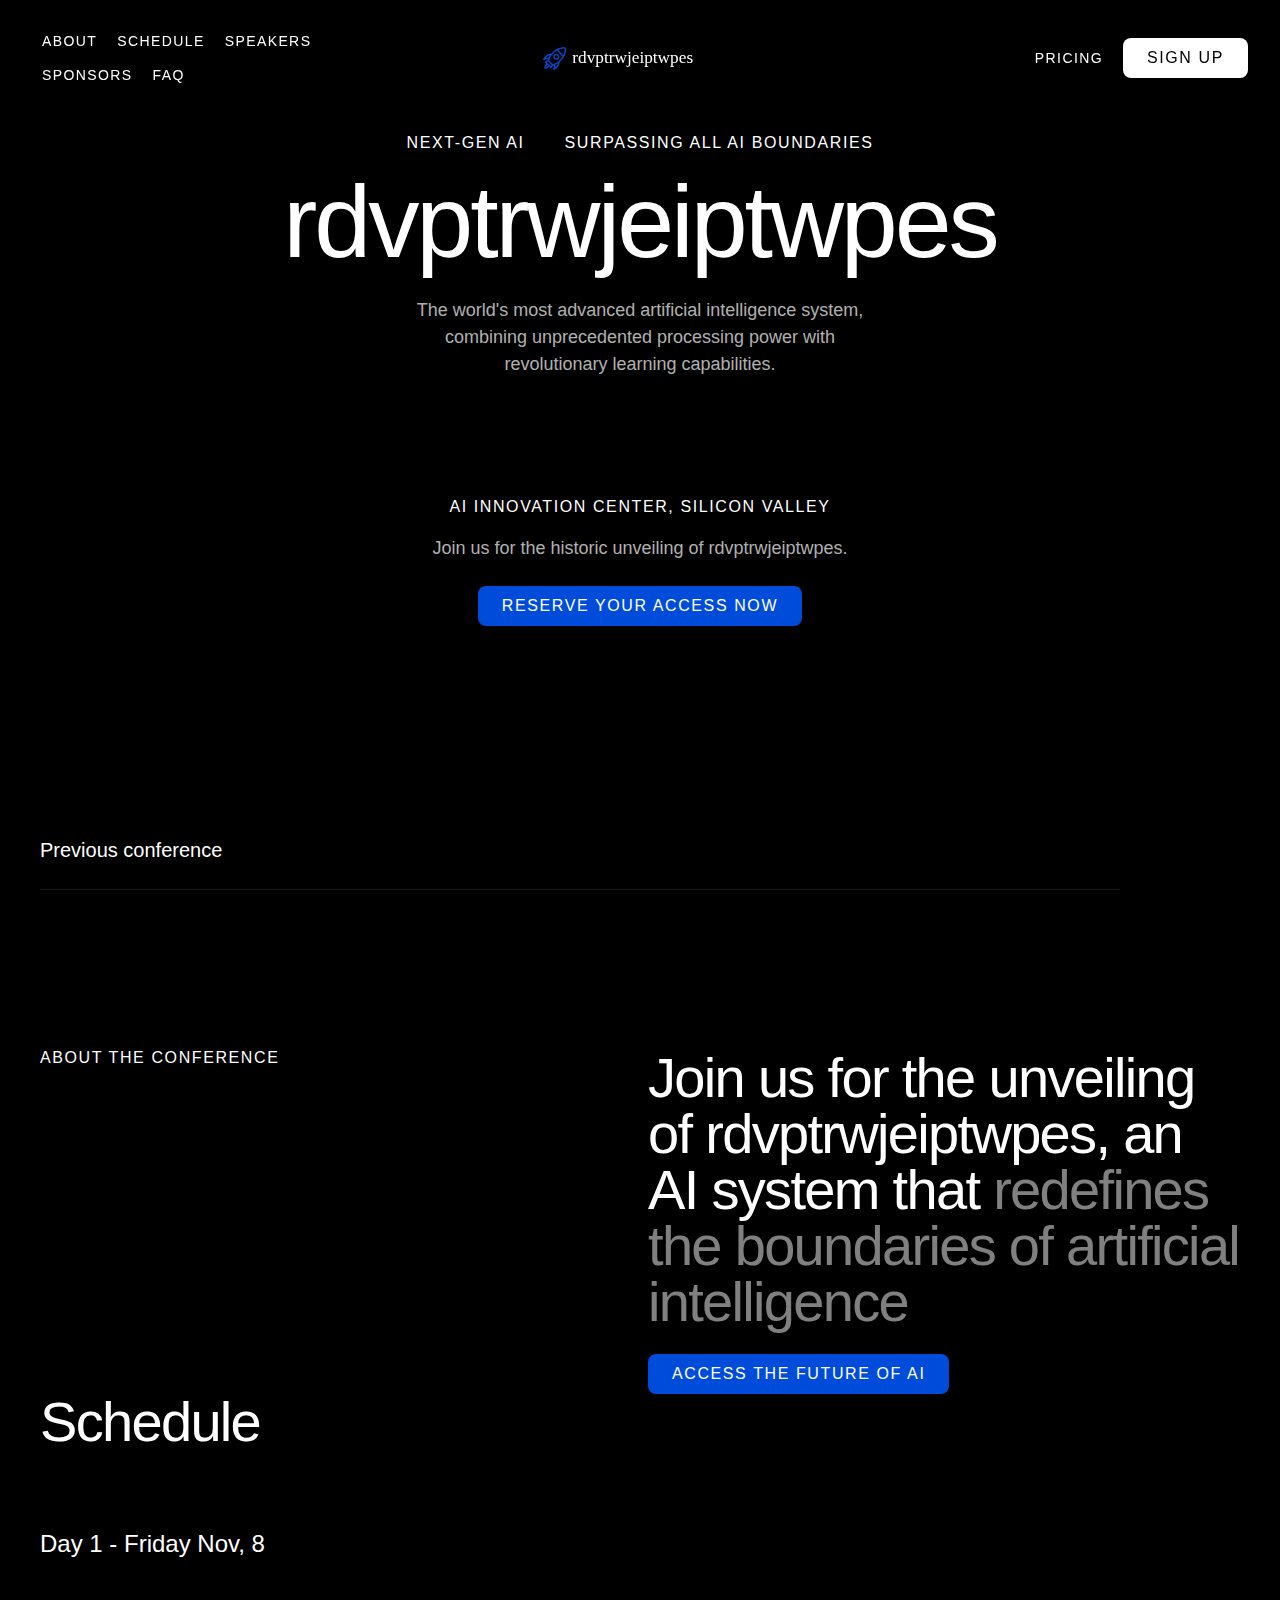
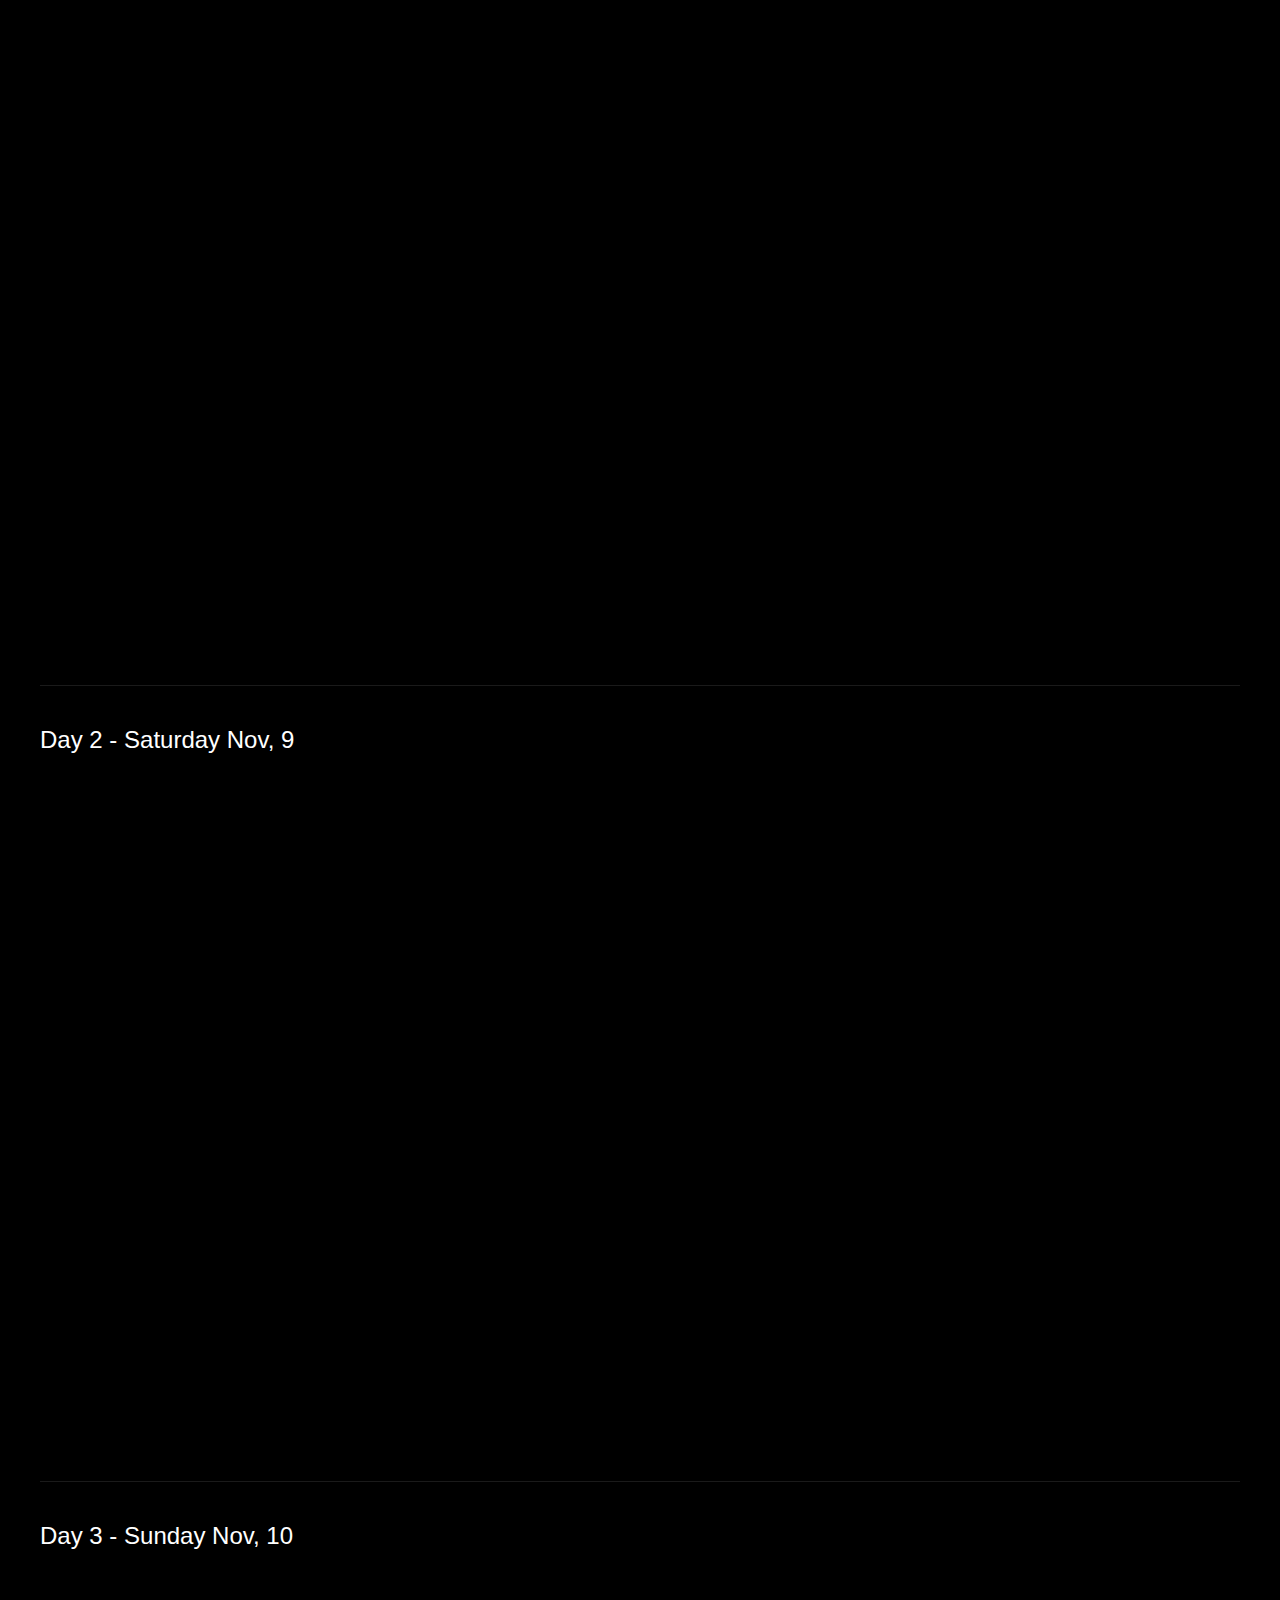
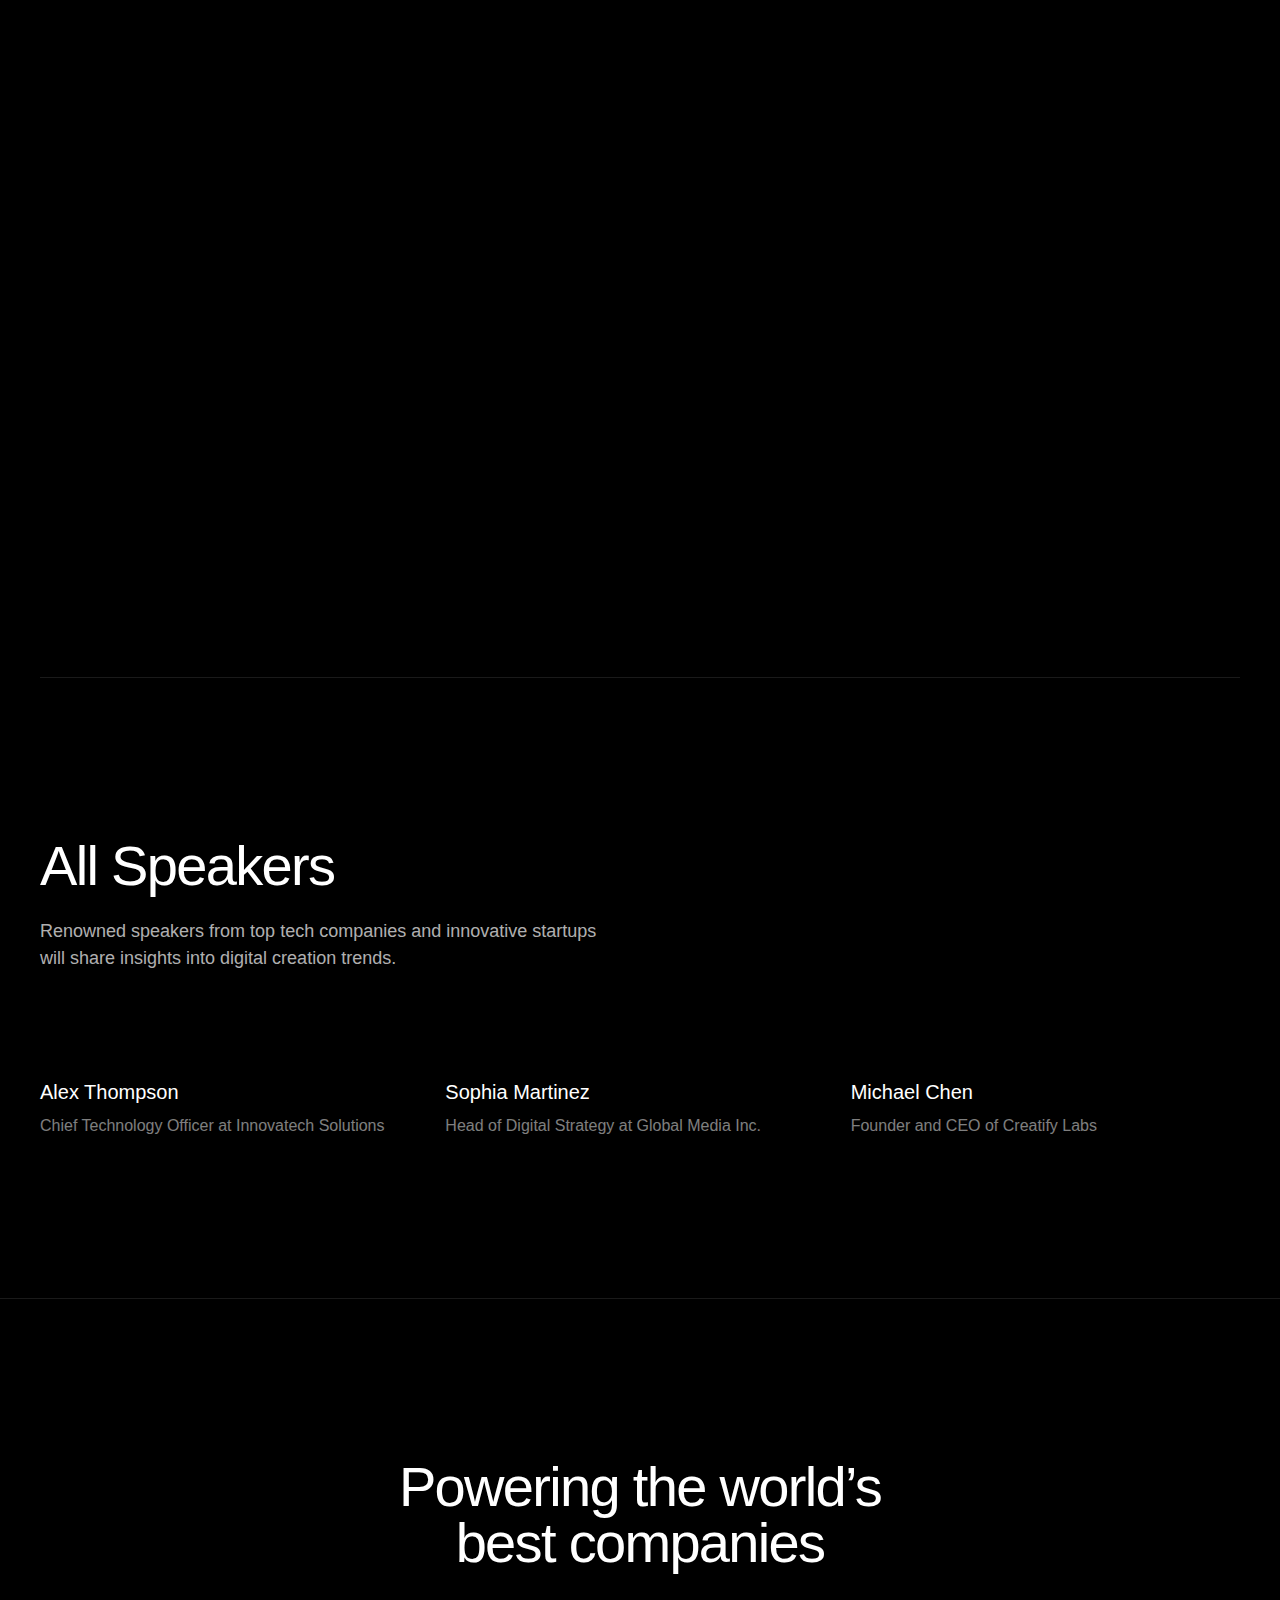
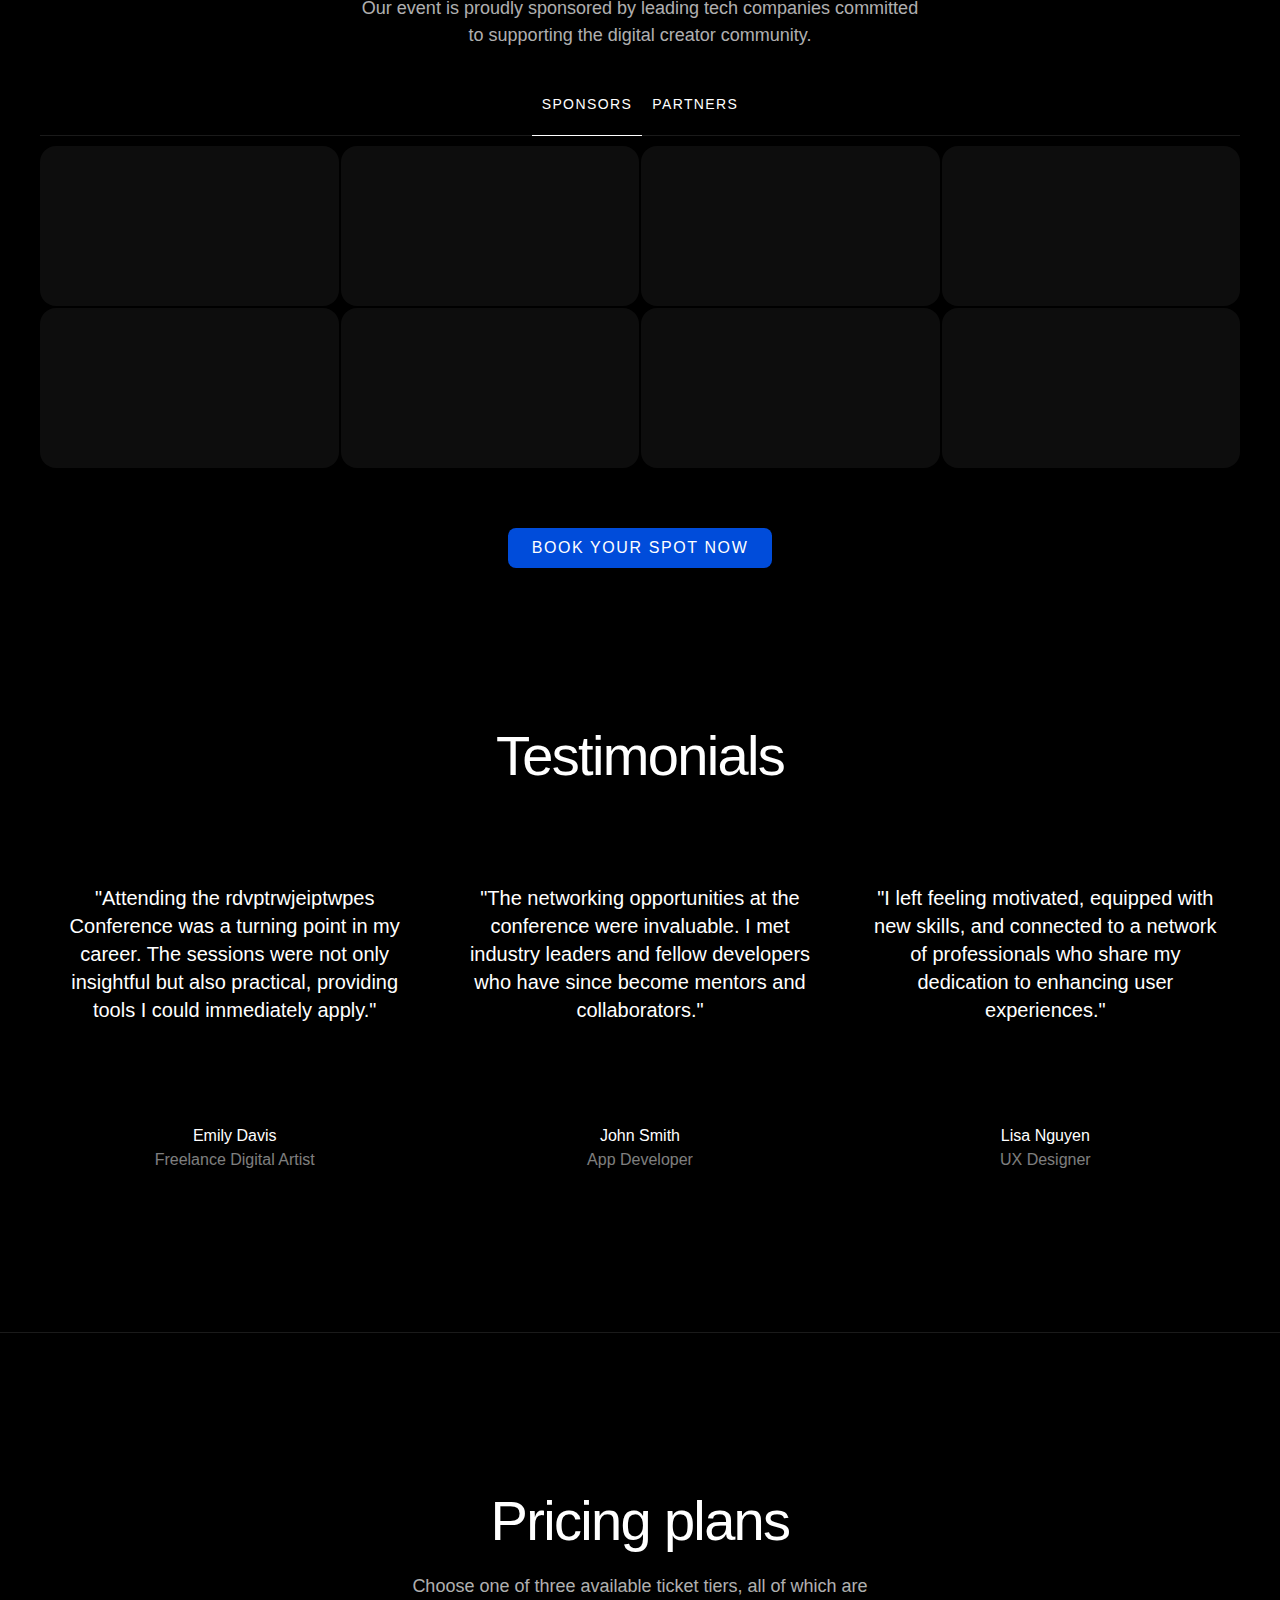
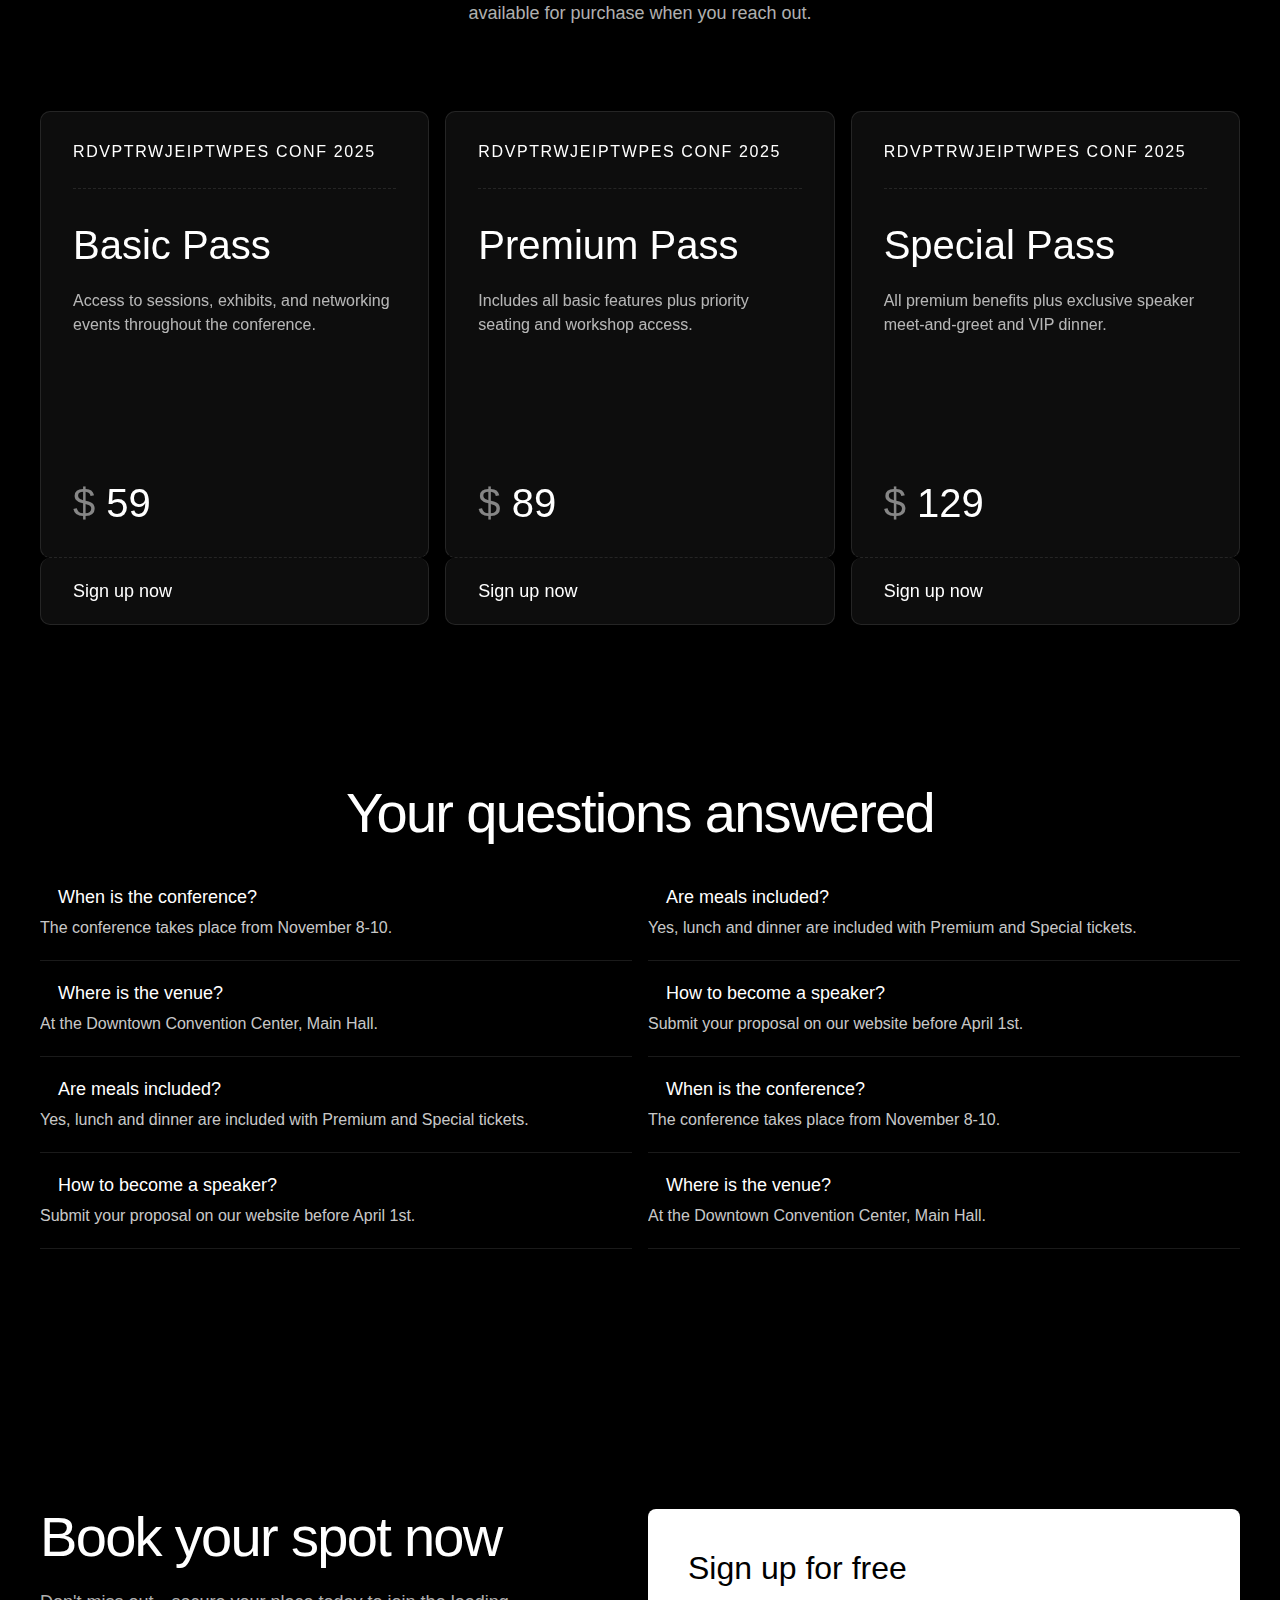
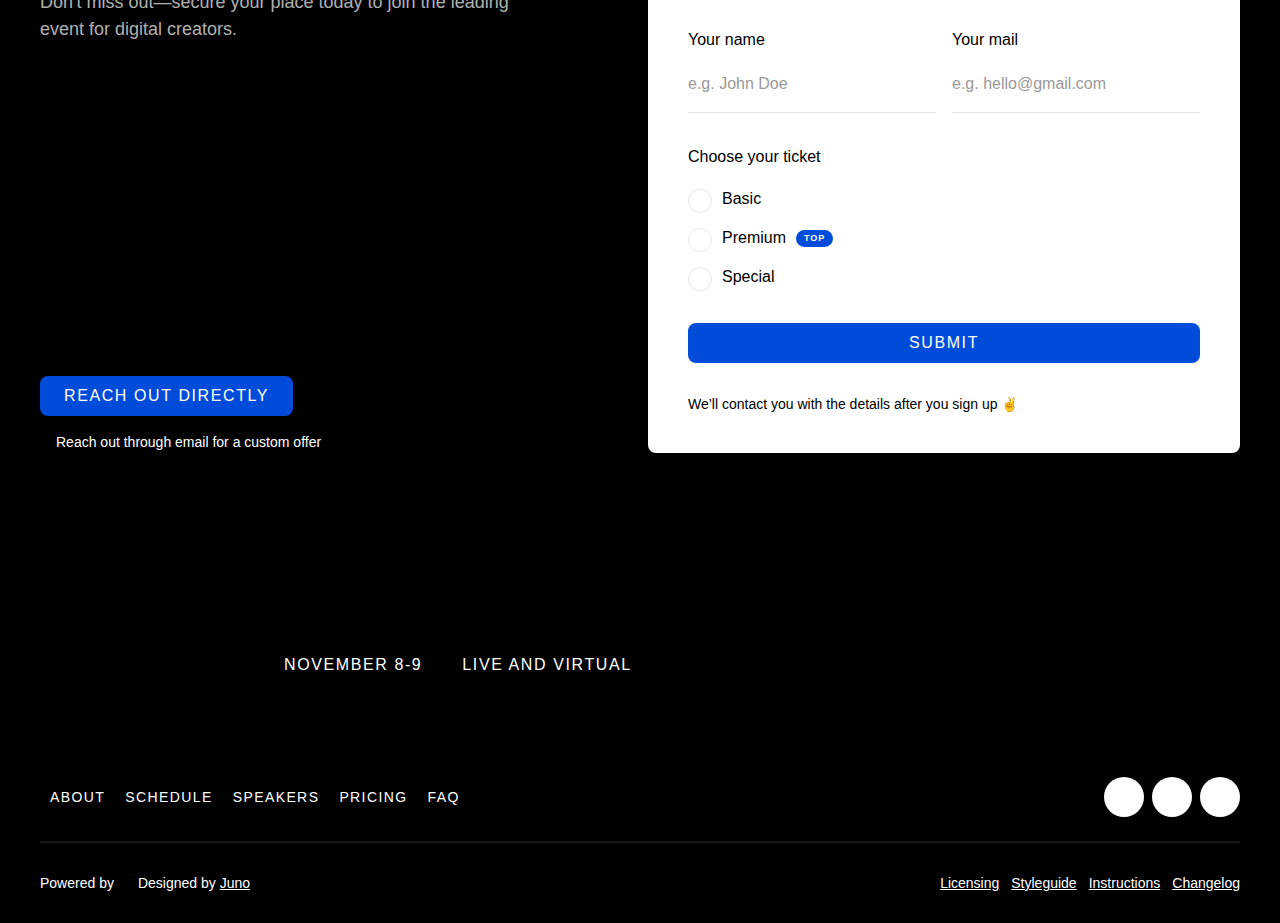
==== commit f08f9d44: "fix: rajout des données meta" ====
--- a/index.html
+++ b/index.html
@@ -1,12 +1,15 @@
 <!doctype html>
-<html lang="en">
+<html
+        lang="en"
+        data-wf-page="67061df890aa3a22852e80ca"
+        data-wf-site="67061df890aa3a22852e80c7"
+>
 <head>
   <meta charset="utf-8" />
   <title>rdvptrwjeiptwpes - Redefining Intelligence</title>
-  <meta content="Digital Makers - Webflow HTML website template" property="og:title" />
-  <meta content="Digital Makers - Webflow HTML website template" property="twitter:title" />
+  <meta property="og:title" content="rdvptrwjeiptwpes - Redefining Intelligence" />
+  <meta property="og:description" content="The world's most advanced artificial intelligence system, combining unprecedented processing power with revolutionary learning capabilities." />
   <meta content="width=device-width, initial-scale=1" name="viewport" />
-  <meta content="Webflow" name="generator" />
   <link rel="stylesheet" type="text/css" href="style.css" />
 
   <script src="https://ajax.googleapis.com/ajax/libs/webfont/1.6.26/webfont.js" type="text/javascript"></script>
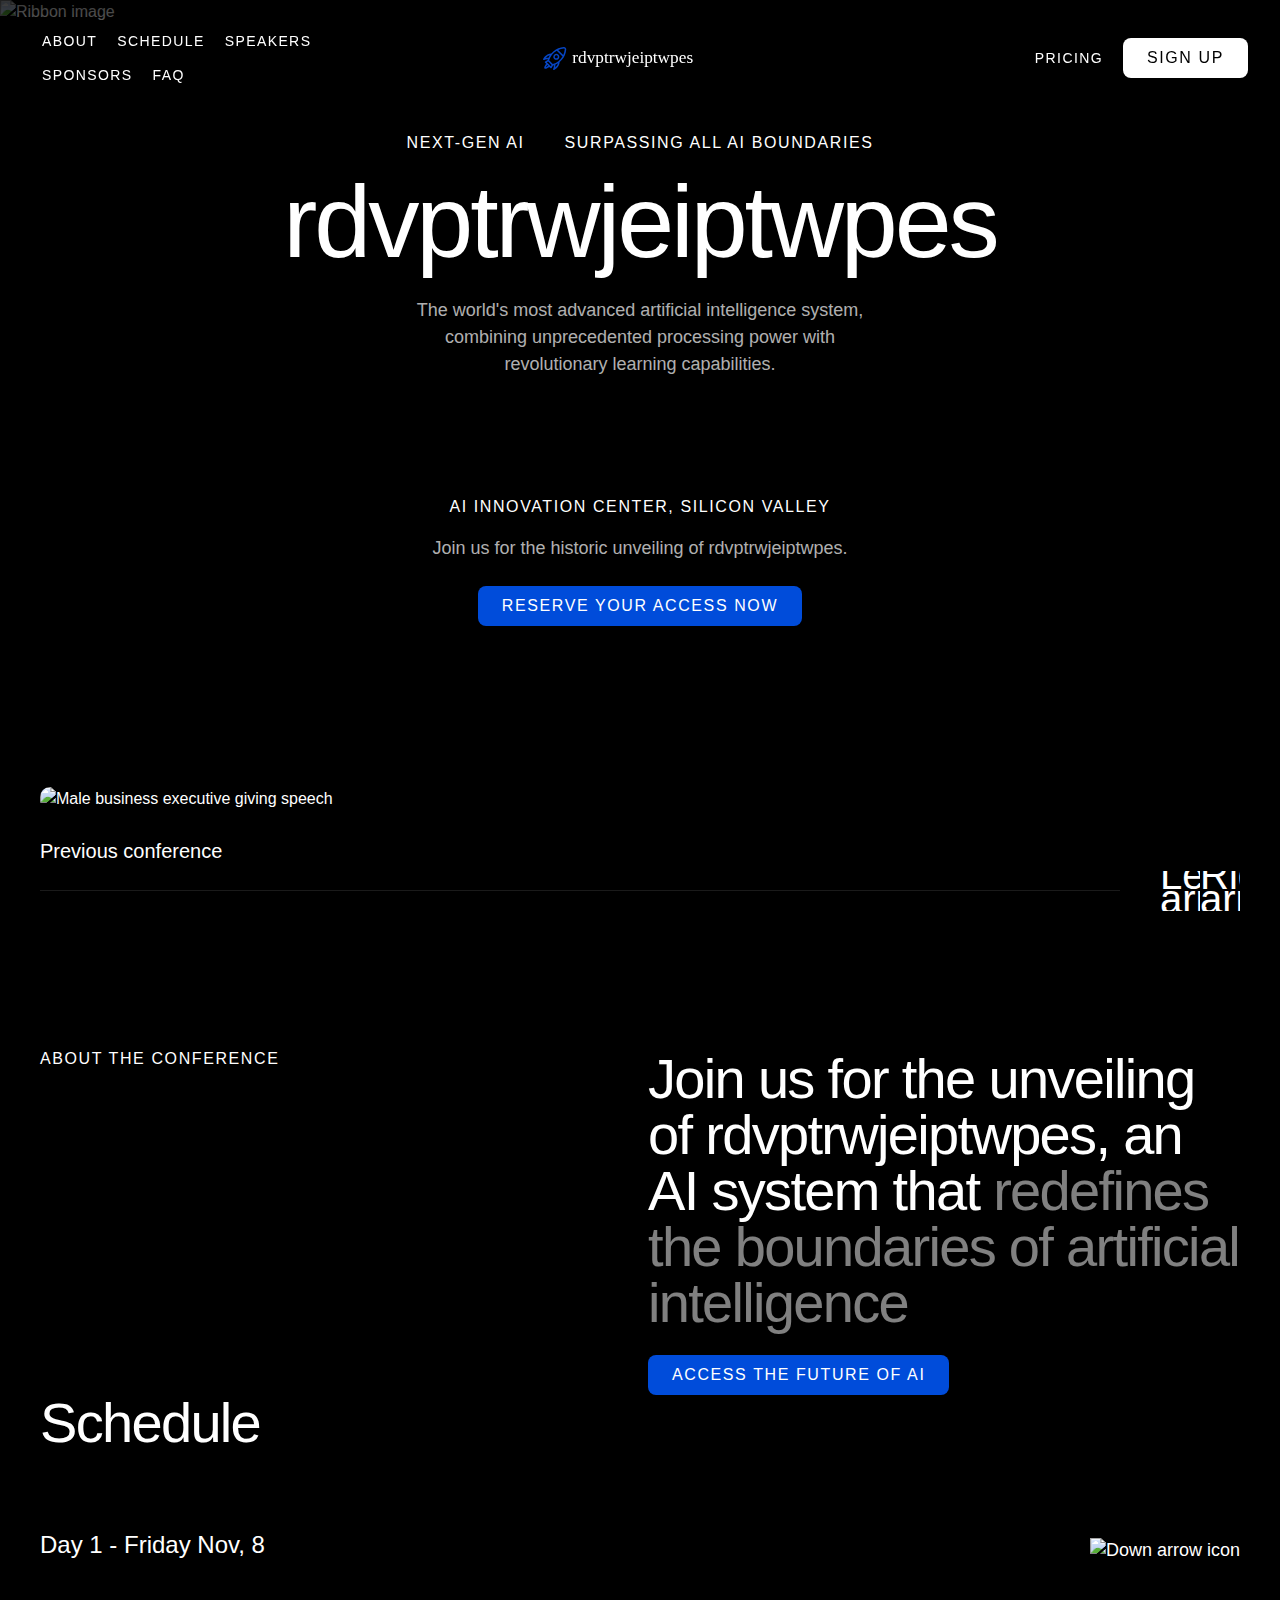
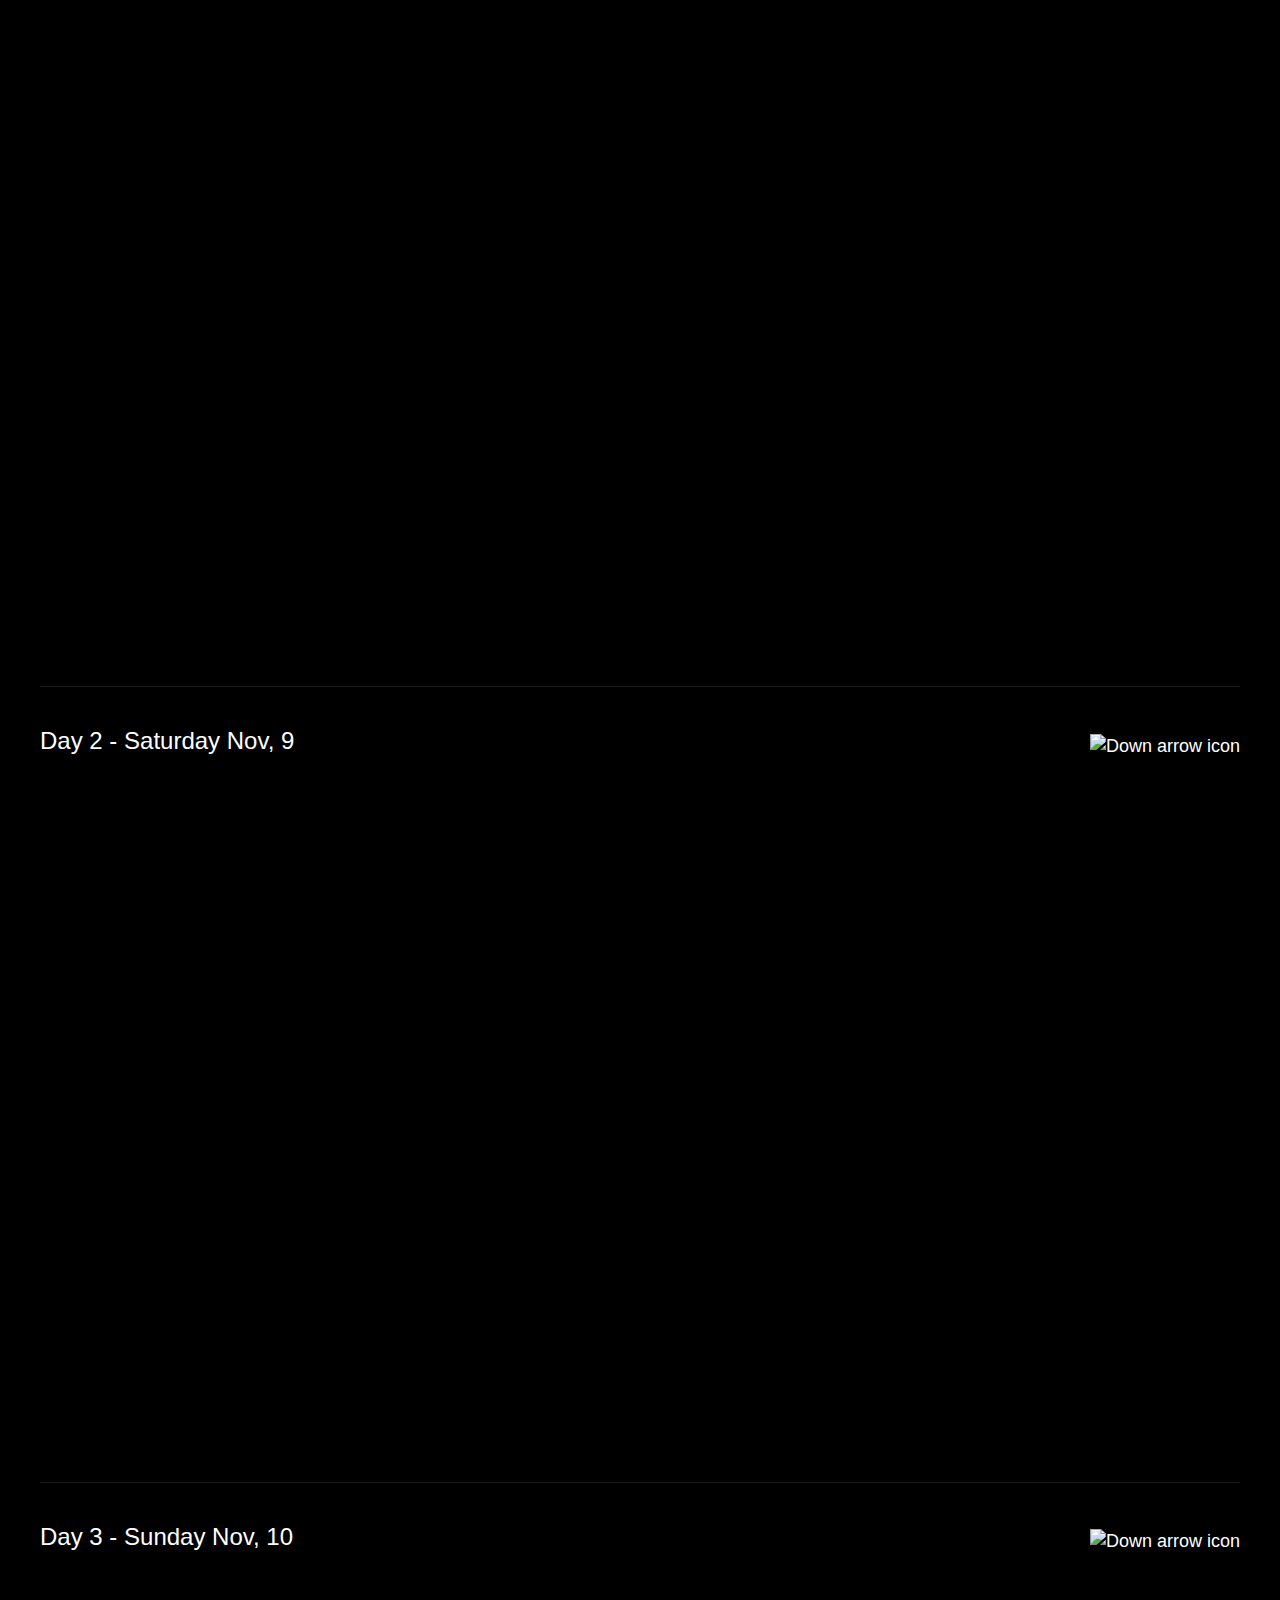
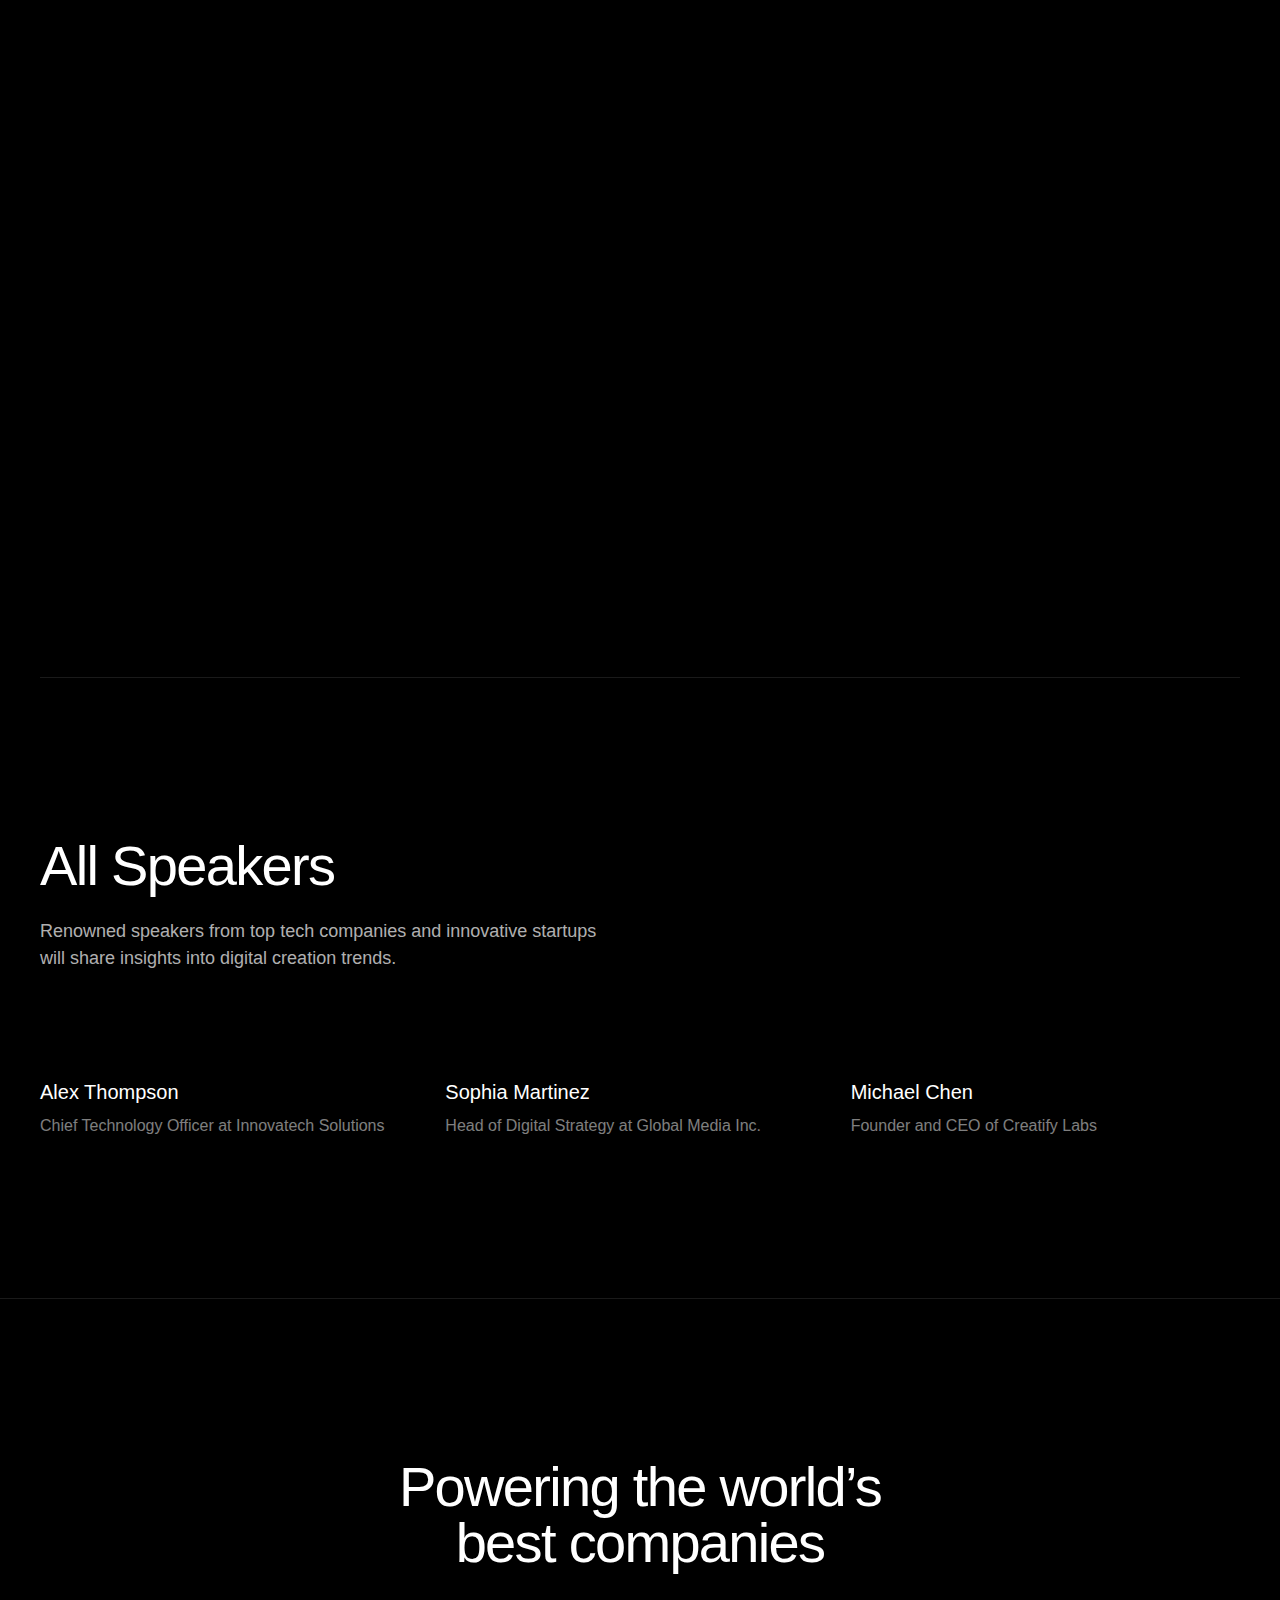
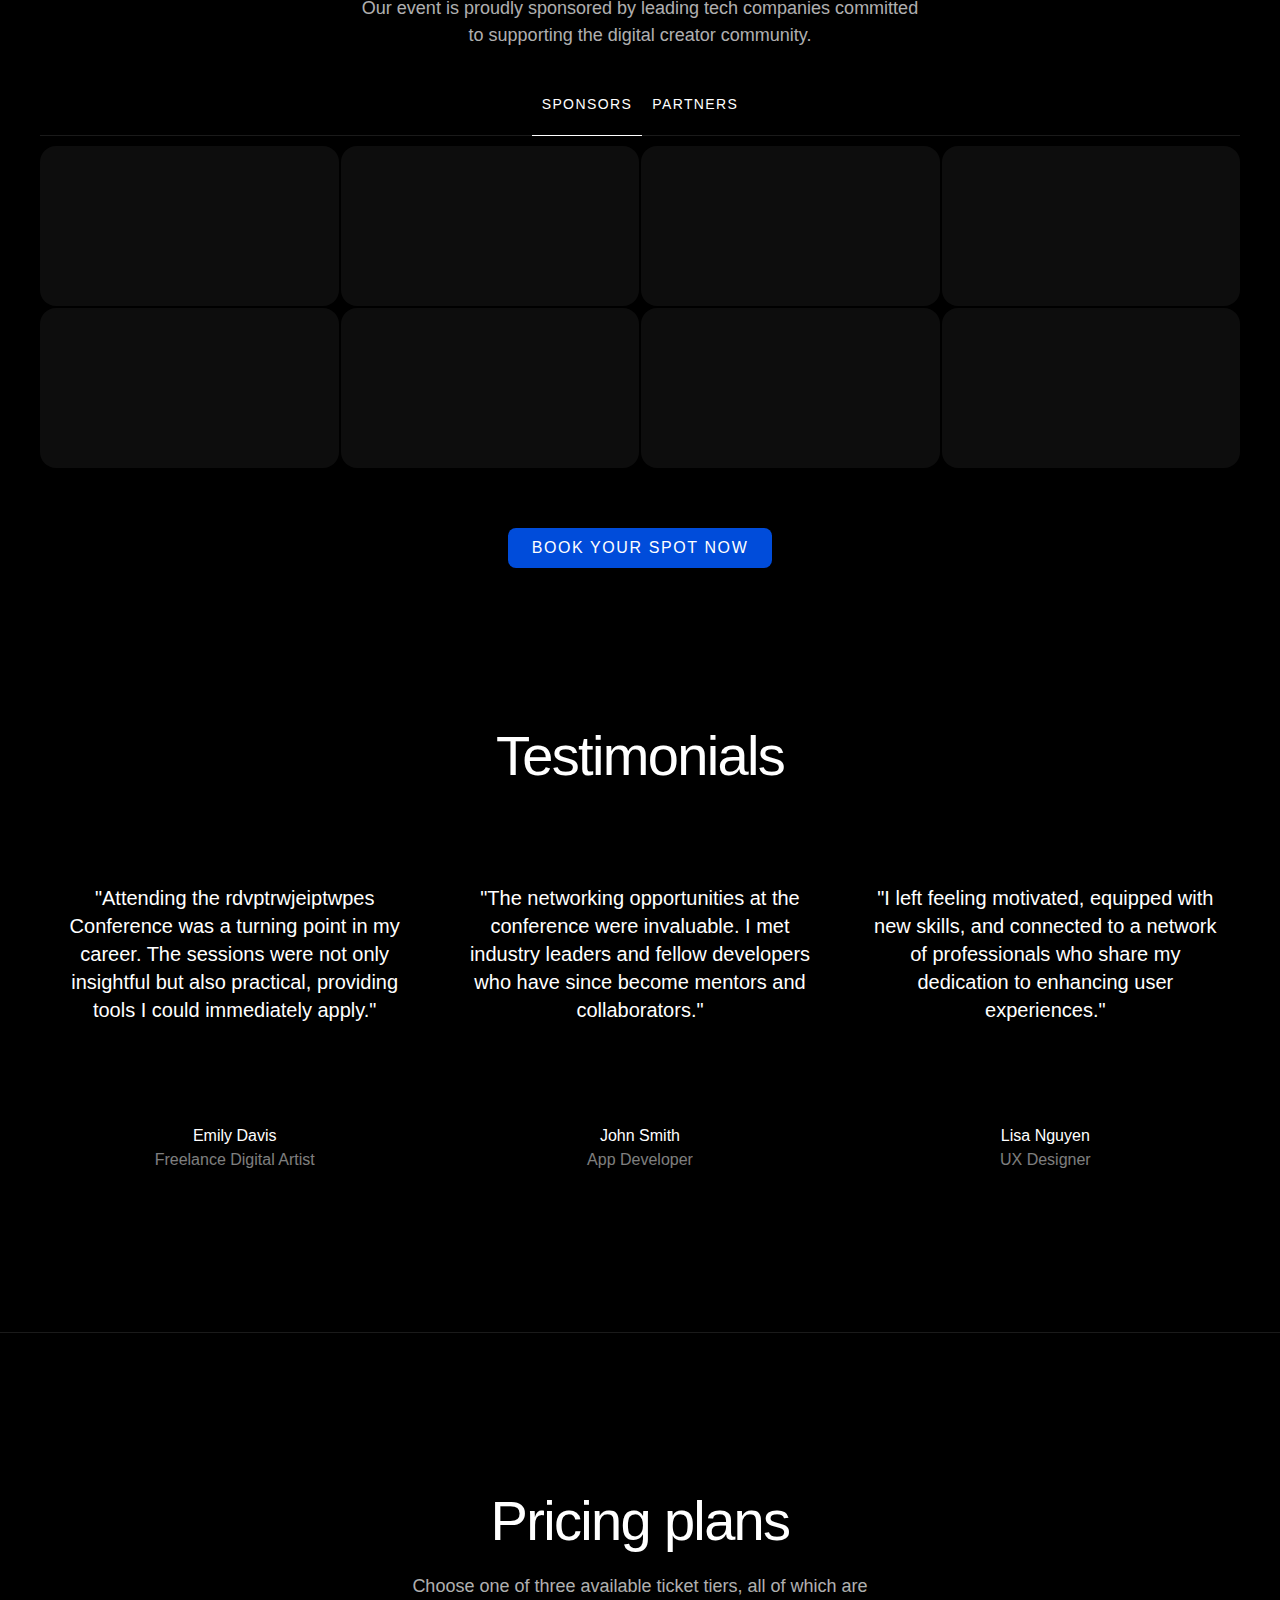
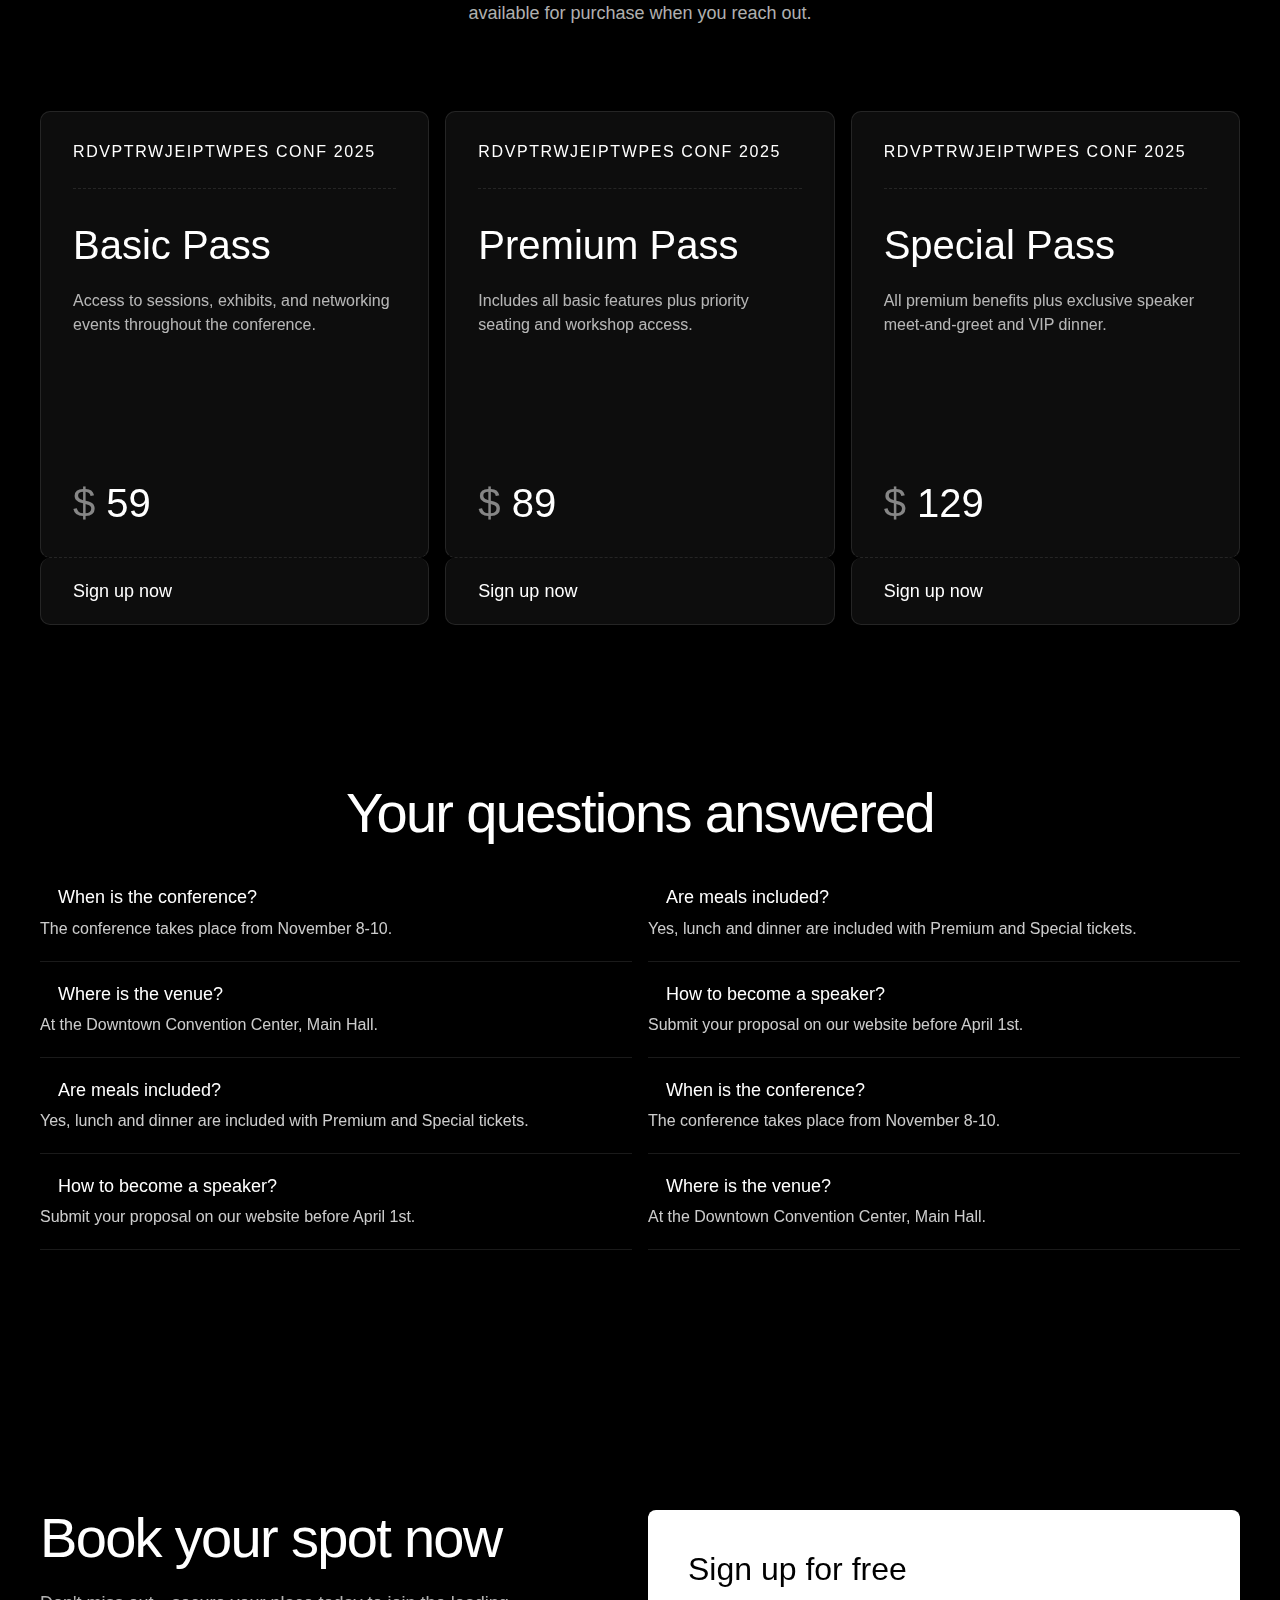
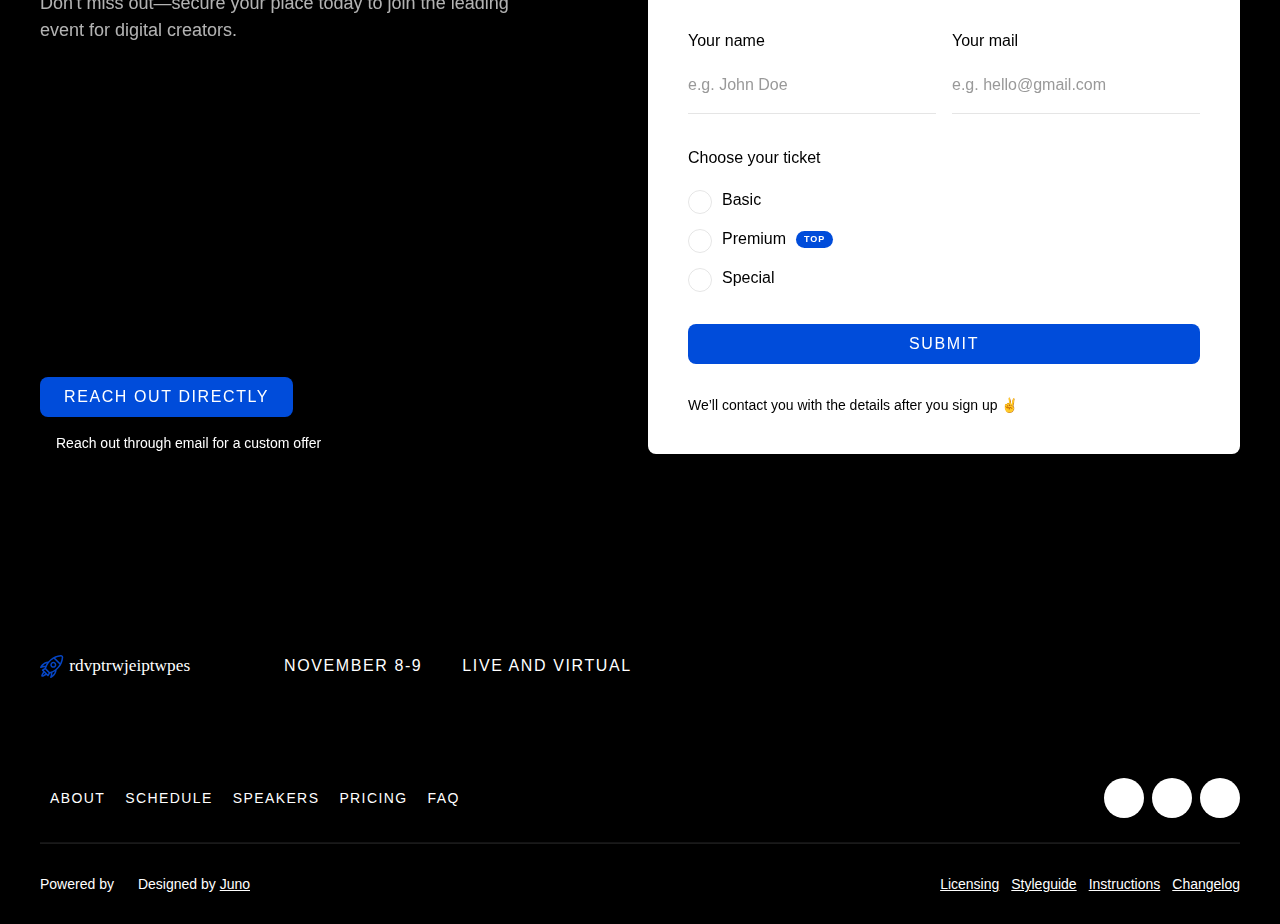
==== commit c38483bb: "Changements suite à la dé-indexation du site" ====
--- a/index.html
+++ b/index.html
@@ -9,12 +9,46 @@
   <title>rdvptrwjeiptwpes - Redefining Intelligence</title>
   <meta property="og:title" content="rdvptrwjeiptwpes - Redefining Intelligence" />
   <meta property="og:description" content="The world's most advanced artificial intelligence system, combining unprecedented processing power with revolutionary learning capabilities." />
+  <meta name="description" content="Discover rdvptrwjeiptwpes, the world's most advanced artificial intelligence system. Join us for the historic unveiling of an AI system that redefines the boundaries of artificial intelligence." />
   <meta content="width=device-width, initial-scale=1" name="viewport" />
   <link rel="stylesheet" type="text/css" href="style.css" />
 
   <script src="https://ajax.googleapis.com/ajax/libs/webfont/1.6.26/webfont.js" type="text/javascript"></script>
   <script type="text/javascript">
     WebFont.load({  google: {    families: ["Roboto Mono:regular,500,600,700"]  }});
+  </script>
+  <script type="application/ld+json">
+    {
+      "@context": "https://schema.org",
+      "@type": "Event",
+      "name": "rdvptrwjeiptwpes Conference 2025",
+      "startDate": "2025-11-08",
+      "endDate": "2025-11-10",
+      "location": {
+        "@type": "Place",
+        "name": "AI Innovation Center",
+        "address": {
+          "@type": "PostalAddress",
+          "addressLocality": "Silicon Valley",
+          "addressCountry": "US"
+        }
+      },
+      "image": "https://schl2383.github.io/ressources/logo/logo.svg",
+      "description": "The world's most advanced artificial intelligence system, combining unprecedented processing power with revolutionary learning capabilities.",
+      "offers": {
+        "@type": "Offer",
+        "price": "59",
+        "priceCurrency": "USD",
+        "url": "https://schl2383.github.io/"
+      },
+      "performer": {
+        "@type": "PerformingGroup",
+        "name": "rdvptrwjeiptwpes",
+        "description": "The world's most advanced artificial intelligence system, combining unprecedented processing power with revolutionary learning capabilities.",
+        "image": "https://schl2383.github.io/ressources/logo/logo.svg",
+        "url": "https://schl2383.github.io/"
+      }
+    }
   </script>
 
   <script type="text/javascript">
@@ -56,7 +90,7 @@
       ><img
               width="194"
               loading="lazy"
-              alt=""
+              alt="Rdvptrwjeiptwpes Conference logo"
               src="ressources/logo/logo.svg"
       /></a>
       <div id="w-node-f1c308e5-a656-2ef3-31f7-094629e397a4-29e39792" class="nav-right">
@@ -64,7 +98,7 @@
           <img
                   loading="lazy"
                   src="https://cdn.prod.website-files.com/67061df890aa3a22852e80c7/67061df890aa3a22852e80d8_hamburger%20white.svg"
-                  alt=""
+                  alt="Humbuger menu icon"
           />
         </div>
         <div class="nav-right-content desktop">
@@ -74,7 +108,7 @@
       </div>
     </div>
   </div>
-  <section class="hero-ribbon-section">
+  <header class="hero-ribbon-section">
     <img
             src="https://cdn.prod.website-files.com/67061df890aa3a22852e80c7/67061df890aa3a22852e80db_hero%20ribbon.png"
             loading="lazy"
@@ -88,7 +122,7 @@
             https://cdn.prod.website-files.com/67061df890aa3a22852e80c7/67061df890aa3a22852e80db_hero%2520ribbon-p-2600.png 2600w,
             https://cdn.prod.website-files.com/67061df890aa3a22852e80c7/67061df890aa3a22852e80db_hero%20ribbon.png          3200w
           "
-            alt=""
+            alt="Ribbon image"
             class="ribbon-image"
     />
     <div class="center-content center-text">
@@ -101,8 +135,8 @@
         The world's most advanced artificial intelligence system, <br>combining unprecedented processing power with <br> revolutionary learning capabilities.
       </p>
     </div>
-  </section>
-  <section>
+  </header>
+  <main>
     <div class="w-layout-blockcontainer container w-container">
       <div class="center-content center-text">
         <div class="limit">
@@ -114,7 +148,7 @@
         </div>
       </div>
     </div>
-  </section>
+  </main>
   <section class="section no-padding-bottom">
     <div class="w-layout-blockcontainer container w-container">
       <div
@@ -134,7 +168,7 @@
           <div class="slide w-slide">
             <img
                     sizes="94vw"
-                    alt=""
+                    alt="Male business executive giving speech"
                     src="https://cdn.prod.website-files.com/67061df890aa3a22852e80c7/67061df890aa3a22852e80dd_male-business-executive-giving-speech%20(1).jpg"
                     loading="lazy"
                     class="slider-image"
@@ -154,7 +188,7 @@
                     https://cdn.prod.website-files.com/67061df890aa3a22852e80c7/67061df890aa3a22852e80dc_female-business-executive-giving-speech%2520(1)%2520(1)-p-1600.jpg 1600w,
                     https://cdn.prod.website-files.com/67061df890aa3a22852e80c7/67061df890aa3a22852e80dc_female-business-executive-giving-speech%20(1)%20(1).jpg            2344w
                   "
-                    alt=""
+                    alt="Female business executive giving speech"
                     src="https://cdn.prod.website-files.com/67061df890aa3a22852e80c7/67061df890aa3a22852e80dc_female-business-executive-giving-speech%20(1)%20(1).jpg"
                     loading="lazy"
                     class="slider-image"
@@ -174,7 +208,7 @@
                     https://cdn.prod.website-files.com/67061df890aa3a22852e80c7/67061df890aa3a22852e80de_medium-shot-people-work-meeting%2520(1)-p-1600.jpg 1600w,
                     https://cdn.prod.website-files.com/67061df890aa3a22852e80c7/67061df890aa3a22852e80de_medium-shot-people-work-meeting%20(1).jpg          2374w
                   "
-                    alt=""
+                    alt="People in a work meeting"
                     src="https://cdn.prod.website-files.com/67061df890aa3a22852e80c7/67061df890aa3a22852e80de_medium-shot-people-work-meeting%20(1).jpg"
                     loading="lazy"
                     class="slider-image"
@@ -189,14 +223,14 @@
           <img
                   loading="lazy"
                   src="https://cdn.prod.website-files.com/67061df890aa3a22852e80c7/67061df890aa3a22852e80e0_left%20arrow.svg"
-                  alt=""
+                  alt="Left arrow icon"
           />
         </div>
         <div class="right-arrow w-slider-arrow-right">
           <img
                   loading="lazy"
                   src="https://cdn.prod.website-files.com/67061df890aa3a22852e80c7/67061df890aa3a22852e80df_right%20arrow.svg"
-                  alt=""
+                  alt="Right arrow icon"
           />
         </div>
       </div>
@@ -228,7 +262,7 @@
             <img
                     loading="lazy"
                     src="https://cdn.prod.website-files.com/67061df890aa3a22852e80c7/67061df890aa3a22852e80e7_down%20arrow.svg"
-                    alt=""
+                    alt="Down arrow icon"
             />
           </div>
           <div class="accordion-item-content">
@@ -326,7 +360,7 @@
             <img
                     loading="lazy"
                     src="https://cdn.prod.website-files.com/67061df890aa3a22852e80c7/67061df890aa3a22852e80e7_down%20arrow.svg"
-                    alt=""
+                    alt="Down arrow icon"
             />
           </div>
           <div class="accordion-item-content">
@@ -424,7 +458,7 @@
             <img
                     loading="lazy"
                     src="https://cdn.prod.website-files.com/67061df890aa3a22852e80c7/67061df890aa3a22852e80e7_down%20arrow.svg"
-                    alt=""
+                    alt="Down arrow icon"
             />
           </div>
           <div class="accordion-item-content">
@@ -540,7 +574,7 @@
                     https://cdn.prod.website-files.com/67061df890aa3a22852e80c7/67061df890aa3a22852e80e8_speaker%25201-p-800.png 800w,
                     https://cdn.prod.website-files.com/67061df890aa3a22852e80c7/67061df890aa3a22852e80e8_speaker%201.png         834w
                   "
-                    alt=""
+                    alt="Alex Thompson speaker"
                     class="speaker-image"
             />
             <div style="opacity:0" class="speaker-image-cover">
@@ -553,17 +587,17 @@
                 ><img
                         loading="lazy"
                         src="https://cdn.prod.website-files.com/67061df890aa3a22852e80c7/67061df890aa3a22852e80eb_Facebook.svg"
-                        alt="" /></a
+                        alt="Facebook logo" /></a
                 ><a href="#" class="social-logo w-inline-block"
               ><img
                       loading="lazy"
                       src="https://cdn.prod.website-files.com/67061df890aa3a22852e80c7/67061df890aa3a22852e80ee_instagram-logo.svg"
-                      alt="" /></a
+                      alt="Instagram logo" /></a
               ><a href="#" class="social-logo w-inline-block"
               ><img
                       loading="lazy"
                       src="https://cdn.prod.website-files.com/67061df890aa3a22852e80c7/67061df890aa3a22852e80f0_x%20logo.svg"
-                      alt=""
+                      alt="Twitter logo"
               /></a>
               </div>
             </div>
@@ -584,7 +618,7 @@
                     https://cdn.prod.website-files.com/67061df890aa3a22852e80c7/67061df890aa3a22852e80ea_speaker%25202-p-800.png 800w,
                     https://cdn.prod.website-files.com/67061df890aa3a22852e80c7/67061df890aa3a22852e80ea_speaker%202.png         832w
                   "
-                    alt=""
+                    alt="Sophia Martinez speaker"
                     class="speaker-image"
             />
             <div style="opacity:0" class="speaker-image-cover">
@@ -597,17 +631,17 @@
                 ><img
                         loading="lazy"
                         src="https://cdn.prod.website-files.com/67061df890aa3a22852e80c7/67061df890aa3a22852e80eb_Facebook.svg"
-                        alt="" /></a
+                        alt="Facebook logo" /></a
                 ><a href="#" class="social-logo w-inline-block"
               ><img
                       loading="lazy"
                       src="https://cdn.prod.website-files.com/67061df890aa3a22852e80c7/67061df890aa3a22852e80ee_instagram-logo.svg"
-                      alt="" /></a
+                      alt="Instagram logo" /></a
               ><a href="#" class="social-logo w-inline-block"
               ><img
                       loading="lazy"
                       src="https://cdn.prod.website-files.com/67061df890aa3a22852e80c7/67061df890aa3a22852e80f0_x%20logo.svg"
-                      alt=""
+                      alt="Twitter logo"
               /></a>
               </div>
             </div>
@@ -628,7 +662,7 @@
                     https://cdn.prod.website-files.com/67061df890aa3a22852e80c7/67061df890aa3a22852e80e9_speaker%25203-p-800.png 800w,
                     https://cdn.prod.website-files.com/67061df890aa3a22852e80c7/67061df890aa3a22852e80e9_speaker%203.png         834w
                   "
-                    alt=""
+                    alt="Michael Chen speaker"
                     class="speaker-image"
             />
             <div style="opacity:0" class="speaker-image-cover">
@@ -641,17 +675,17 @@
                 ><img
                         loading="lazy"
                         src="https://cdn.prod.website-files.com/67061df890aa3a22852e80c7/67061df890aa3a22852e80eb_Facebook.svg"
-                        alt="" /></a
+                        alt="Facebook logo" /></a
                 ><a href="#" class="social-logo w-inline-block"
               ><img
                       loading="lazy"
                       src="https://cdn.prod.website-files.com/67061df890aa3a22852e80c7/67061df890aa3a22852e80ee_instagram-logo.svg"
-                      alt="" /></a
+                      alt="Instagram logo" /></a
               ><a href="#" class="social-logo w-inline-block"
               ><img
                       loading="lazy"
                       src="https://cdn.prod.website-files.com/67061df890aa3a22852e80c7/67061df890aa3a22852e80f0_x%20logo.svg"
-                      alt=""
+                      alt="Twitter logo"
               /></a>
               </div>
             </div>
@@ -691,56 +725,56 @@
                 <img
                         src="https://cdn.prod.website-files.com/67061df890aa3a22852e80c7/67061df890aa3a22852e80f4_KOBE-black.svg"
                         loading="lazy"
-                        alt=""
+                        alt="Kobe logo"
                 />
               </div>
               <div id="w-node-_7752ee2b-7205-ff8d-7a6c-41a0b8c26131-852e80ca" class="logo-wrap">
                 <img
                         src="https://cdn.prod.website-files.com/67061df890aa3a22852e80c7/67061df890aa3a22852e80f1_Manila-black.svg"
                         loading="lazy"
-                        alt=""
+                        alt="Manila logo"
                 />
               </div>
               <div id="w-node-cc00a6bf-ac28-d31d-c346-06865a7b6da5-852e80ca" class="logo-wrap">
                 <img
                         src="https://cdn.prod.website-files.com/67061df890aa3a22852e80c7/67061df890aa3a22852e80f2_Swiss-black.svg"
                         loading="lazy"
-                        alt=""
+                        alt="Swiss logo"
                 />
               </div>
               <div id="w-node-_75436e88-74bb-ea71-c252-0618c703e49d-852e80ca" class="logo-wrap">
                 <img
                         src="https://cdn.prod.website-files.com/67061df890aa3a22852e80c7/67061df890aa3a22852e80f5_Montreal-black.svg"
                         loading="lazy"
-                        alt=""
+                        alt="Montreal logo"
                 />
               </div>
               <div id="w-node-ab40bc14-485f-ec87-591e-2f02f1adc2e1-852e80ca" class="logo-wrap">
                 <img
                         src="https://cdn.prod.website-files.com/67061df890aa3a22852e80c7/67061df890aa3a22852e80f3_theo-black.svg"
                         loading="lazy"
-                        alt=""
+                        alt="Theo logo"
                 />
               </div>
               <div id="w-node-e568667c-1e44-affe-e123-0190135decf8-852e80ca" class="logo-wrap">
                 <img
                         src="https://cdn.prod.website-files.com/67061df890aa3a22852e80c7/67061df890aa3a22852e80f4_KOBE-black.svg"
                         loading="lazy"
-                        alt=""
+                        alt="Kobe logo"
                 />
               </div>
               <div id="w-node-e3f50049-1708-c794-81f9-96ffda14e9a2-852e80ca" class="logo-wrap">
                 <img
                         src="https://cdn.prod.website-files.com/67061df890aa3a22852e80c7/67061df890aa3a22852e80f5_Montreal-black.svg"
                         loading="lazy"
-                        alt=""
+                        alt="Montreal logo"
                 />
               </div>
               <div id="w-node-fcd9ab5c-cf39-4056-f902-ee72489b52b5-852e80ca" class="logo-wrap">
                 <img
                         src="https://cdn.prod.website-files.com/67061df890aa3a22852e80c7/67061df890aa3a22852e80f2_Swiss-black.svg"
                         loading="lazy"
-                        alt=""
+                        alt="Swiss logo"
                 />
               </div>
             </div>
@@ -751,56 +785,56 @@
                 <img
                         src="https://cdn.prod.website-files.com/67061df890aa3a22852e80c7/67061df890aa3a22852e80f4_KOBE-black.svg"
                         loading="lazy"
-                        alt=""
+                        alt="Kobe logo"
                 />
               </div>
               <div id="w-node-f9a7f542-d24e-9c0a-848b-42ce7df4d41e-852e80ca" class="logo-wrap">
                 <img
                         src="https://cdn.prod.website-files.com/67061df890aa3a22852e80c7/67061df890aa3a22852e80f1_Manila-black.svg"
                         loading="lazy"
-                        alt=""
+                        alt="Manila logo"
                 />
               </div>
               <div id="w-node-f9a7f542-d24e-9c0a-848b-42ce7df4d420-852e80ca" class="logo-wrap">
                 <img
                         src="https://cdn.prod.website-files.com/67061df890aa3a22852e80c7/67061df890aa3a22852e80f2_Swiss-black.svg"
                         loading="lazy"
-                        alt=""
+                        alt="Swiss logo"
                 />
               </div>
               <div id="w-node-f9a7f542-d24e-9c0a-848b-42ce7df4d422-852e80ca" class="logo-wrap">
                 <img
                         src="https://cdn.prod.website-files.com/67061df890aa3a22852e80c7/67061df890aa3a22852e80f5_Montreal-black.svg"
                         loading="lazy"
-                        alt=""
+                        alt="Montreal logo"
                 />
               </div>
               <div id="w-node-f9a7f542-d24e-9c0a-848b-42ce7df4d424-852e80ca" class="logo-wrap">
                 <img
                         src="https://cdn.prod.website-files.com/67061df890aa3a22852e80c7/67061df890aa3a22852e80f3_theo-black.svg"
                         loading="lazy"
-                        alt=""
+                        alt="Theo logo"
                 />
               </div>
               <div id="w-node-f9a7f542-d24e-9c0a-848b-42ce7df4d426-852e80ca" class="logo-wrap">
                 <img
                         src="https://cdn.prod.website-files.com/67061df890aa3a22852e80c7/67061df890aa3a22852e80f4_KOBE-black.svg"
                         loading="lazy"
-                        alt=""
+                        alt="Kobe logo"
                 />
               </div>
               <div id="w-node-f9a7f542-d24e-9c0a-848b-42ce7df4d428-852e80ca" class="logo-wrap">
                 <img
                         src="https://cdn.prod.website-files.com/67061df890aa3a22852e80c7/67061df890aa3a22852e80f5_Montreal-black.svg"
                         loading="lazy"
-                        alt=""
+                        alt="Montreal logo"
                 />
               </div>
               <div id="w-node-f9a7f542-d24e-9c0a-848b-42ce7df4d42a-852e80ca" class="logo-wrap">
                 <img
                         src="https://cdn.prod.website-files.com/67061df890aa3a22852e80c7/67061df890aa3a22852e80f2_Swiss-black.svg"
                         loading="lazy"
-                        alt=""
+                        alt="Swiss logo"
                 />
               </div>
             </div>
@@ -821,7 +855,7 @@
             <img
                     src="https://cdn.prod.website-files.com/67061df890aa3a22852e80c7/67061df890aa3a22852e80f6_%E2%80%9C.svg"
                     loading="lazy"
-                    alt=""
+                    alt="Quotation mark"
             />
             <div class="space-top-tiny">
               <div class="large-text">
@@ -835,7 +869,7 @@
                     src="https://cdn.prod.website-files.com/67061df890aa3a22852e80c7/67061df890aa3a22852e80f8_testimonial%20portrait%201.png"
                     loading="lazy"
                     width="40"
-                    alt=""
+                    alt="Emily Davis image"
                     class="testimonial-portrait"
             />
             <div>Emily Davis</div>
@@ -847,7 +881,7 @@
             <img
                     src="https://cdn.prod.website-files.com/67061df890aa3a22852e80c7/67061df890aa3a22852e80f6_%E2%80%9C.svg"
                     loading="lazy"
-                    alt=""
+                    alt="Quotation mark"
             />
             <div class="space-top-tiny">
               <div class="large-text">
@@ -861,7 +895,7 @@
                     src="https://cdn.prod.website-files.com/67061df890aa3a22852e80c7/67061df890aa3a22852e80f7_testimonial%20portrait%202.png"
                     loading="lazy"
                     width="40"
-                    alt=""
+                    alt="John Smith image"
                     class="testimonial-portrait"
             />
             <div>John Smith</div>
@@ -873,7 +907,7 @@
             <img
                     src="https://cdn.prod.website-files.com/67061df890aa3a22852e80c7/67061df890aa3a22852e80f6_%E2%80%9C.svg"
                     loading="lazy"
-                    alt=""
+                    alt="Quotation mark"
             />
             <div class="space-top-tiny">
               <div class="large-text">
@@ -888,7 +922,7 @@
                     loading="lazy"
                     width="40"
                     sizes="40px"
-                    alt=""
+                    alt="Lisa Nguyen image"
                     srcset="
                     https://cdn.prod.website-files.com/67061df890aa3a22852e80c7/67061df890aa3a22852e80ea_speaker%25202-p-500.png 500w,
                     https://cdn.prod.website-files.com/67061df890aa3a22852e80c7/67061df890aa3a22852e80ea_speaker%25202-p-800.png 800w,
@@ -990,7 +1024,7 @@
             https://cdn.prod.website-files.com/67061df890aa3a22852e80c7/67061df890aa3a22852e80f9_pricing%2520ribbon%2520(1)-p-2600.png 2600w,
             https://cdn.prod.website-files.com/67061df890aa3a22852e80c7/67061df890aa3a22852e80f9_pricing%20ribbon%20(1).png            3200w
           "
-            alt=""
+            alt="Ribbon"
             class="pricing-ribbon"
     />
   </section>
@@ -1004,7 +1038,7 @@
               <img
                       loading="lazy"
                       src="https://cdn.prod.website-files.com/67061df890aa3a22852e80c7/67061df890aa3a22852e80fa_white%20accordion.svg"
-                      alt=""
+                      alt="Accordion icon"
               />
               <div>When is the conference?</div>
             </div>
@@ -1017,7 +1051,7 @@
               <img
                       loading="lazy"
                       src="https://cdn.prod.website-files.com/67061df890aa3a22852e80c7/67061df890aa3a22852e80fa_white%20accordion.svg"
-                      alt=""
+                      alt="Accordion icon"
               />
               <div>Where is the venue?</div>
             </div>
@@ -1030,7 +1064,7 @@
               <img
                       loading="lazy"
                       src="https://cdn.prod.website-files.com/67061df890aa3a22852e80c7/67061df890aa3a22852e80fa_white%20accordion.svg"
-                      alt=""
+                      alt="Accordion icon"
               />
               <div>Are meals included?</div>
             </div>
@@ -1043,7 +1077,7 @@
               <img
                       loading="lazy"
                       src="https://cdn.prod.website-files.com/67061df890aa3a22852e80c7/67061df890aa3a22852e80fa_white%20accordion.svg"
-                      alt=""
+                      alt="Accordion icon"
               />
               <div>How to become a speaker?</div>
             </div>
@@ -1058,7 +1092,7 @@
               <img
                       loading="lazy"
                       src="https://cdn.prod.website-files.com/67061df890aa3a22852e80c7/67061df890aa3a22852e80fa_white%20accordion.svg"
-                      alt=""
+                      alt="Accordion icon"
               />
               <div>Are meals included?</div>
             </div>
@@ -1071,7 +1105,7 @@
               <img
                       loading="lazy"
                       src="https://cdn.prod.website-files.com/67061df890aa3a22852e80c7/67061df890aa3a22852e80fa_white%20accordion.svg"
-                      alt=""
+                      alt="Accordion icon"
               />
               <div>How to become a speaker?</div>
             </div>
@@ -1084,7 +1118,7 @@
               <img
                       loading="lazy"
                       src="https://cdn.prod.website-files.com/67061df890aa3a22852e80c7/67061df890aa3a22852e80fa_white%20accordion.svg"
-                      alt=""
+                      alt="Accordion icon"
               />
               <div>When is the conference?</div>
             </div>
@@ -1097,7 +1131,7 @@
               <img
                       loading="lazy"
                       src="https://cdn.prod.website-files.com/67061df890aa3a22852e80c7/67061df890aa3a22852e80fa_white%20accordion.svg"
-                      alt=""
+                      alt="Accordion icon"
               />
               <div>Where is the venue?</div>
             </div>
@@ -1125,7 +1159,7 @@
               <img
                       loading="lazy"
                       src="https://cdn.prod.website-files.com/67061df890aa3a22852e80c7/67061df890aa3a22852e80fd_white%20check.svg"
-                      alt=""
+                      alt="Check icon"
               />
               <div>Reach out through email for a custom offer</div>
             </div>
@@ -1223,7 +1257,7 @@
       </div>
     </div>
   </section>
-  <section class="footer">
+  <footer class="footer">
     <div class="w-layout-blockcontainer container w-container">
       <div class="footer-top">
         <a href="/" aria-current="page" class="w-inline-block w--current"
@@ -1231,7 +1265,7 @@
                 src="ressources/logo/logo.svg"
                 loading="lazy"
                 width="194"
-                alt=""
+                alt="Rdvptrwjeiptwpes Conference logo"
         /></a>
         <div class="tag-flex vertical">
           <div class="title no-space-bottom">november 8-9</div>
@@ -1253,17 +1287,17 @@
           ><img
                   loading="lazy"
                   src="https://cdn.prod.website-files.com/67061df890aa3a22852e80c7/67061df890aa3a22852e8103_Facebook.svg"
-                  alt="" /></a
+                  alt="Facebook logo" /></a
           ><a href="http://instagram.com" target="_blank" class="social-logo white w-inline-block"
         ><img
                 loading="lazy"
                 src="https://cdn.prod.website-files.com/67061df890aa3a22852e80c7/67061df890aa3a22852e8104_instagram-logo.svg"
-                alt="" /></a
+                alt="Instagram logo" /></a
         ><a href="http://twitter.com" target="_blank" class="social-logo white w-inline-block"
         ><img
                 loading="lazy"
                 src="https://cdn.prod.website-files.com/67061df890aa3a22852e80c7/67061df890aa3a22852e8105_social-media-social-media-logo-twitter.svg"
-                alt=""
+                alt="Twitter logo"
         /></a>
         </div>
       </div>
@@ -1274,7 +1308,7 @@
           ><img
                   loading="lazy"
                   src="https://cdn.prod.website-files.com/67061df890aa3a22852e80c7/67061df890aa3a22852e8107_webflow%20logo.svg"
-                  alt=""
+                  alt="Webflow logo"
           /></a>
           <div class="small-text">Designed by <a href="http://junostudio.design" class="white-text">Juno</a></div>
         </div>
@@ -1286,7 +1320,7 @@
         </div>
       </div>
     </div>
-  </section>
+  </footer>
 </div>
 <script
         src="https://d3e54v103j8qbb.cloudfront.net/js/jquery-3.5.1.min.dc5e7f18c8.js?site=67061df890aa3a22852e80c7"
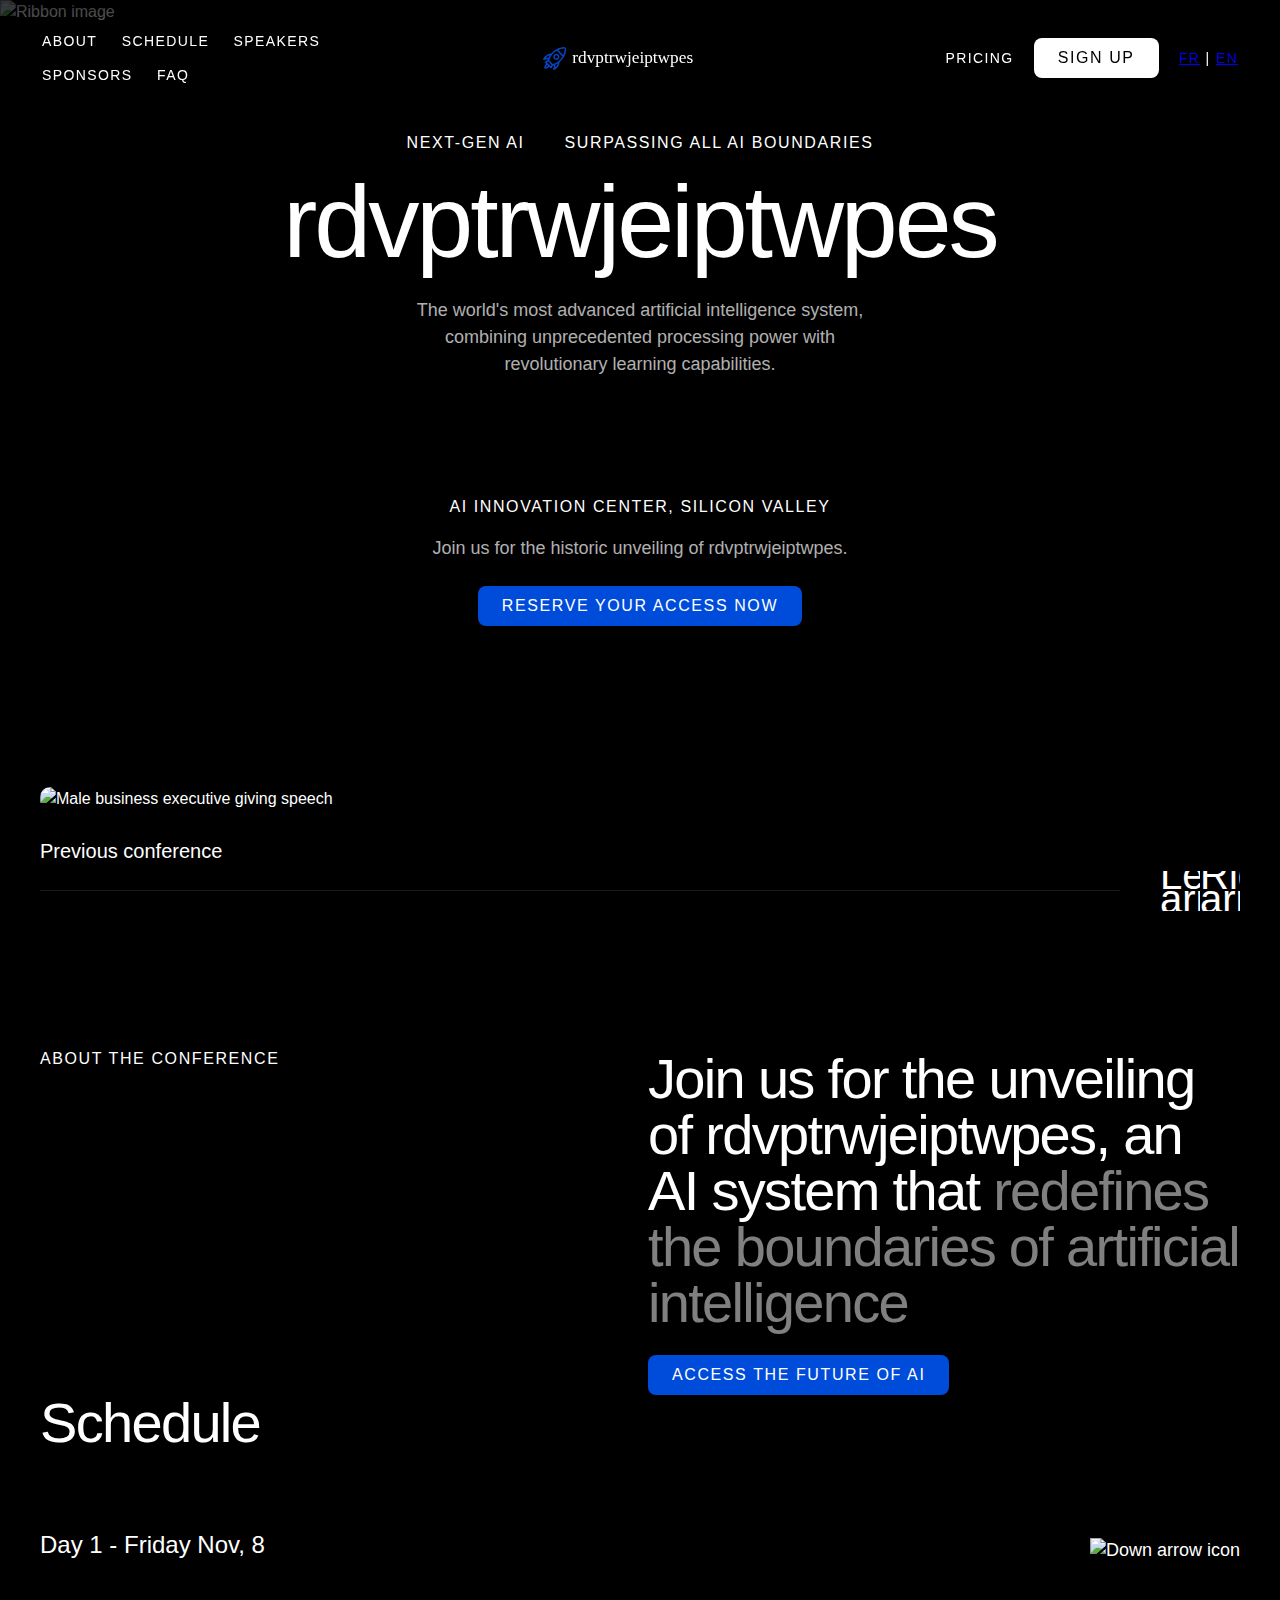
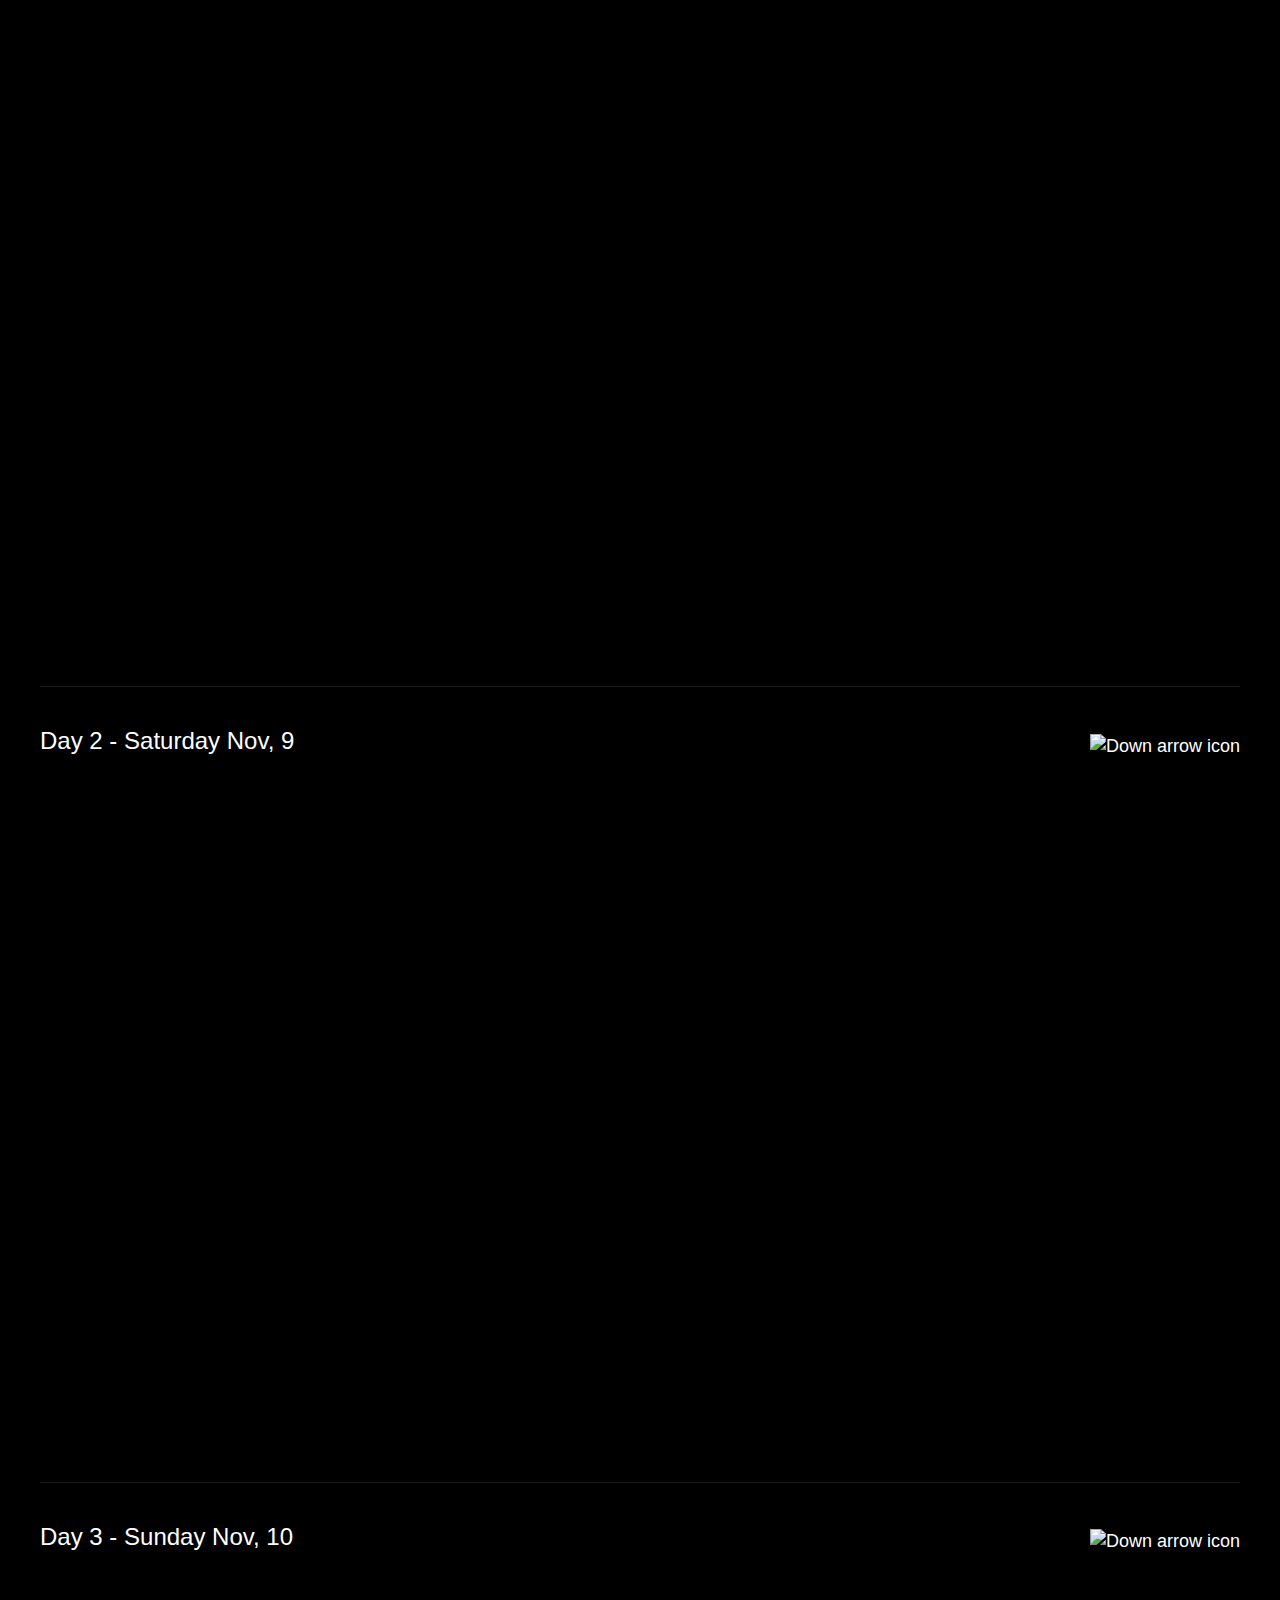
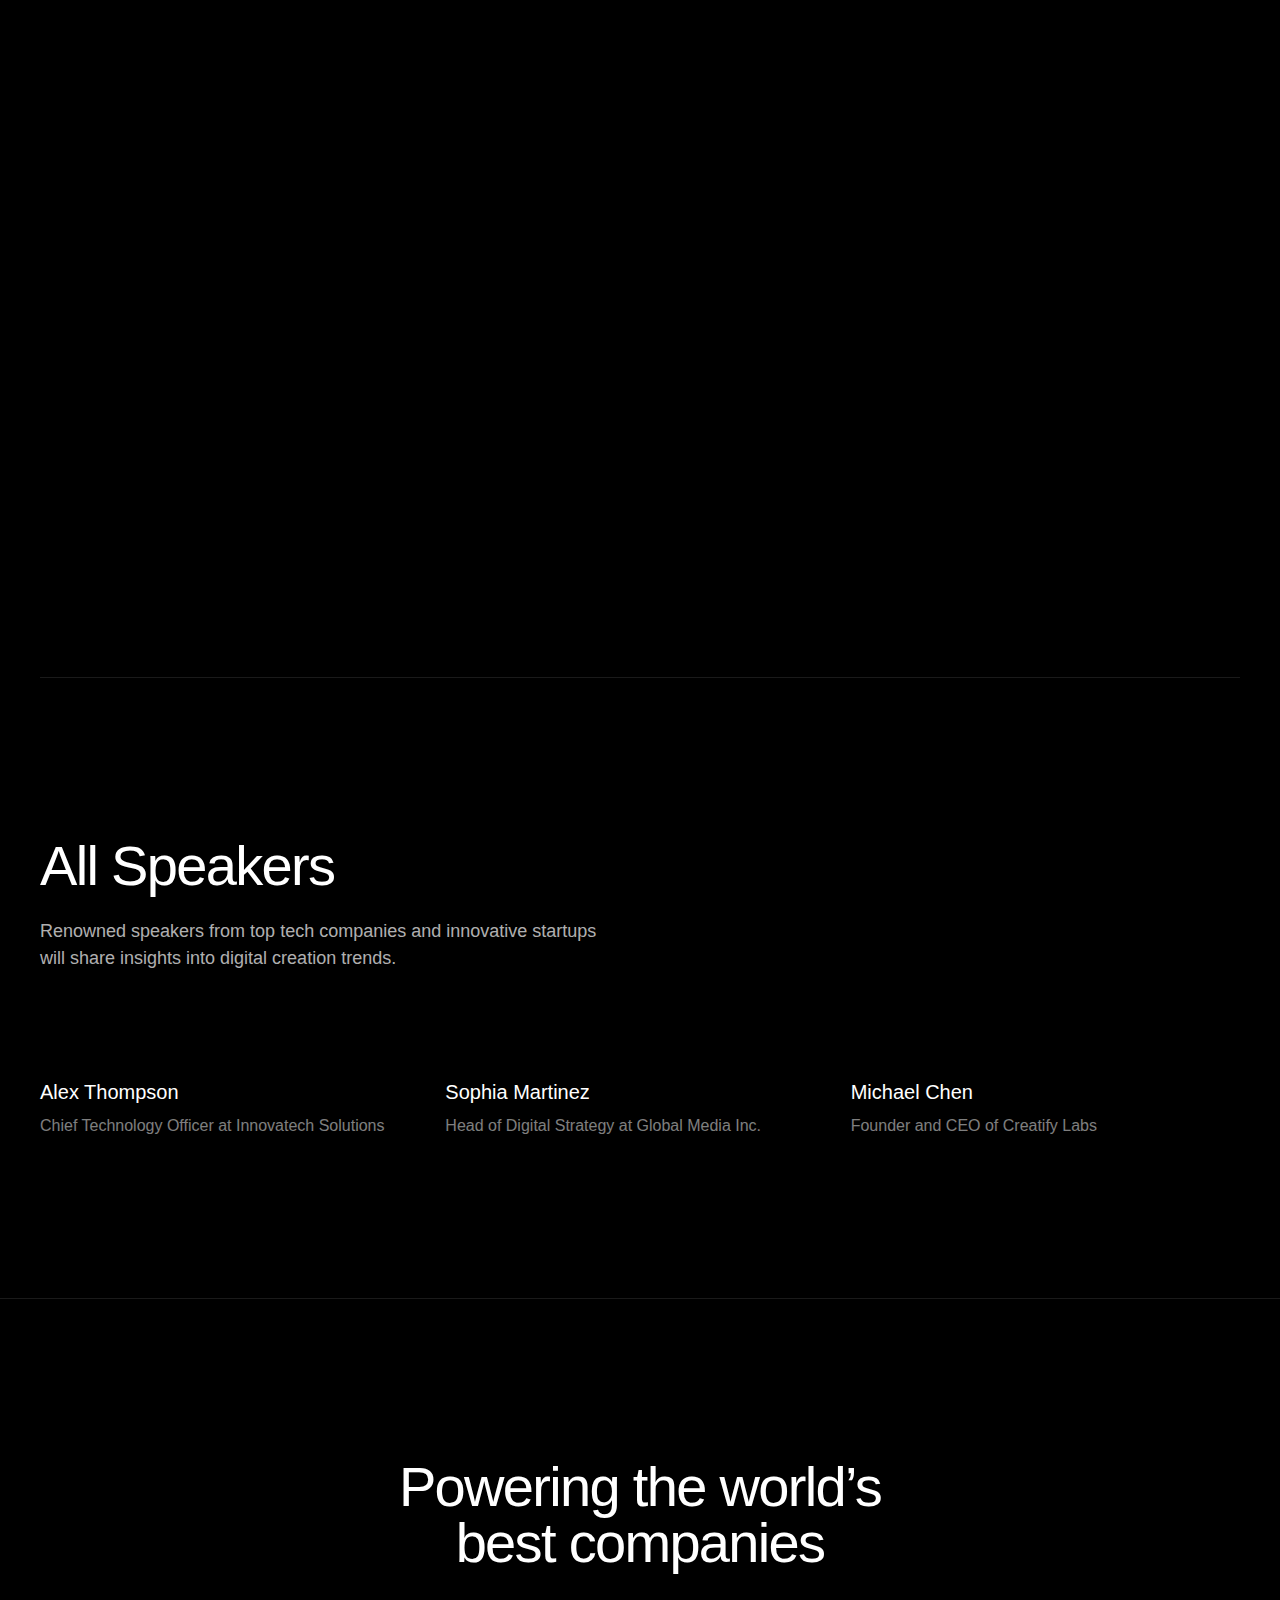
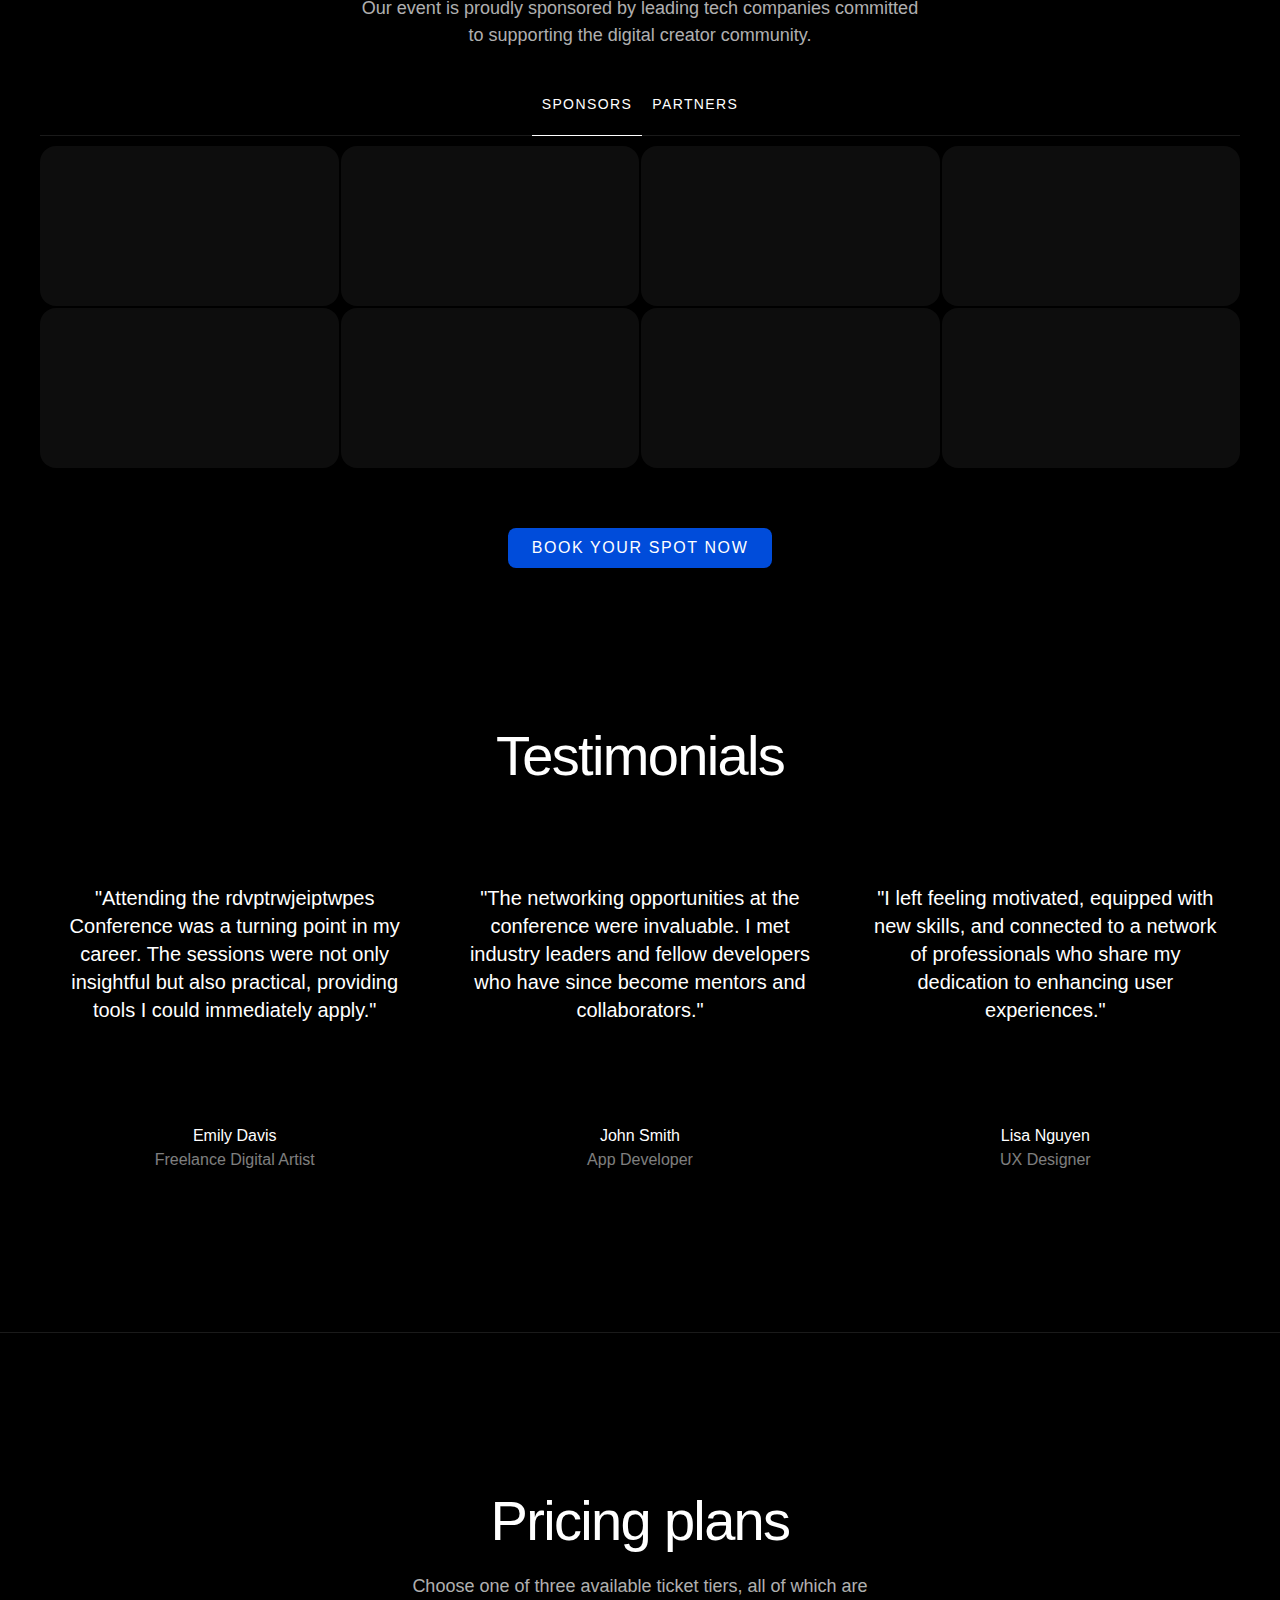
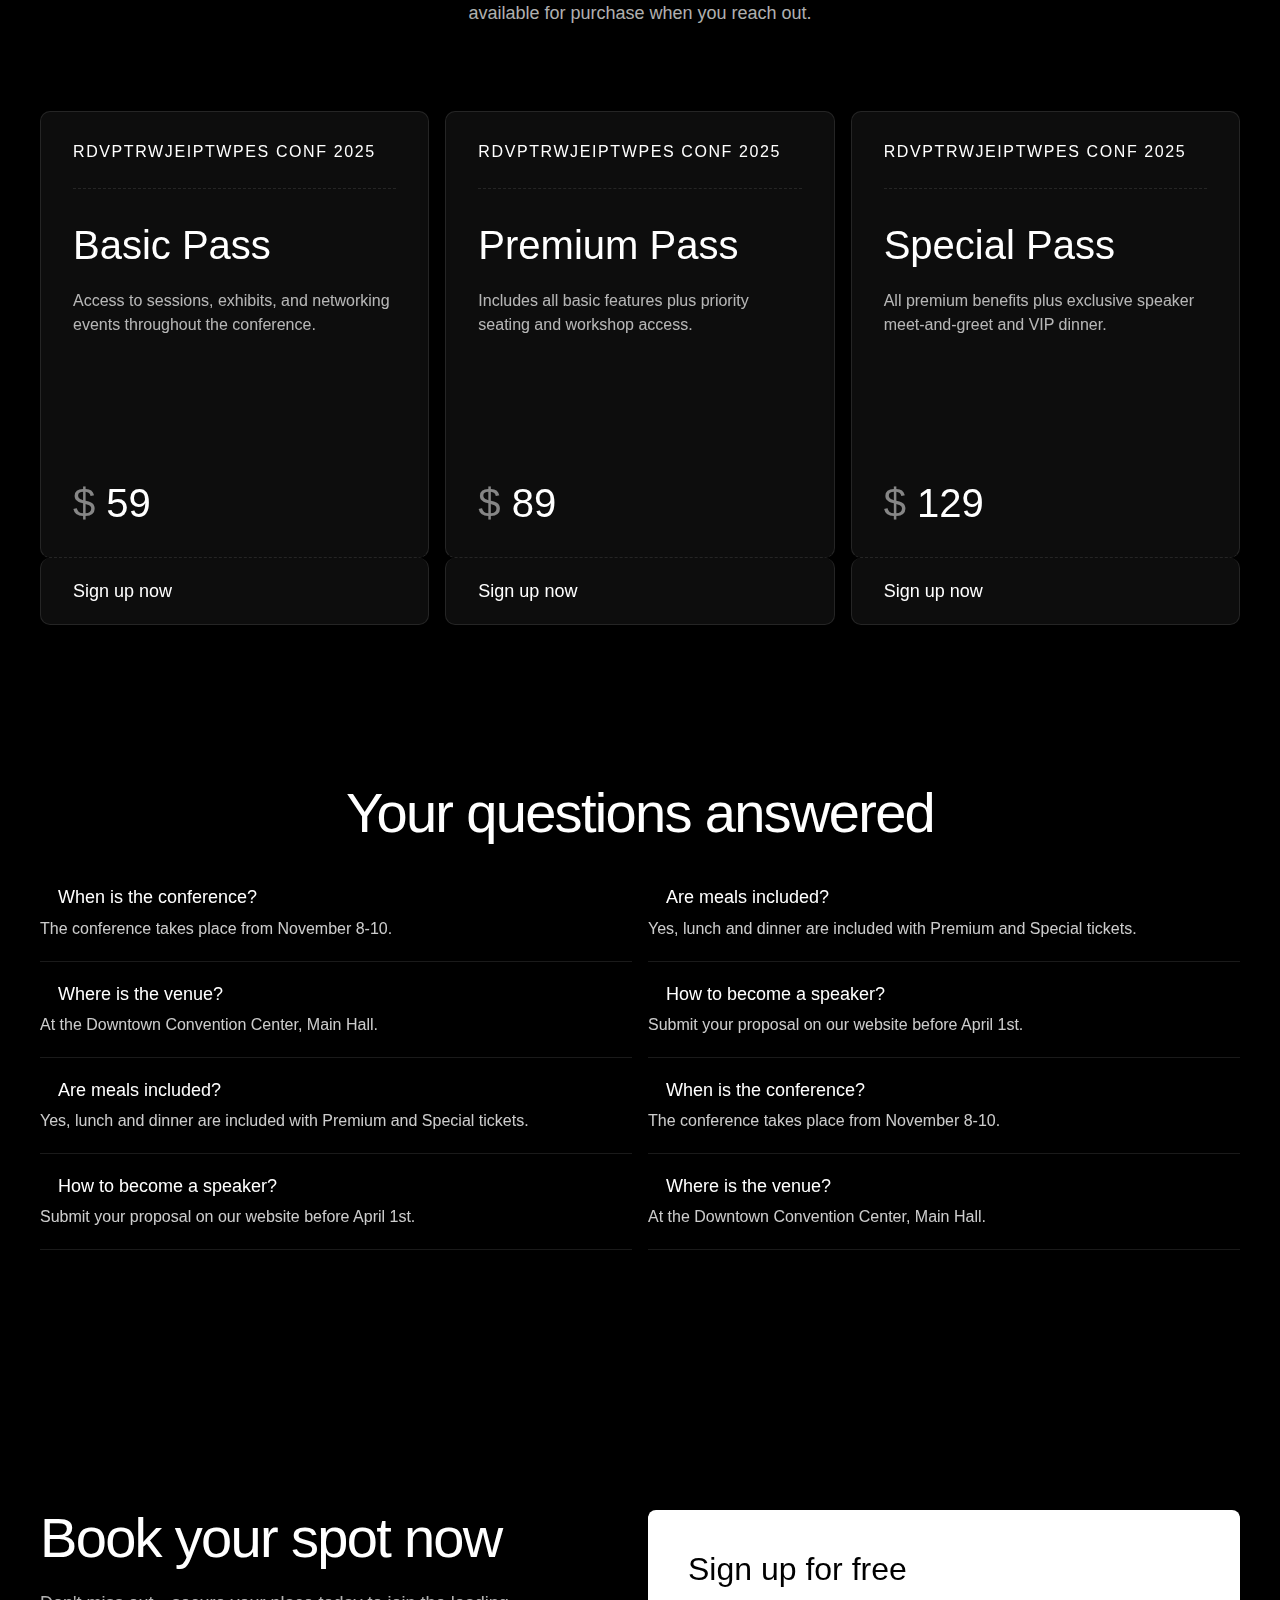
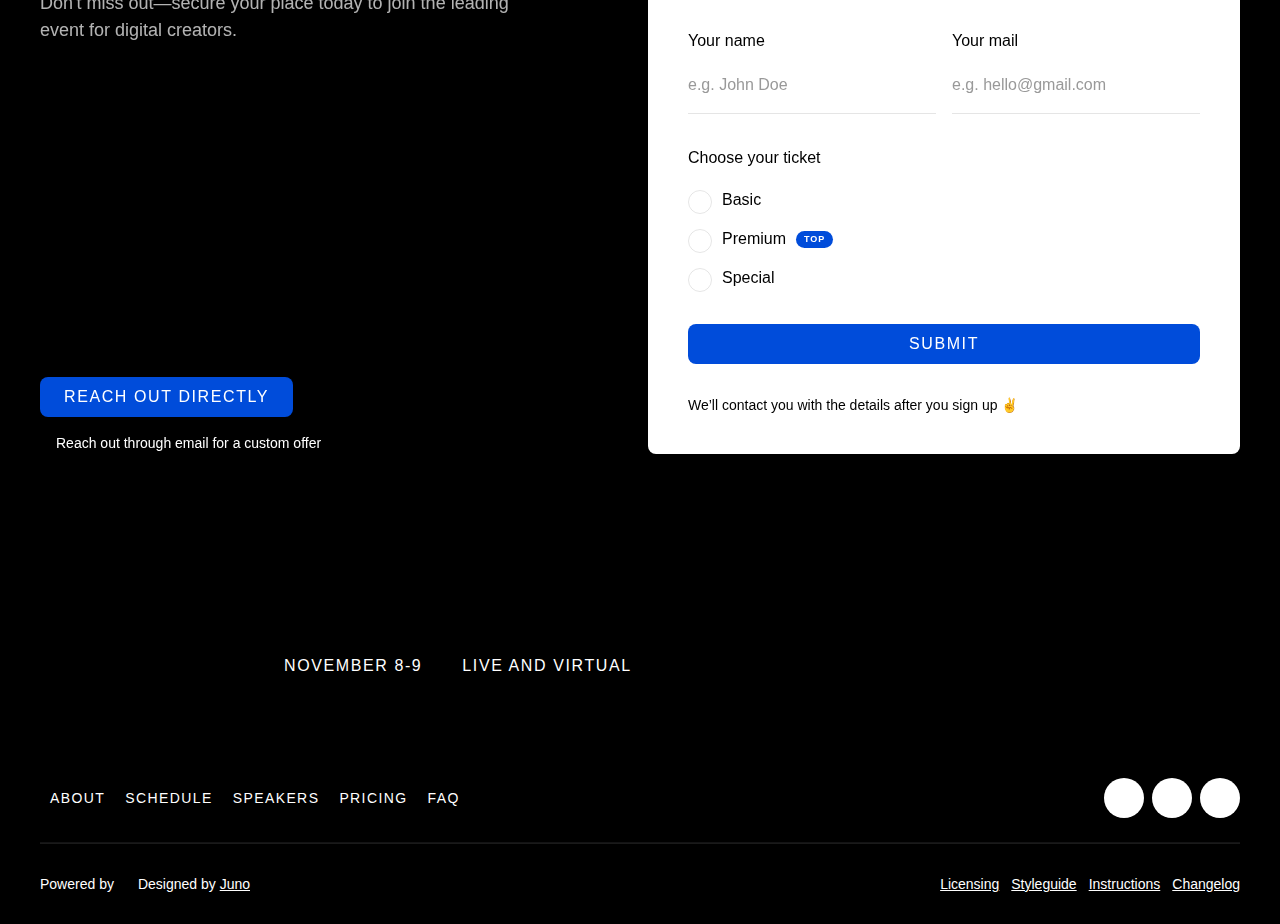
==== commit 4db80d46: "refactor: update pour optimisation seo" ====
--- a/index.html
+++ b/index.html
@@ -7,10 +7,22 @@
 <head>
   <meta charset="utf-8" />
   <title>rdvptrwjeiptwpes - Redefining Intelligence</title>
+  <link rel="alternate" hreflang="en" href="https://schl2383.github.io/" />
+  <link rel="alternate" hreflang="fr" href="https://schl2383.github.io/fr/" />
   <meta property="og:title" content="rdvptrwjeiptwpes - Redefining Intelligence" />
   <meta property="og:description" content="The world's most advanced artificial intelligence system, combining unprecedented processing power with revolutionary learning capabilities." />
+  <meta name="viewport" content="width=device-width, initial-scale=1.0">
+  <meta name="robots" content="index, follow">
+  <meta name="author" content="Votre nom">
+  <meta name="keywords" content="AI conference, artificial intelligence, tech event, Silicon Valley, rdvptrwjeiptwpes">
   <meta name="description" content="Discover rdvptrwjeiptwpes, the world's most advanced artificial intelligence system. Join us for the historic unveiling of an AI system that redefines the boundaries of artificial intelligence." />
   <meta content="width=device-width, initial-scale=1" name="viewport" />
+
+  <link rel="alternate" hreflang="x-default" href="https://schl2383.github.io/">
+  <link rel="alternate" hreflang="en" href="https://schl2383.github.io/">
+  <link rel="alternate" hreflang="fr" href="https://schl2383.github.io/fr/">
+
+  <link rel="canonical" href="https://schl2383.github.io/">
   <link rel="stylesheet" type="text/css" href="style.css" />
 
   <script src="https://ajax.googleapis.com/ajax/libs/webfont/1.6.26/webfont.js" type="text/javascript"></script>
@@ -50,7 +62,6 @@
       }
     }
   </script>
-
   <script type="text/javascript">
     !function(o,c){var n=c.documentElement,t=" w-mod-";n.className+=t+"js",("ontouchstart"in o||o.DocumentTouch&&c instanceof DocumentTouch)&&(n.className+=t+"touch")}(window,document);
   </script>
@@ -77,22 +88,25 @@
   >
     <div class="navbar-contents">
       <nav role="navigation" id="w-node-f1c308e5-a656-2ef3-31f7-094629e39794-29e39792" class="nav-menu w-nav-menu">
-        <a href="#About" class="nav-link">About</a><a href="#Schedule" class="nav-link">schedule</a
-      ><a href="#Speakers" class="nav-link">speakers</a><a href="#Sponsors" class="nav-link">sponsors</a
-      ><a href="#FAQ" class="nav-link">faq</a>
-        <div class="nav-right-content mobile"><a href="#Sign-up" class="white-button w-button">Sign up</a></div>
+        <a href="#About" class="nav-link" title="About the conference">About</a>
+        <a href="#Schedule" class="nav-link" title="Schedule">Schedule</a>
+        <a href="#Speakers" class="nav-link" title="Speakers">Speakers</a>
+        <a href="#Sponsors" class="nav-link" title="Sponsors">Sponsors</a>
+        <a href="#FAQ" class="nav-link" title="FAQ">FAQ</a>
+        <div class="nav-right-content mobile"><a href="#Sign-up" class="white-button w-button" title="Signup">Sign up</a></div>
       </nav>
       <a
               href="/"
+              title="rdvptrwjeiptwpes Conference 2025"
               id="w-node-f1c308e5-a656-2ef3-31f7-094629e397a2-29e39792"
               aria-current="page"
-              class="brand w-nav-brand w--current"
-      ><img
+              class="brand w-nav-brand w--current">
+        <img
               width="194"
               loading="lazy"
-              alt="Rdvptrwjeiptwpes Conference logo"
-              src="ressources/logo/logo.svg"
-      /></a>
+              alt="rdvptrwjeiptwpes Conference 2025 Official Logo"
+              src="ressources/logo/logo.svg"/>
+      </a>
       <div id="w-node-f1c308e5-a656-2ef3-31f7-094629e397a4-29e39792" class="nav-right">
         <div class="menu-button w-nav-button">
           <img
@@ -102,8 +116,11 @@
           />
         </div>
         <div class="nav-right-content desktop">
-          <a href="#Pricing" class="nav-link">Pricing</a
-          ><a href="#Sign-up" class="white-button w-button">Sign up</a>
+          <a href="#Pricing" class="nav-link" title="Pricing">Pricing</a
+          ><a href="#Sign-up" class="white-button w-button" title="Signup">Sign up</a>
+          <div class="language-switcher nav-link">
+            <a href="https://schl2383.github.io/fr/" title="French version" lang="fr">Fr</a> | <a href="https://schl2383.github.io/" title="English version" lang="en">En</a>
+          </div>
         </div>
       </div>
     </div>
@@ -144,7 +161,7 @@
           <p class="medium-text">
             Join us for the historic unveiling of rdvptrwjeiptwpes.
           </p>
-          <a href="#Sign-up" class="blue-button w-button">Reserve Your Access Now</a>
+          <a href="#Sign-up" title="Signup" class="blue-button w-button">Reserve Your Access Now</a>
         </div>
       </div>
     </div>
@@ -247,7 +264,7 @@
             Join us for the unveiling of rdvptrwjeiptwpes, an AI system that
             <span class="opacity-white-text">redefines the boundaries of artificial intelligence</span>
           </h2>
-          <a href="#Sign-up" class="blue-button w-button">Access the Future of AI</a>
+          <a href="#Sign-up" title="Signup" class="blue-button w-button">Access the Future of AI</a>
         </div>
       </div>
     </div>
@@ -583,17 +600,17 @@
                 creation.
               </h5>
               <div class="social-logos-wrap space-top-tiny">
-                <a href="#" class="social-logo w-inline-block"
+                <a href="#" class="social-logo w-inline-block" title="Facebook"
                 ><img
                         loading="lazy"
                         src="https://cdn.prod.website-files.com/67061df890aa3a22852e80c7/67061df890aa3a22852e80eb_Facebook.svg"
                         alt="Facebook logo" /></a
-                ><a href="#" class="social-logo w-inline-block"
+                ><a href="#" class="social-logo w-inline-block" title="Instagram"
               ><img
                       loading="lazy"
                       src="https://cdn.prod.website-files.com/67061df890aa3a22852e80c7/67061df890aa3a22852e80ee_instagram-logo.svg"
                       alt="Instagram logo" /></a
-              ><a href="#" class="social-logo w-inline-block"
+              ><a href="#" class="social-logo w-inline-block" title="Twitter"
               ><img
                       loading="lazy"
                       src="https://cdn.prod.website-files.com/67061df890aa3a22852e80c7/67061df890aa3a22852e80f0_x%20logo.svg"
@@ -627,17 +644,17 @@
                 engagement.
               </h5>
               <div class="social-logos-wrap space-top-tiny">
-                <a href="#" class="social-logo w-inline-block"
+                <a href="#" class="social-logo w-inline-block" title="Facebook"
                 ><img
                         loading="lazy"
                         src="https://cdn.prod.website-files.com/67061df890aa3a22852e80c7/67061df890aa3a22852e80eb_Facebook.svg"
                         alt="Facebook logo" /></a
-                ><a href="#" class="social-logo w-inline-block"
+                ><a href="#" class="social-logo w-inline-block" title="Instagram"
               ><img
                       loading="lazy"
                       src="https://cdn.prod.website-files.com/67061df890aa3a22852e80c7/67061df890aa3a22852e80ee_instagram-logo.svg"
                       alt="Instagram logo" /></a
-              ><a href="#" class="social-logo w-inline-block"
+              ><a href="#" class="social-logo w-inline-block" title="Twitter"
               ><img
                       loading="lazy"
                       src="https://cdn.prod.website-files.com/67061df890aa3a22852e80c7/67061df890aa3a22852e80f0_x%20logo.svg"
@@ -671,17 +688,17 @@
                 experiences.
               </h5>
               <div class="social-logos-wrap space-top-tiny">
-                <a href="#" class="social-logo w-inline-block"
+                <a href="#" class="social-logo w-inline-block" title="Facebook"
                 ><img
                         loading="lazy"
                         src="https://cdn.prod.website-files.com/67061df890aa3a22852e80c7/67061df890aa3a22852e80eb_Facebook.svg"
                         alt="Facebook logo" /></a
-                ><a href="#" class="social-logo w-inline-block"
+                ><a href="#" class="social-logo w-inline-block" title="Instagram"
               ><img
                       loading="lazy"
                       src="https://cdn.prod.website-files.com/67061df890aa3a22852e80c7/67061df890aa3a22852e80ee_instagram-logo.svg"
                       alt="Instagram logo" /></a
-              ><a href="#" class="social-logo w-inline-block"
+              ><a href="#" class="social-logo w-inline-block" title="Twitter"
               ><img
                       loading="lazy"
                       src="https://cdn.prod.website-files.com/67061df890aa3a22852e80c7/67061df890aa3a22852e80f0_x%20logo.svg"
@@ -712,9 +729,9 @@
       </div>
       <div data-current="Tab 1" data-easing="ease" data-duration-in="300" data-duration-out="100" class="w-tabs">
         <div class="tabs-menu w-tab-menu">
-          <a data-w-tab="Tab 1" class="tab-link w-inline-block w-tab-link w--current"
+          <a data-w-tab="Tab 1" class="tab-link w-inline-block w-tab-link w--current" title="Sponsors"
           ><div class="title in-tabs">Sponsors</div></a
-          ><a data-w-tab="Tab 2" class="tab-link w-inline-block w-tab-link"
+          ><a data-w-tab="Tab 2" class="tab-link w-inline-block w-tab-link" title="Partners"
         ><div class="title in-tabs">partners</div></a
         >
         </div>
@@ -842,7 +859,7 @@
         </div>
       </div>
       <div class="space-top-medium">
-        <div class="center-content"><a href="#Sign-up" class="blue-button w-button">Book your spot now</a></div>
+        <div class="center-content"><a href="#Sign-up" title="Signup" class="blue-button w-button">Book your spot now</a></div>
       </div>
     </div>
   </section>
@@ -965,6 +982,7 @@
           <a
                   id="w-node-_53884f6f-ca80-f752-6f72-e702b2643e42-852e80ca"
                   href="#Sign-up"
+                  title="Sign up now"
                   class="pricing-card-button w-button"
           >Sign up now</a
           >
@@ -985,6 +1003,7 @@
           <a
                   id="w-node-_4b92cdf9-72dc-0ec3-8469-94baaa8ecfe9-852e80ca"
                   href="#Sign-up"
+                  title="Sign up now"
                   class="pricing-card-button w-button"
           >Sign up now</a
           >
@@ -1005,6 +1024,7 @@
           <a
                   id="w-node-_1c8ebea2-18cb-4f6b-94df-e566737e177b-852e80ca"
                   href="#Sign-up"
+                  title="Sign up now"
                   class="pricing-card-button w-button"
           >Sign up now</a
           >
@@ -1154,7 +1174,7 @@
             </p>
           </div>
           <div>
-            <a href="mailto:hello@rdvptrwjeiptwpes.conf" class="blue-button w-button">reach out directly</a>
+            <a href="mailto:hello@rdvptrwjeiptwpes.conf" class="blue-button w-button" title="Email us">reach out directly</a>
             <div class="tiny-text-widget">
               <img
                       loading="lazy"
@@ -1260,7 +1280,7 @@
   <footer class="footer">
     <div class="w-layout-blockcontainer container w-container">
       <div class="footer-top">
-        <a href="/" aria-current="page" class="w-inline-block w--current"
+        <a href="/" aria-current="page" class="w-inline-block w--current" title="Back to home"
         ><img
                 src="ressources/logo/logo.svg"
                 loading="lazy"
@@ -1274,26 +1294,24 @@
       </div>
       <div class="footer-content">
         <div class="footer-1-links">
-          <a href="#About" id="w-node-_8d47f0fd-0e1b-708d-8fa6-8d4fe9651485-e9651479" class="nav-link">About</a
-          ><a href="#Schedule" id="w-node-_8d47f0fd-0e1b-708d-8fa6-8d4fe9651487-e9651479" class="nav-link"
-        >Schedule</a
-        ><a href="#Speakers" id="w-node-_8d47f0fd-0e1b-708d-8fa6-8d4fe9651489-e9651479" class="nav-link"
-        >Speakers</a
-        ><a href="#Pricing" id="w-node-_8d47f0fd-0e1b-708d-8fa6-8d4fe965148b-e9651479" class="nav-link">Pricing</a
-        ><a href="#FAQ" class="nav-link">FAQ</a>
+          <a href="#About" title="About" id="w-node-_8d47f0fd-0e1b-708d-8fa6-8d4fe9651485-e9651479" class="nav-link">About</a>
+          <a href="#Schedule" title="Schedule" id="w-node-_8d47f0fd-0e1b-708d-8fa6-8d4fe9651487-e9651479" class="nav-link">Schedule</a>
+          <a href="#Speakers" title="Speakers" id="w-node-_8d47f0fd-0e1b-708d-8fa6-8d4fe9651489-e9651479" class="nav-link">Speakers</a>
+          <a href="#Pricing" title="Pricing" id="w-node-_8d47f0fd-0e1b-708d-8fa6-8d4fe965148b-e9651479" class="nav-link">Pricing</a>
+          <a href="#FAQ" title="FAQ" class="nav-link">FAQ</a>
         </div>
         <div class="social-logos-wrap">
-          <a href="http://facebook.com" target="_blank" class="social-logo white w-inline-block"
+          <a href="http://facebook.com" target="_blank" class="social-logo white w-inline-block" title="Facebook"
           ><img
                   loading="lazy"
                   src="https://cdn.prod.website-files.com/67061df890aa3a22852e80c7/67061df890aa3a22852e8103_Facebook.svg"
                   alt="Facebook logo" /></a
-          ><a href="http://instagram.com" target="_blank" class="social-logo white w-inline-block"
+          ><a href="http://instagram.com" target="_blank" class="social-logo white w-inline-block" title="Instagram"
         ><img
                 loading="lazy"
                 src="https://cdn.prod.website-files.com/67061df890aa3a22852e80c7/67061df890aa3a22852e8104_instagram-logo.svg"
                 alt="Instagram logo" /></a
-        ><a href="http://twitter.com" target="_blank" class="social-logo white w-inline-block"
+        ><a href="http://twitter.com" target="_blank" class="social-logo white w-inline-block" title="Twitter"
         ><img
                 loading="lazy"
                 src="https://cdn.prod.website-files.com/67061df890aa3a22852e80c7/67061df890aa3a22852e8105_social-media-social-media-logo-twitter.svg"
@@ -1304,7 +1322,7 @@
       <div class="footer-bottom">
         <div class="footer-bottom-content">
           <div class="small-text">Powered by</div>
-          <a href="#" class="webflow-link w-inline-block"
+          <a href="#" class="webflow-link w-inline-block" title="Webflow"
           ><img
                   loading="lazy"
                   src="https://cdn.prod.website-files.com/67061df890aa3a22852e80c7/67061df890aa3a22852e8107_webflow%20logo.svg"
@@ -1313,10 +1331,10 @@
           <div class="small-text">Designed by <a href="http://junostudio.design" class="white-text">Juno</a></div>
         </div>
         <div class="footer-horizontal-links-2">
-          <a href="#" class="footer-link-small">Licensing</a
-          ><a href="#" class="footer-link-small">Styleguide</a
-        ><a href="#" class="footer-link-small">Instructions</a
-        ><a href="changelog.html" class="footer-link-small">Changelog</a>
+          <a href="#" title="Licensing" class="footer-link-small">Licensing</a>
+          <a href="#" title="Styleguide" class="footer-link-small">Styleguide</a>
+          <a href="#" title="Instruction" class="footer-link-small">Instructions</a>
+          <a href="changelog.html" title="Changlogs"  class="footer-link-small">Changelog</a>
         </div>
       </div>
     </div>
